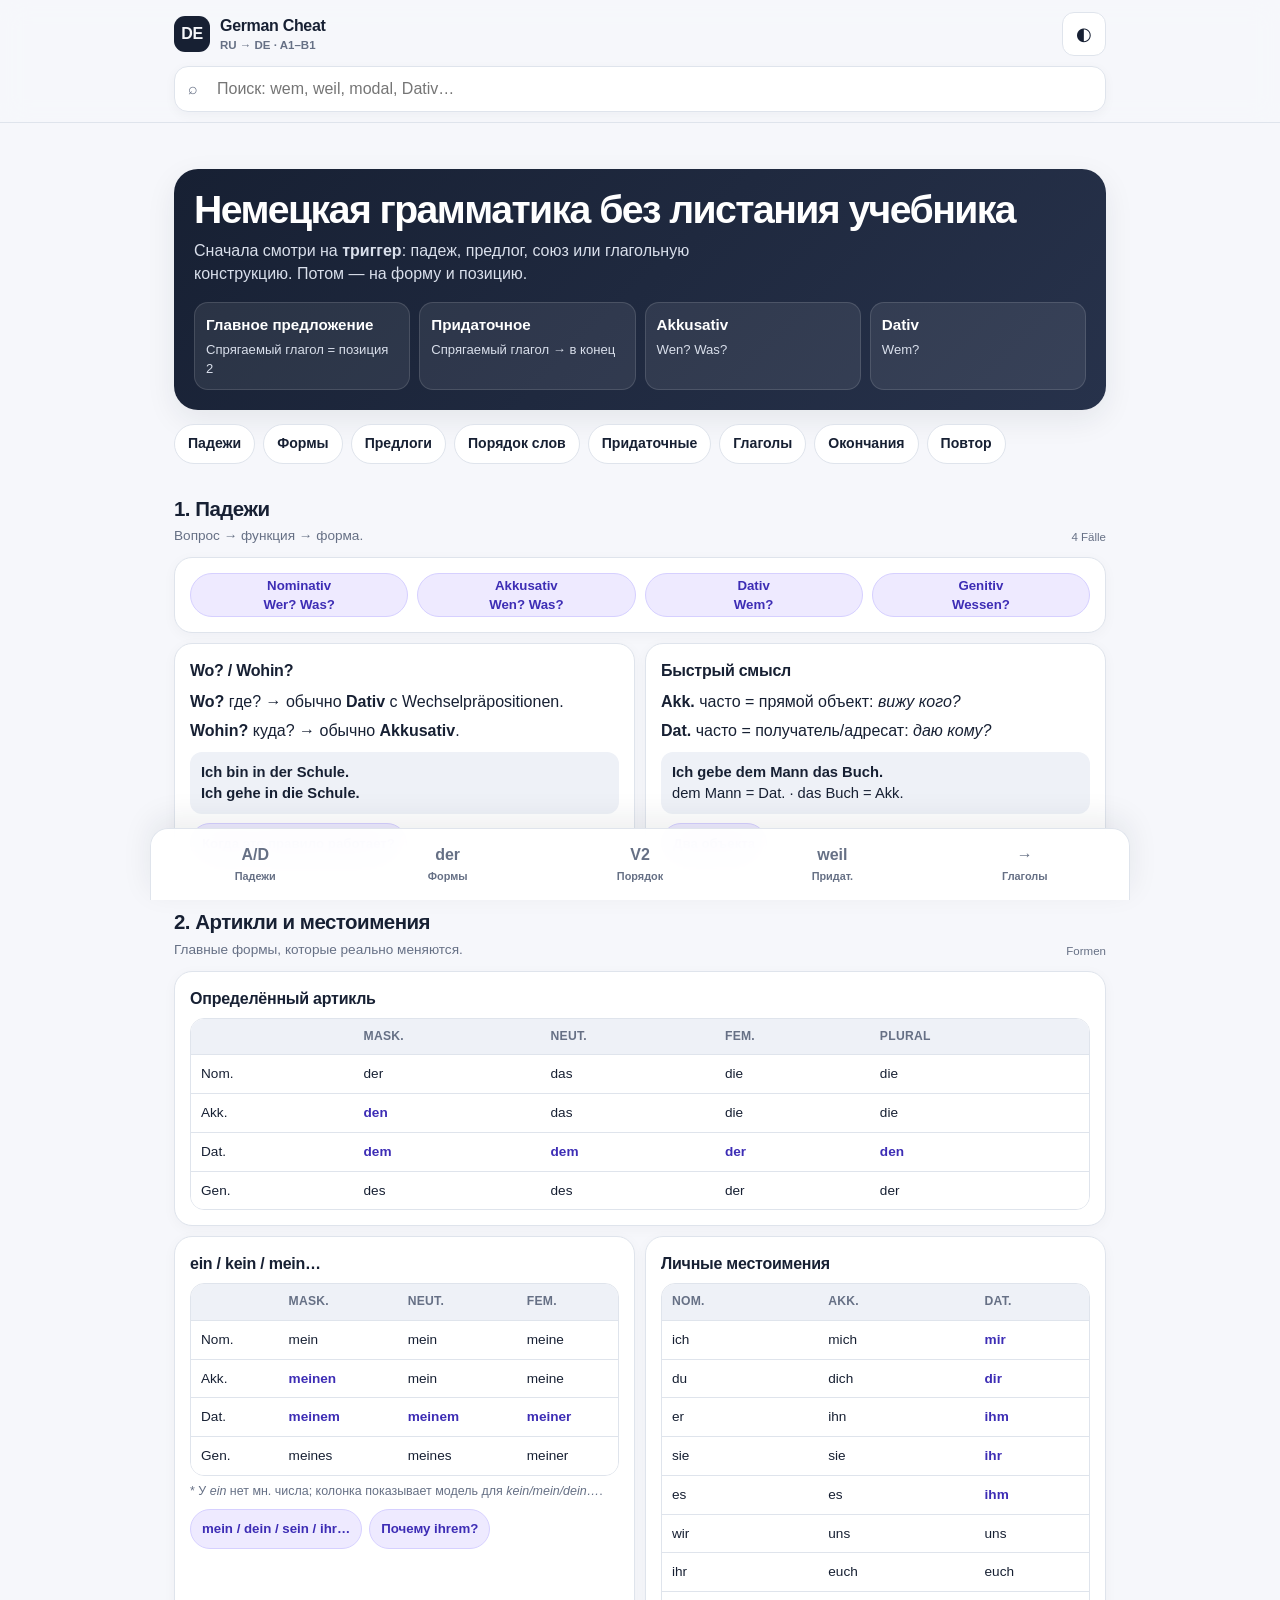
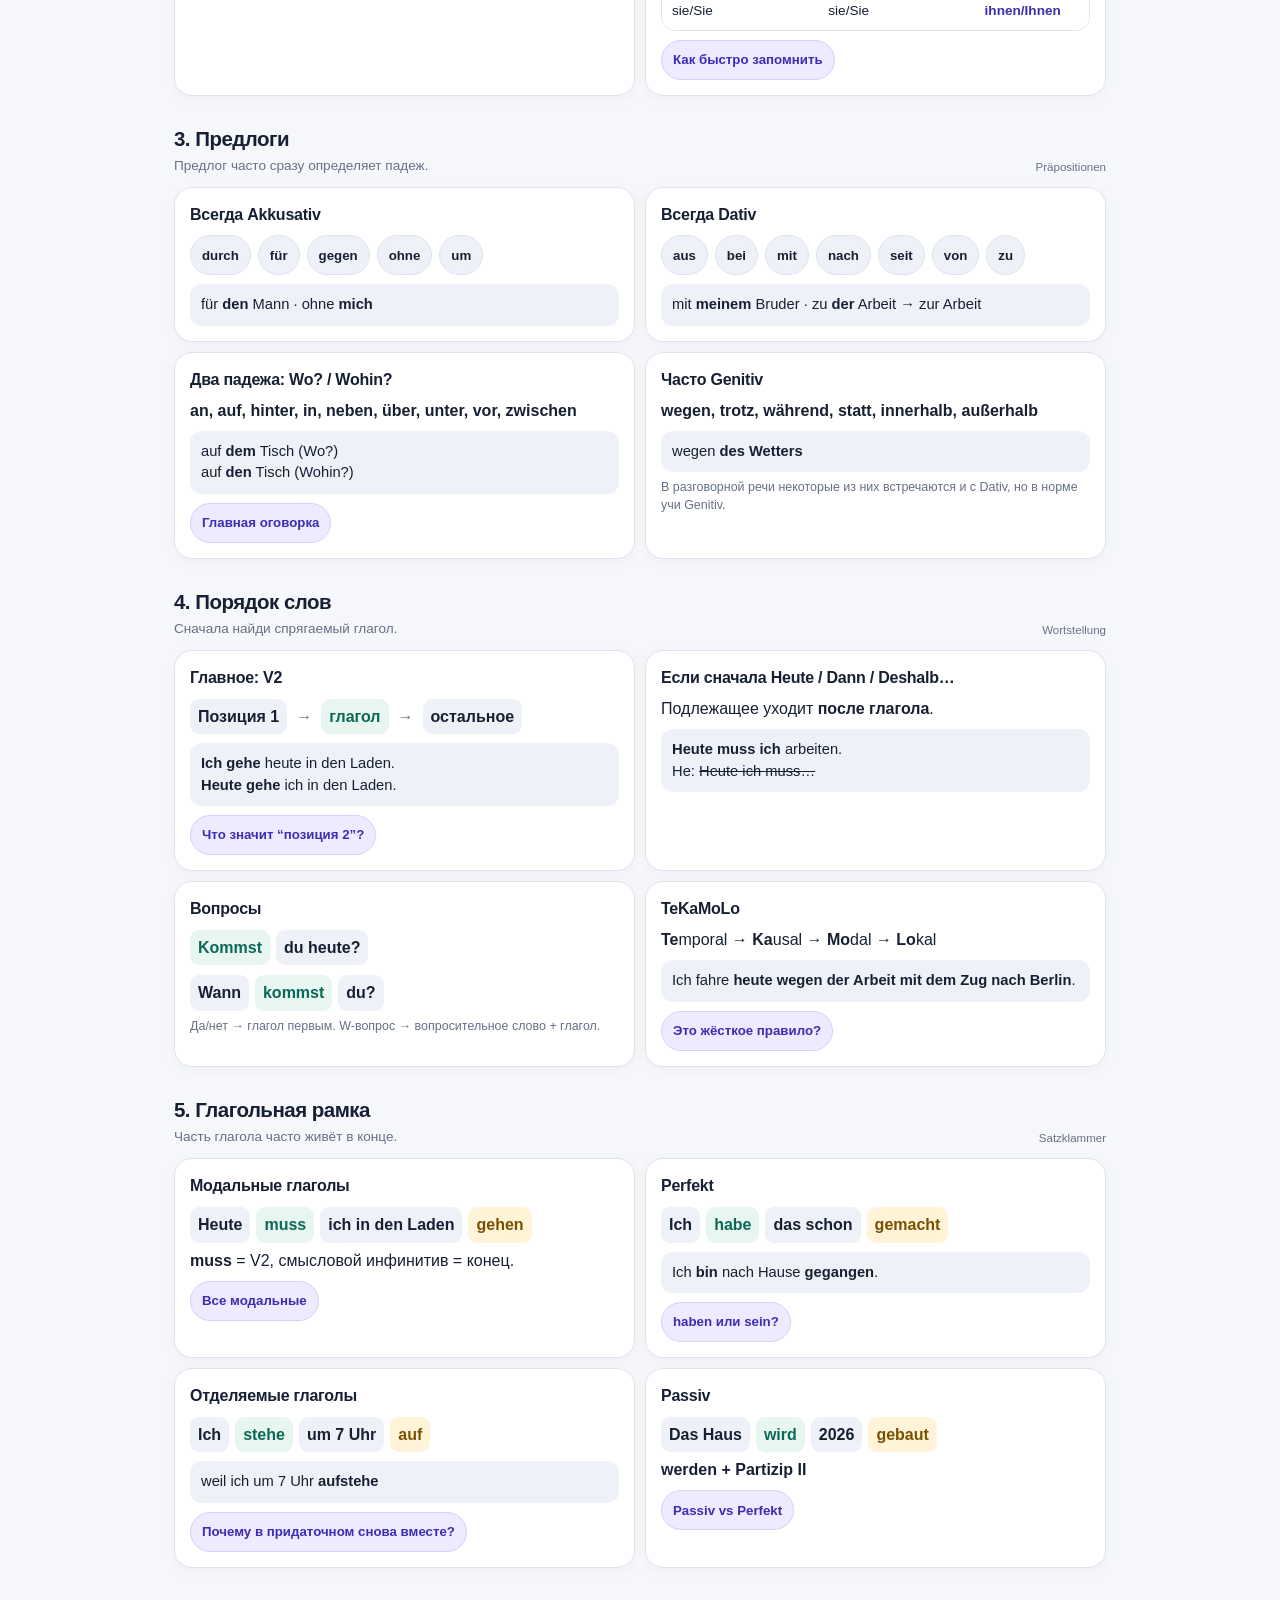
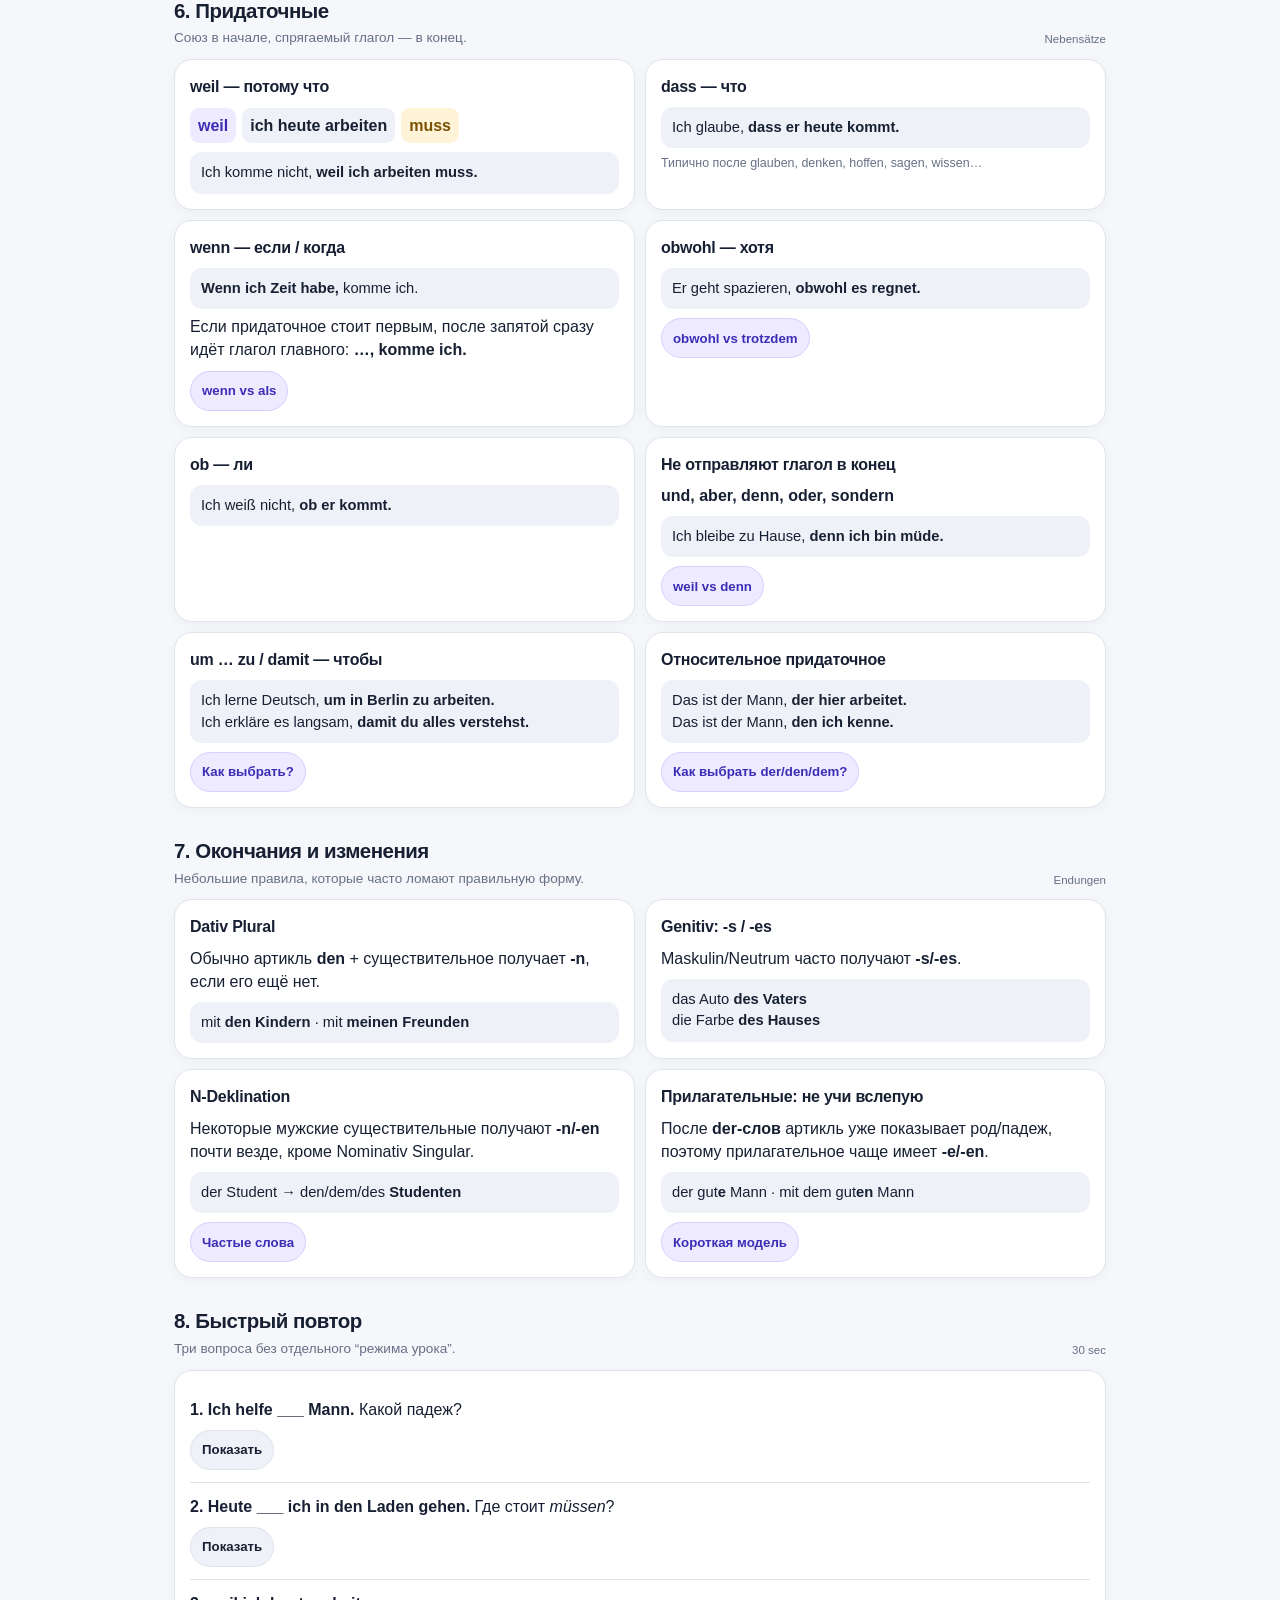
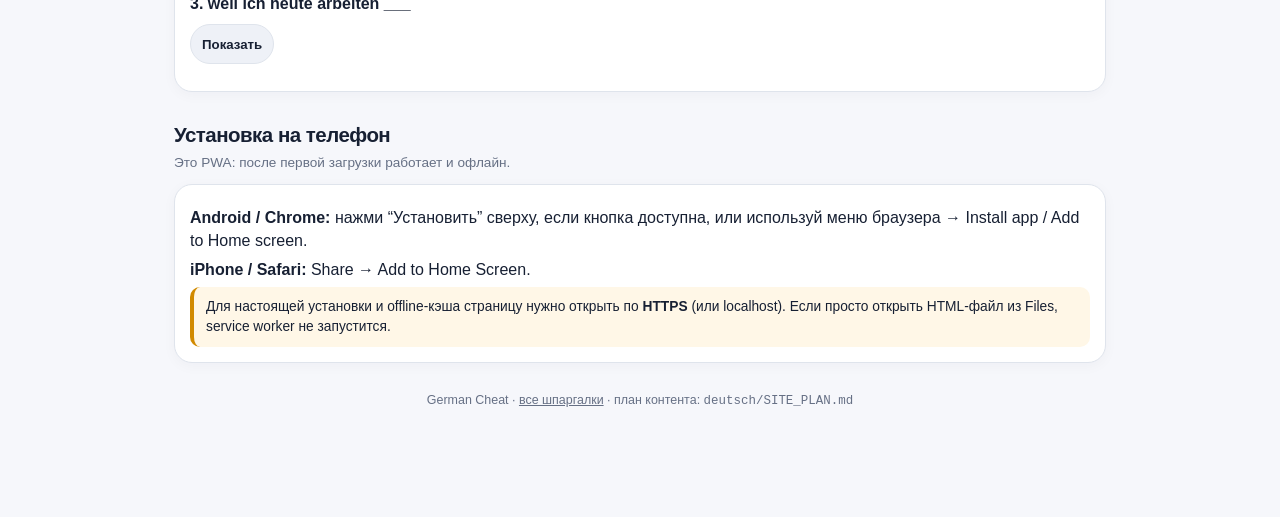
==== deutsch/index.html @ 8ab2b106 "feat(site): multi-language hub with per-language pages and theme toggle - Restructure into per-langu" ====
<!doctype html>
<html lang="ru">
<head>
  <meta charset="utf-8" />
  <meta name="viewport" content="width=device-width, initial-scale=1, viewport-fit=cover" />
  <meta name="theme-color" content="#f6f7fb" media="(prefers-color-scheme: light)" />
  <meta name="theme-color" content="#10131b" media="(prefers-color-scheme: dark)" />
  <meta name="color-scheme" content="light dark" />
  <meta name="apple-mobile-web-app-capable" content="yes" />
  <meta name="apple-mobile-web-app-status-bar-style" content="default" />
  <meta name="apple-mobile-web-app-title" content="DE Cheat" />
  <meta name="description" content="Мобильная шпаргалка по немецкой грамматике: падежи, артикли, порядок слов, придаточные, глагольные конструкции." />
  <link rel="manifest" href="./manifest.webmanifest" />
  <link rel="icon" href="./icons/favicon.svg" type="image/svg+xml" />
  <link rel="icon" href="./icons/icon-32.png" sizes="32x32" type="image/png" />
  <link rel="apple-touch-icon" href="./icons/icon-180.png" />
  <meta property="og:title" content="German Grammar Cheatsheet" />
  <meta property="og:description" content="Немецкая грамматика без листания учебника: падежи, артикли, порядок слов, придаточные. A1–B1, офлайн." />
  <meta property="og:type" content="website" />
  <meta property="og:url" content="https://andkirby.github.io/learn-language-cheat-sheet/deutsch/" />
  <meta property="og:image" content="https://andkirby.github.io/learn-language-cheat-sheet/deutsch/icons/icon-512.png" />
  <meta name="twitter:card" content="summary" />
  <title>German Grammar Cheatsheet</title>
  <style>
    :root {
      color-scheme: light;
      /* Semantic tokens — the only place raw colors are allowed.
         Keep .design/DESIGN_SYSTEM.md in sync when changing these. */
      --bg: #f6f7fb;
      --surface: #ffffff;
      --surface-2: #eef1f7;
      --text: #172033;
      --muted: #667085;
      --line: #dfe4ec;
      --accent: #6b4eff;
      --accent-soft: #eeeaff;
      --on-accent-soft: #3d2db5;
      --tap-line: #d6d0ff;
      --ok: #0c6857;
      --ok-soft: #e7f6f1;
      --warn: #7a5000;
      --warn-soft: #fff3d8;
      --warn-line: #d18a00;
      --notice-warn-bg: #fff7e7;
      --hero-1: #172033;
      --hero-2: #27324b;
      --hero-text: #d9dfeb;
      --hero-line: rgba(255, 255, 255, .13);
      --hero-card: rgba(255, 255, 255, .08);
      --grab: #d4d8e0;
      --backdrop: rgba(15, 19, 30, .5);
      --shadow: 0 10px 30px rgba(23, 32, 51, .08);
      --radius: 18px;
      --nav-h: 72px;
    }

    @media (prefers-color-scheme: dark) {
      :root:not([data-theme="light"]) {
        color-scheme: dark;
        --bg: #10131b;
        --surface: #191e2b;
        --surface-2: #232a3a;
        --text: #e9ecf4;
        --muted: #9ba4b8;
        --line: #2c3448;
        --accent: #a08dff;
        --accent-soft: #282147;
        --on-accent-soft: #c9bcff;
        --tap-line: #41386e;
        --ok: #8adccb;
        --ok-soft: #17352c;
        --warn: #eec36a;
        --warn-soft: #3a2f11;
        --warn-line: #a97e1f;
        --notice-warn-bg: #2e2510;
        --hero-1: #191f30;
        --hero-2: #232b41;
        --hero-text: #c9d1e2;
        --hero-line: rgba(255, 255, 255, .09);
        --hero-card: rgba(255, 255, 255, .05);
        --grab: #4a5468;
        --shadow: 0 10px 30px rgba(0, 0, 0, .35);
      }
    }

    /* Manual dark choice (theme toggle) overrides the OS preference. */
    :root[data-theme="dark"] {
      color-scheme: dark;
      --bg: #10131b;
      --surface: #191e2b;
      --surface-2: #232a3a;
      --text: #e9ecf4;
      --muted: #9ba4b8;
      --line: #2c3448;
      --accent: #a08dff;
      --accent-soft: #282147;
      --on-accent-soft: #c9bcff;
      --tap-line: #41386e;
      --ok: #8adccb;
      --ok-soft: #17352c;
      --warn: #eec36a;
      --warn-soft: #3a2f11;
      --warn-line: #a97e1f;
      --notice-warn-bg: #2e2510;
      --hero-1: #191f30;
      --hero-2: #232b41;
      --hero-text: #c9d1e2;
      --hero-line: rgba(255, 255, 255, .09);
      --hero-card: rgba(255, 255, 255, .05);
      --grab: #4a5468;
      --shadow: 0 10px 30px rgba(0, 0, 0, .35);
    }

    * { box-sizing: border-box; }
    html { scroll-behavior: smooth; scroll-padding-top: 116px; }
    body {
      margin: 0;
      background: var(--bg);
      color: var(--text);
      font-family: ui-sans-serif, -apple-system, BlinkMacSystemFont, "Segoe UI", Roboto, Helvetica, Arial, sans-serif;
      line-height: 1.45;
      -webkit-font-smoothing: antialiased;
      padding-bottom: calc(var(--nav-h) + env(safe-area-inset-bottom) + 18px);
    }
    button, input { font: inherit; }
    button { color: inherit; }
    a { color: inherit; }
    :focus-visible { outline: 3px solid var(--accent); outline-offset: 2px; }

    .topbar {
      position: sticky;
      top: 0;
      z-index: 20;
      -webkit-backdrop-filter: blur(14px);
      backdrop-filter: blur(14px);
      background: color-mix(in srgb, var(--bg) 88%, transparent);
      border-bottom: 1px solid var(--line);
    }
    .topbar-inner, main { width: min(100%, 980px); margin: 0 auto; }
    .topbar-inner { padding: 12px 16px 10px; }
    .brand-row { display: flex; align-items: center; gap: 10px; }
    .brand {
      display: flex; align-items: center; gap: 10px; min-width: 0; flex: 1;
      font-weight: 800; letter-spacing: -.02em;
    }
    .brand-mark {
      width: 36px; height: 36px; border-radius: 11px;
      display: grid; place-items: center; background: var(--text); color: var(--bg); font-weight: 900;
    }
    .brand small { display: block; color: var(--muted); font-weight: 600; font-size: .72rem; letter-spacing: 0; }
    .install-btn {
      min-height: 44px; padding: 0 14px; border: 1px solid var(--line); border-radius: 12px;
      background: var(--surface); font-weight: 750; cursor: pointer; box-shadow: 0 2px 8px rgba(23,32,51,.04);
    }
    .install-btn[hidden] { display: none; }
    .theme-btn {
      width: 44px; height: 44px; border: 1px solid var(--line); border-radius: 12px;
      background: var(--surface); cursor: pointer; font-size: 1.15rem; line-height: 1;
      display: grid; place-items: center; flex: 0 0 auto;
    }
    .search-wrap { position: relative; margin-top: 10px; }
    .search {
      width: 100%; min-height: 46px; border: 1px solid var(--line); border-radius: 14px;
      background: var(--surface); color: var(--text); padding: 0 44px 0 42px; box-shadow: 0 3px 12px rgba(23,32,51,.04);
    }
    .search::-webkit-search-cancel-button, .search::-webkit-search-decoration { -webkit-appearance: none; appearance: none; }
    .search-icon { position: absolute; left: 14px; top: 50%; transform: translateY(-50%); color: var(--muted); pointer-events: none; }
    .clear-search {
      position: absolute; right: 6px; top: 50%; transform: translateY(-50%); width: 40px; height: 40px;
      border: 0; border-radius: 10px; background: transparent; cursor: pointer; color: var(--muted); font-size: 1.2rem;
    }

    main { padding: 18px 16px 8px; }
    .hero {
      background: linear-gradient(135deg, var(--hero-1) 0%, var(--hero-2) 100%); color: var(--hero-text);
      border-radius: 24px; padding: 20px; box-shadow: var(--shadow);
    }
    .hero h1 { font-size: clamp(1.65rem, 6vw, 2.45rem); line-height: 1.05; margin: 0 0 9px; letter-spacing: -.04em; color: #fff; }
    .hero p { margin: 0; color: var(--hero-text); max-width: 65ch; }
    .rule-grid { display: grid; grid-template-columns: repeat(2, minmax(0,1fr)); gap: 9px; margin-top: 16px; }
    .rule {
      border: 1px solid var(--hero-line); background: var(--hero-card); border-radius: 14px;
      padding: 11px; min-height: 80px;
    }
    .rule b { display: block; font-size: .95rem; color: #fff; }
    .rule span { display: block; margin-top: 4px; color: var(--hero-text); font-size: .82rem; }

    .jump-row { display: flex; gap: 8px; overflow-x: auto; scrollbar-width: none; padding: 14px 0 2px; }
    .jump-row::-webkit-scrollbar { display: none; }
    .jump-chip {
      flex: 0 0 auto; min-height: 40px; display: inline-flex; align-items: center; text-decoration: none;
      border: 1px solid var(--line); border-radius: 999px; background: var(--surface); padding: 0 13px; font-weight: 700; font-size: .88rem;
    }

    section { margin-top: 28px; }
    .section-head { display: flex; gap: 10px; align-items: end; justify-content: space-between; margin-bottom: 11px; }
    .section-head h2 { margin: 0; font-size: 1.28rem; letter-spacing: -.025em; }
    .section-head p { margin: 3px 0 0; color: var(--muted); font-size: .85rem; }
    .section-badge { font-size: .72rem; color: var(--muted); white-space: nowrap; }

    .cards { display: grid; grid-template-columns: 1fr; gap: 10px; }
    .cards > * { min-width: 0; } /* grid items must shrink so .table-scroll scrolls, not the page */
    .cheat-card {
      background: var(--surface); border: 1px solid var(--line); border-radius: var(--radius); padding: 15px; box-shadow: 0 3px 14px rgba(23,32,51,.035);
    }
    .cheat-card h3 { margin: 0 0 8px; font-size: 1rem; letter-spacing: -.015em; }
    .cheat-card p { margin: 6px 0; }
    .muted { color: var(--muted); }
    .tiny { font-size: .78rem; color: var(--muted); }
    .example { margin-top: 9px; padding: 10px 11px; background: var(--surface-2); border-radius: 12px; font-size: .92rem; }
    .example b { font-weight: 800; }
    .arrow { color: var(--muted); padding: 0 3px; }

    .chips { display: flex; flex-wrap: wrap; gap: 7px; margin-top: 9px; }
    .tap {
      position: relative; min-height: 40px; border: 1px solid var(--tap-line); background: var(--accent-soft); color: var(--on-accent-soft);
      border-radius: 999px; padding: 0 11px; cursor: pointer; font-weight: 800; font-size: .83rem;
    }
    .tap::after { content: ""; position: absolute; inset: -3px -5px; } /* expand hit area to ~46px without visual bulk */
    .tap.neutral { background: var(--surface-2); border-color: var(--line); color: var(--text); }
    .tap.case { min-height: 44px; padding: 0 14px; }

    .case-grid { display: grid; grid-template-columns: repeat(2, minmax(0,1fr)); gap: 9px; }
    .case-box { padding: 13px; border-radius: 15px; border: 1px solid var(--line); background: var(--surface); }
    .case-box strong { display: block; }
    .case-q { font-size: 1.12rem; margin-top: 3px; font-weight: 900; }
    .case-hint { color: var(--muted); font-size: .8rem; margin-top: 3px; }

    .table-scroll { overflow-x: auto; border: 1px solid var(--line); border-radius: 14px; }
    table { width: 100%; border-collapse: collapse; min-width: 560px; background: var(--surface); font-size: .85rem; }
    th, td { padding: 9px 10px; border-bottom: 1px solid var(--line); text-align: left; white-space: nowrap; }
    th { background: var(--surface-2); font-size: .76rem; color: var(--muted); text-transform: uppercase; letter-spacing: .02em; }
    tr:last-child td { border-bottom: 0; }
    td.hot { font-weight: 850; color: var(--on-accent-soft); }

    .formula {
      display: flex; flex-wrap: wrap; gap: 6px; align-items: center; margin: 10px 0 4px;
      font-weight: 780;
    }
    .slot { padding: 6px 8px; border-radius: 9px; background: var(--surface-2); }
    .slot.verb { background: var(--ok-soft); color: var(--ok); }
    .slot.end { background: var(--warn-soft); color: var(--warn); }
    .slot.sub { background: var(--accent-soft); color: var(--on-accent-soft); }

    .notice { border-left: 4px solid var(--accent); background: var(--accent-soft); padding: 10px 12px; border-radius: 10px; font-size: .86rem; }
    .warning { border-left-color: var(--warn-line); background: var(--notice-warn-bg); }

    .practice-q { padding: 12px 0; border-bottom: 1px solid var(--line); }
    .practice-q:last-child { border-bottom: 0; }
    .answer { margin-top: 8px; padding: 9px 10px; border-radius: 10px; background: var(--ok-soft); color: var(--ok); font-weight: 700; }
    .answer[hidden] { display: none; }

    .no-results { display: none; margin: 24px 0; padding: 18px; border: 1px dashed var(--line); border-radius: var(--radius); text-align: center; color: var(--muted); }

    /* While searching, results come first: hide the hero and jump chips
       (their anchors point at sections that may be filtered out). */
    body.searching .hero, body.searching .jump-row { display: none; }

    .bottom-nav {
      position: fixed; left: 50%; transform: translateX(-50%); bottom: 0; z-index: 30;
      width: min(100%, 980px); height: calc(var(--nav-h) + env(safe-area-inset-bottom));
      display: grid; grid-template-columns: repeat(5,1fr); align-items: start; padding: 8px 8px env(safe-area-inset-bottom);
      -webkit-backdrop-filter: blur(16px);
      backdrop-filter: blur(16px);
      background: color-mix(in srgb, var(--surface) 94%, transparent);
      border: 1px solid var(--line); border-bottom: 0; border-radius: 18px 18px 0 0; box-shadow: 0 -10px 30px rgba(23,32,51,.08);
    }
    .nav-item {
      min-height: 54px; border: 0; background: transparent; border-radius: 12px; text-decoration: none;
      display: flex; flex-direction: column; align-items: center; justify-content: center; gap: 3px; color: var(--muted); font-size: .68rem; font-weight: 750;
    }
    .nav-item .ico { font-size: 1rem; font-weight: 900; }
    .nav-item.active { background: var(--accent-soft); color: var(--on-accent-soft); }

    dialog {
      width: min(100% - 18px, 620px); max-height: min(78vh, 720px); margin: auto auto 8px;
      border: 0; border-radius: 22px 22px 16px 16px; padding: 0; color: var(--text); background: var(--surface); box-shadow: 0 24px 70px rgba(23,32,51,.3);
    }
    dialog::backdrop { background: var(--backdrop); }
    .sheet { padding: 10px 16px 18px; overflow: auto; max-height: min(78vh,720px); }
    .grab { width: 42px; height: 5px; border-radius: 999px; background: var(--grab); margin: 2px auto 12px; }
    .sheet-head { display: flex; align-items: start; gap: 12px; }
    .sheet-head > div { flex: 1; }
    .sheet h2 { margin: 0; font-size: 1.22rem; }
    .sheet .lead { color: var(--muted); margin: 5px 0 12px; }
    .close-sheet { width: 44px; height: 44px; border: 1px solid var(--line); border-radius: 13px; background: var(--surface); cursor: pointer; font-size: 1.2rem; }
    .detail-block { margin-top: 11px; padding: 11px; background: var(--surface-2); border-radius: 12px; }
    .detail-block b { display: block; margin-bottom: 4px; }

    .footer { color: var(--muted); font-size: .78rem; text-align: center; padding: 28px 0 10px; }

    @media (min-width: 720px) {
      .topbar-inner { padding-left: 24px; padding-right: 24px; }
      main { padding-left: 24px; padding-right: 24px; }
      .cards.two { grid-template-columns: repeat(2, minmax(0,1fr)); }
      .cards.three { grid-template-columns: repeat(3, minmax(0,1fr)); }
      .case-grid { grid-template-columns: repeat(4, minmax(0,1fr)); }
      .rule-grid { grid-template-columns: repeat(4, minmax(0,1fr)); }
      dialog { margin-bottom: 24px; }
    }

    @media print {
      .topbar, .bottom-nav, .jump-row, .chips, .no-results, dialog { display: none !important; }
      body { padding: 0; background: #fff; color: #000; }
      .cheat-card { break-inside: avoid; box-shadow: none; }
      .table-scroll { overflow: visible; }
      table { min-width: 0; }
      .answer[hidden] { display: block; }
      .hero { color: #000; background: none; box-shadow: none; }
      .hero h1, .rule b { color: #000; }
    }

    @media (prefers-reduced-motion: reduce) {
      html { scroll-behavior: auto; }
      *, *::before, *::after { transition-duration: 0.001ms !important; animation-duration: 0.001ms !important; }
    }
  </style>
</head>
<body>
  <header class="topbar">
    <div class="topbar-inner">
      <div class="brand-row">
        <div class="brand">
          <div class="brand-mark" aria-hidden="true">DE</div>
          <div>German Cheat<small>RU → DE · A1–B1</small></div>
        </div>
        <button class="theme-btn" id="themeBtn" type="button" aria-label="Тема: системная">◐</button>
        <button class="install-btn" id="installBtn" type="button">Установить</button>
      </div>
      <div class="search-wrap">
        <span class="search-icon" aria-hidden="true">⌕</span>
        <input id="search" class="search" type="search" autocomplete="off" enterkeyhint="search" placeholder="Поиск: wem, weil, modal, Dativ…" aria-label="Поиск по шпаргалке" />
        <button id="clearSearch" class="clear-search" type="button" aria-label="Очистить поиск" hidden>×</button>
      </div>
    </div>
  </header>

  <noscript>
    <style>
      .tap, .install-btn, .clear-search, .theme-btn { display: none !important; }
      .answer[hidden] { display: block; }
    </style>
    <div class="notice" style="margin:12px 16px 0">Поиск, детали и установка приложения требуют JavaScript. Всё содержимое шпаргалки доступно ниже без него.</div>
  </noscript>

  <main>
    <section class="hero" id="start" data-section>
      <h1>Немецкая грамматика без листания учебника</h1>
      <p>Сначала смотри на <b>триггер</b>: падеж, предлог, союз или глагольную конструкцию. Потом — на форму и позицию.</p>
      <div class="rule-grid">
        <div class="rule"><b>Главное предложение</b><span>Спрягаемый глагол = позиция 2</span></div>
        <div class="rule"><b>Придаточное</b><span>Спрягаемый глагол → в конец</span></div>
        <div class="rule"><b>Akkusativ</b><span>Wen? Was?</span></div>
        <div class="rule"><b>Dativ</b><span>Wem?</span></div>
      </div>
    </section>

    <nav class="jump-row" aria-label="Быстрые переходы">
      <a class="jump-chip" href="#cases">Падежи</a>
      <a class="jump-chip" href="#forms">Формы</a>
      <a class="jump-chip" href="#preps">Предлоги</a>
      <a class="jump-chip" href="#order">Порядок слов</a>
      <a class="jump-chip" href="#clauses">Придаточные</a>
      <a class="jump-chip" href="#verbs">Глаголы</a>
      <a class="jump-chip" href="#extras">Окончания</a>
      <a class="jump-chip" href="#practice">Повтор</a>
    </nav>

    <div id="noResults" class="no-results">Ничего не найдено. Попробуй “wem”, “modal”, “weil”, “Dativ”, “Perfekt”.</div>

    <section id="cases" data-section>
      <div class="section-head"><div><h2>1. Падежи</h2><p>Вопрос → функция → форма.</p></div><span class="section-badge">4 Fälle</span></div>
      <div class="case-grid cheat-card" data-search="fälle cases падеж вопросы nominativ akkusativ dativ genitiv wer wen wem wessen wohin wo was">
        <button class="tap case" data-detail="nominativ"><strong>Nominativ</strong><br>Wer? Was?</button>
        <button class="tap case" data-detail="akkusativ"><strong>Akkusativ</strong><br>Wen? Was?</button>
        <button class="tap case" data-detail="dativ"><strong>Dativ</strong><br>Wem?</button>
        <button class="tap case" data-detail="genitiv"><strong>Genitiv</strong><br>Wessen?</button>
      </div>
      <div class="cards two" style="margin-top:10px">
        <article class="cheat-card" data-search="wo wohin wechselpräpositionen movement location направление место akkusativ dativ">
          <h3>Wo? / Wohin?</h3>
          <p><b>Wo?</b> где? → обычно <b>Dativ</b> с Wechselpräpositionen.</p>
          <p><b>Wohin?</b> куда? → обычно <b>Akkusativ</b>.</p>
          <div class="example"><b>Ich bin in der Schule.</b><br><b>Ich gehe in die Schule.</b></div>
          <div class="chips"><button class="tap" data-detail="wo-wohin">Когда это правило работает?</button></div>
        </article>
        <article class="cheat-card" data-search="direct indirect object прямое косвенное дополнение akkusativ dativ geben helfen sehen">
          <h3>Быстрый смысл</h3>
          <p><b>Akk.</b> часто = прямой объект: <i>вижу кого?</i></p>
          <p><b>Dat.</b> часто = получатель/адресат: <i>даю кому?</i></p>
          <div class="example"><b>Ich gebe dem Mann das Buch.</b><br>dem Mann = Dat. · das Buch = Akk.</div>
          <div class="chips"><button class="tap" data-detail="objects">Два объекта</button></div>
        </article>
      </div>
    </section>

    <section id="forms" data-section>
      <div class="section-head"><div><h2>2. Артикли и местоимения</h2><p>Главные формы, которые реально меняются.</p></div><span class="section-badge">Formen</span></div>

      <article class="cheat-card" data-search="artikel der die das den dem des definite артикли определенный">
        <h3>Определённый артикль</h3>
        <div class="table-scroll">
          <table>
            <thead><tr><th></th><th>Mask.</th><th>Neut.</th><th>Fem.</th><th>Plural</th></tr></thead>
            <tbody>
              <tr><td>Nom.</td><td>der</td><td>das</td><td>die</td><td>die</td></tr>
              <tr><td>Akk.</td><td class="hot">den</td><td>das</td><td>die</td><td>die</td></tr>
              <tr><td>Dat.</td><td class="hot">dem</td><td class="hot">dem</td><td class="hot">der</td><td class="hot">den</td></tr>
              <tr><td>Gen.</td><td>des</td><td>des</td><td>der</td><td>der</td></tr>
            </tbody>
          </table>
        </div>
      </article>

      <div class="cards two" style="margin-top:10px">
        <article class="cheat-card" data-search="ein eine einen einem eines indefinite kein mein dein possessiv притяжательные">
          <h3>ein / kein / mein…</h3>
          <div class="table-scroll">
            <table>
              <thead><tr><th></th><th>Mask.</th><th>Neut.</th><th>Fem.</th><th>Plural*</th></tr></thead>
              <tbody>
                <tr><td>Nom.</td><td>mein</td><td>mein</td><td>meine</td><td>meine</td></tr>
                <tr><td>Akk.</td><td class="hot">meinen</td><td>mein</td><td>meine</td><td>meine</td></tr>
                <tr><td>Dat.</td><td class="hot">meinem</td><td class="hot">meinem</td><td class="hot">meiner</td><td class="hot">meinen</td></tr>
                <tr><td>Gen.</td><td>meines</td><td>meines</td><td>meiner</td><td>meiner</td></tr>
              </tbody>
            </table>
          </div>
          <p class="tiny">* У <i>ein</i> нет мн. числа; колонка показывает модель для <i>kein/mein/dein…</i>.</p>
          <div class="chips"><button class="tap" data-detail="possessives">mein / dein / sein / ihr…</button><button class="tap" data-detail="ihrem">Почему ihrem?</button></div>
        </article>

        <article class="cheat-card" data-search="personal pronouns личные местоимения ich mich mir du dich dir ihn ihm uns euch ihnen">
          <h3>Личные местоимения</h3>
          <div class="table-scroll">
            <table>
              <thead><tr><th>Nom.</th><th>Akk.</th><th>Dat.</th></tr></thead>
              <tbody>
                <tr><td>ich</td><td>mich</td><td class="hot">mir</td></tr>
                <tr><td>du</td><td>dich</td><td class="hot">dir</td></tr>
                <tr><td>er</td><td>ihn</td><td class="hot">ihm</td></tr>
                <tr><td>sie</td><td>sie</td><td class="hot">ihr</td></tr>
                <tr><td>es</td><td>es</td><td class="hot">ihm</td></tr>
                <tr><td>wir</td><td>uns</td><td>uns</td></tr>
                <tr><td>ihr</td><td>euch</td><td>euch</td></tr>
                <tr><td>sie/Sie</td><td>sie/Sie</td><td class="hot">ihnen/Ihnen</td></tr>
              </tbody>
            </table>
          </div>
          <div class="chips"><button class="tap" data-detail="pronouns">Как быстро запомнить</button></div>
        </article>
      </div>
    </section>

    <section id="preps" data-section>
      <div class="section-head"><div><h2>3. Предлоги</h2><p>Предлог часто сразу определяет падеж.</p></div><span class="section-badge">Präpositionen</span></div>
      <div class="cards two">
        <article class="cheat-card" data-search="akkusativ prepositions durch für gegen ohne um bis entlang">
          <h3>Всегда Akkusativ</h3>
          <div class="chips"><button class="tap neutral" data-detail="prep-akk">durch</button><button class="tap neutral" data-detail="prep-akk">für</button><button class="tap neutral" data-detail="prep-akk">gegen</button><button class="tap neutral" data-detail="prep-akk">ohne</button><button class="tap neutral" data-detail="prep-akk">um</button></div>
          <div class="example">für <b>den</b> Mann · ohne <b>mich</b></div>
        </article>
        <article class="cheat-card" data-search="dativ prepositions aus bei mit nach seit von zu gegenüber">
          <h3>Всегда Dativ</h3>
          <div class="chips"><button class="tap neutral" data-detail="prep-dat">aus</button><button class="tap neutral" data-detail="prep-dat">bei</button><button class="tap neutral" data-detail="prep-dat">mit</button><button class="tap neutral" data-detail="prep-dat">nach</button><button class="tap neutral" data-detail="prep-dat">seit</button><button class="tap neutral" data-detail="prep-dat">von</button><button class="tap neutral" data-detail="prep-dat">zu</button></div>
          <div class="example">mit <b>meinem</b> Bruder · zu <b>der</b> Arbeit → zur Arbeit</div>
        </article>
        <article class="cheat-card" data-search="wechselpräpositionen an auf hinter in neben über unter vor zwischen wo wohin two-way">
          <h3>Два падежа: Wo? / Wohin?</h3>
          <p><b>an, auf, hinter, in, neben, über, unter, vor, zwischen</b></p>
          <div class="example">auf <b>dem</b> Tisch (Wo?)<br>auf <b>den</b> Tisch (Wohin?)</div>
          <div class="chips"><button class="tap" data-detail="two-way">Главная оговорка</button></div>
        </article>
        <article class="cheat-card" data-search="genitiv prepositions wegen trotz während statt innerhalb außerhalb">
          <h3>Часто Genitiv</h3>
          <p><b>wegen, trotz, während, statt, innerhalb, außerhalb</b></p>
          <div class="example">wegen <b>des Wetters</b></div>
          <p class="tiny">В разговорной речи некоторые из них встречаются и с Dativ, но в норме учи Genitiv.</p>
        </article>
      </div>
    </section>

    <section id="order" data-section>
      <div class="section-head"><div><h2>4. Порядок слов</h2><p>Сначала найди спрягаемый глагол.</p></div><span class="section-badge">Wortstellung</span></div>
      <div class="cards two">
        <article class="cheat-card" data-search="main clause hauptsatz verb second v2 position 2 второе место heute ich gehe">
          <h3>Главное: V2</h3>
          <div class="formula"><span class="slot">Позиция 1</span><span class="arrow">→</span><span class="slot verb">глагол</span><span class="arrow">→</span><span class="slot">остальное</span></div>
          <div class="example"><b>Ich gehe</b> heute in den Laden.<br><b>Heute gehe</b> ich in den Laden.</div>
          <div class="chips"><button class="tap" data-detail="v2">Что значит “позиция 2”?</button></div>
        </article>
        <article class="cheat-card" data-search="inversion heute dann danach deshalb position 1 subject после наречия">
          <h3>Если сначала Heute / Dann / Deshalb…</h3>
          <p>Подлежащее уходит <b>после глагола</b>.</p>
          <div class="example"><b>Heute muss ich</b> arbeiten.<br>Не: <s>Heute ich muss…</s></div>
        </article>
        <article class="cheat-card" data-search="question fragen yes no w frage wer was wann warum wie verb first v1">
          <h3>Вопросы</h3>
          <div class="formula"><span class="slot verb">Kommst</span><span class="slot">du heute?</span></div>
          <div class="formula"><span class="slot">Wann</span><span class="slot verb">kommst</span><span class="slot">du?</span></div>
          <p class="tiny">Да/нет → глагол первым. W-вопрос → вопросительное слово + глагол.</p>
        </article>
        <article class="cheat-card" data-search="tekamolo temporal kausal modal lokal order обстоятельства время причина способ место">
          <h3>TeKaMoLo</h3>
          <p><b>Te</b>mporal → <b>Ka</b>usal → <b>Mo</b>dal → <b>Lo</b>kal</p>
          <div class="example">Ich fahre <b>heute</b> <b>wegen der Arbeit</b> <b>mit dem Zug</b> <b>nach Berlin</b>.</div>
          <div class="chips"><button class="tap" data-detail="tekamolo">Это жёсткое правило?</button></div>
        </article>
      </div>
    </section>

    <section id="verbs" data-section>
      <div class="section-head"><div><h2>5. Глагольная рамка</h2><p>Часть глагола часто живёт в конце.</p></div><span class="section-badge">Satzklammer</span></div>
      <div class="cards two">
        <article class="cheat-card" data-search="modal müssen können wollen sollen dürfen mögen infinitiv end modal verbs">
          <h3>Модальные глаголы</h3>
          <div class="formula"><span class="slot">Heute</span><span class="slot verb">muss</span><span class="slot">ich in den Laden</span><span class="slot end">gehen</span></div>
          <p><b>muss</b> = V2, смысловой инфинитив = конец.</p>
          <div class="chips"><button class="tap" data-detail="modal">Все модальные</button></div>
        </article>
        <article class="cheat-card" data-search="perfekt haben sein partizip ii gegangen gemacht gegessen past perfect">
          <h3>Perfekt</h3>
          <div class="formula"><span class="slot">Ich</span><span class="slot verb">habe</span><span class="slot">das schon</span><span class="slot end">gemacht</span></div>
          <div class="example">Ich <b>bin</b> nach Hause <b>gegangen</b>.</div>
          <div class="chips"><button class="tap" data-detail="perfekt">haben или sein?</button></div>
        </article>
        <article class="cheat-card" data-search="separable trennbare verben aufstehen einkaufen anrufen prefix отделяемые приставки">
          <h3>Отделяемые глаголы</h3>
          <div class="formula"><span class="slot">Ich</span><span class="slot verb">stehe</span><span class="slot">um 7 Uhr</span><span class="slot end">auf</span></div>
          <div class="example">weil ich um 7 Uhr <b>aufstehe</b></div>
          <div class="chips"><button class="tap" data-detail="separable">Почему в придаточном снова вместе?</button></div>
        </article>
        <article class="cheat-card" data-search="passive passiv werden partizip ii wird gemacht wurde gebaut пассив">
          <h3>Passiv</h3>
          <div class="formula"><span class="slot">Das Haus</span><span class="slot verb">wird</span><span class="slot">2026</span><span class="slot end">gebaut</span></div>
          <p><b>werden + Partizip II</b></p>
          <div class="chips"><button class="tap" data-detail="passive">Passiv vs Perfekt</button></div>
        </article>
      </div>
    </section>

    <section id="clauses" data-section>
      <div class="section-head"><div><h2>6. Придаточные</h2><p>Союз в начале, спрягаемый глагол — в конец.</p></div><span class="section-badge">Nebensätze</span></div>
      <div class="cards two">
        <article class="cheat-card" data-search="weil because потому что subordinate verb end придаточное">
          <h3>weil — потому что</h3>
          <div class="formula"><span class="slot sub">weil</span><span class="slot">ich heute arbeiten</span><span class="slot end">muss</span></div>
          <div class="example">Ich komme nicht, <b>weil ich arbeiten muss.</b></div>
        </article>
        <article class="cheat-card" data-search="dass that что ich glaube denke hoffe sage subordinate">
          <h3>dass — что</h3>
          <div class="example">Ich glaube, <b>dass er heute kommt.</b></div>
          <p class="tiny">Типично после glauben, denken, hoffen, sagen, wissen…</p>
        </article>
        <article class="cheat-card" data-search="wenn if when если когда condition repeated als subordinate">
          <h3>wenn — если / когда</h3>
          <div class="example"><b>Wenn ich Zeit habe,</b> komme ich.</div>
          <p>Если придаточное стоит первым, после запятой сразу идёт глагол главного: <b>…, komme ich.</b></p>
          <div class="chips"><button class="tap" data-detail="wenn-als">wenn vs als</button></div>
        </article>
        <article class="cheat-card" data-search="obwohl although хотя subordinate verb end trotzdem">
          <h3>obwohl — хотя</h3>
          <div class="example">Er geht spazieren, <b>obwohl es regnet.</b></div>
          <div class="chips"><button class="tap" data-detail="obwohl">obwohl vs trotzdem</button></div>
        </article>
        <article class="cheat-card" data-search="ob whether ли indirect question indirekte frage">
          <h3>ob — ли</h3>
          <div class="example">Ich weiß nicht, <b>ob er kommt.</b></div>
        </article>
        <article class="cheat-card" data-search="und aber denn oder sondern coordinating conjunctions coordinators verb second не отправляют глагол в конец">
          <h3>Не отправляют глагол в конец</h3>
          <p><b>und, aber, denn, oder, sondern</b></p>
          <div class="example">Ich bleibe zu Hause, <b>denn ich bin müde.</b></div>
          <div class="chips"><button class="tap" data-detail="coordinators">weil vs denn</button></div>
        </article>
      </div>

      <div class="cards two" style="margin-top:10px">
        <article class="cheat-card" data-search="um zu damit purpose цель чтобы infinitive subject same different">
          <h3>um … zu / damit — чтобы</h3>
          <div class="example">Ich lerne Deutsch, <b>um in Berlin zu arbeiten.</b><br>Ich erkläre es langsam, <b>damit du alles verstehst.</b></div>
          <div class="chips"><button class="tap" data-detail="um-damit">Как выбрать?</button></div>
        </article>
        <article class="cheat-card" data-search="relative clause relativsatz der die das den dem dessen deren который относительные">
          <h3>Относительное придаточное</h3>
          <div class="example">Das ist der Mann, <b>der hier arbeitet.</b><br>Das ist der Mann, <b>den ich kenne.</b></div>
          <div class="chips"><button class="tap" data-detail="relative">Как выбрать der/den/dem?</button></div>
        </article>
      </div>
    </section>

    <section id="extras" data-section>
      <div class="section-head"><div><h2>7. Окончания и изменения</h2><p>Небольшие правила, которые часто ломают правильную форму.</p></div><span class="section-badge">Endungen</span></div>
      <div class="cards two">
        <article class="cheat-card" data-search="dativ plural n kindern freunden существительное множественное">
          <h3>Dativ Plural</h3>
          <p>Обычно артикль <b>den</b> + существительное получает <b>-n</b>, если его ещё нет.</p>
          <div class="example">mit <b>den Kindern</b> · mit <b>meinen Freunden</b></div>
        </article>
        <article class="cheat-card" data-search="genitiv s es mannes kindes vaters noun endings">
          <h3>Genitiv: -s / -es</h3>
          <p>Maskulin/Neutrum часто получают <b>-s/-es</b>.</p>
          <div class="example">das Auto <b>des Vaters</b><br>die Farbe <b>des Hauses</b></div>
        </article>
        <article class="cheat-card" data-search="n-deklination student studenten mensch menschen herrn weak nouns">
          <h3>N-Deklination</h3>
          <p>Некоторые мужские существительные получают <b>-n/-en</b> почти везде, кроме Nominativ Singular.</p>
          <div class="example">der Student → den/dem/des <b>Studenten</b></div>
          <div class="chips"><button class="tap" data-detail="n-decl">Частые слова</button></div>
        </article>
        <article class="cheat-card" data-search="adjective endings прилагательные der ein guter guten gutem окончания">
          <h3>Прилагательные: не учи вслепую</h3>
          <p>После <b>der-слов</b> артикль уже показывает род/падеж, поэтому прилагательное чаще имеет <b>-e/-en</b>.</p>
          <div class="example">der gut<b>e</b> Mann · mit dem gut<b>en</b> Mann</div>
          <div class="chips"><button class="tap" data-detail="adjectives">Короткая модель</button></div>
        </article>
      </div>
    </section>

    <section id="practice" data-section>
      <div class="section-head"><div><h2>8. Быстрый повтор</h2><p>Три вопроса без отдельного “режима урока”.</p></div><span class="section-badge">30 sec</span></div>
      <article class="cheat-card" data-search="practice quiz повтор тест">
        <div class="practice-q">
          <b>1. Ich helfe ___ Mann.</b> Какой падеж?
          <div class="chips"><button class="tap neutral reveal" data-target="a1" aria-expanded="false" aria-controls="a1">Показать</button></div>
          <div class="answer" id="a1" hidden>Dativ → Wem? → <b>dem Mann</b>.</div>
        </div>
        <div class="practice-q">
          <b>2. Heute ___ ich in den Laden gehen.</b> Где стоит <i>müssen</i>?
          <div class="chips"><button class="tap neutral reveal" data-target="a2" aria-expanded="false" aria-controls="a2">Показать</button></div>
          <div class="answer" id="a2" hidden><b>Heute muss ich in den Laden gehen.</b> Модальный глагол = V2, инфинитив = конец.</div>
        </div>
        <div class="practice-q">
          <b>3. weil ich heute arbeiten ___</b>
          <div class="chips"><button class="tap neutral reveal" data-target="a3" aria-expanded="false" aria-controls="a3">Показать</button></div>
          <div class="answer" id="a3" hidden><b>weil ich heute arbeiten muss</b> — в придаточном спрягаемый глагол уходит в конец.</div>
        </div>
      </article>
    </section>

    <section id="install-help" data-section>
      <div class="section-head"><div><h2>Установка на телефон</h2><p>Это PWA: после первой загрузки работает и офлайн.</p></div></div>
      <article class="cheat-card" data-search="install pwa add home screen iphone android установка телефон офлайн">
        <p><b>Android / Chrome:</b> нажми “Установить” сверху, если кнопка доступна, или используй меню браузера → Install app / Add to Home screen.</p>
        <p><b>iPhone / Safari:</b> Share → Add to Home Screen.</p>
        <div class="notice warning">Для настоящей установки и offline-кэша страницу нужно открыть по <b>HTTPS</b> (или localhost). Если просто открыть HTML-файл из Files, service worker не запустится.</div>
      </article>
    </section>

    <div class="footer">German Cheat · <a href="../">все шпаргалки</a> · план контента: <code>deutsch/SITE_PLAN.md</code></div>
  </main>

  <nav class="bottom-nav" aria-label="Основная навигация">
    <a class="nav-item active" href="#cases" data-nav="cases" aria-current="true"><span class="ico">A/D</span><span>Падежи</span></a>
    <a class="nav-item" href="#forms" data-nav="forms"><span class="ico">der</span><span>Формы</span></a>
    <a class="nav-item" href="#order" data-nav="order"><span class="ico">V2</span><span>Порядок</span></a>
    <a class="nav-item" href="#clauses" data-nav="clauses"><span class="ico">weil</span><span>Придат.</span></a>
    <a class="nav-item" href="#verbs" data-nav="verbs"><span class="ico">→</span><span>Глаголы</span></a>
  </nav>

  <dialog id="detailDialog" aria-labelledby="detailTitle">
    <div class="sheet">
      <div class="grab" aria-hidden="true"></div>
      <div class="sheet-head">
        <div><h2 id="detailTitle"></h2><p class="lead" id="detailLead"></p></div>
        <button class="close-sheet" id="closeDialog" aria-label="Закрыть">×</button>
      </div>
      <div id="detailBody"></div>
    </div>
  </dialog>

  <script>
    const DETAILS = {
      nominativ: {title:'Nominativ', lead:'Wer? Was? — кто? что?', body:`<div class="detail-block"><b>Обычно</b>Подлежащее: тот, кто выполняет действие.</div><div class="detail-block"><b>Пример</b><i>Der Mann</i> arbeitet. — Кто работает? Der Mann.</div>`},
      akkusativ: {title:'Akkusativ', lead:'Wen? Was? — кого? что?', body:`<div class="detail-block"><b>Часто</b>Прямой объект действия.</div><div class="detail-block"><b>Пример</b>Ich sehe <i>den Mann</i>. — Wen sehe ich?</div><div class="detail-block"><b>Самое заметное изменение</b>Maskulin: der → <b>den</b>, ein → <b>einen</b>.</div>`},
      dativ: {title:'Dativ', lead:'Wem? — кому? чему?', body:`<div class="detail-block"><b>Часто</b>Получатель, адресат, косвенный объект.</div><div class="detail-block"><b>Пример</b>Ich helfe <i>dem Mann</i>. — Wem helfe ich?</div><div class="detail-block"><b>Запомни</b>mit, bei, nach, seit, von, zu, aus → Dativ.</div>`},
      genitiv: {title:'Genitiv', lead:'Wessen? — чей? кого/чего?', body:`<div class="detail-block"><b>Часто</b>Принадлежность или связь.</div><div class="detail-block"><b>Пример</b>Das Auto <i>des Mannes</i>.</div><div class="detail-block"><b>Форма</b>Maskulin/Neutrum: des + существительное часто -s/-es.</div>`},
      'wo-wohin': {title:'Wo? / Wohin?', lead:'Это правило связано с Wechselpräpositionen.', body:`<div class="detail-block"><b>Wo? → Dativ</b>Статичное местоположение: Ich bin <i>in der Schule</i>.</div><div class="detail-block"><b>Wohin? → Akkusativ</b>Направление/смена положения относительно места: Ich gehe <i>in die Schule</i>.</div><div class="detail-block"><b>Важно</b>Не любое движение автоматически означает Akkusativ. Спроси именно: меняется ли положение относительно объекта/границы, которую задаёт предлог?</div>`},
      objects: {title:'Два объекта', lead:'Некоторые глаголы легко дают Dativ + Akkusativ.', body:`<div class="detail-block"><b>geben</b>Ich gebe <i>dem Kind</i> (Wem? Dat.) <i>das Buch</i> (Was? Akk.).</div><div class="detail-block"><b>Типовая логика</b>Кому? = получатель → Dativ. Что? = передаваемая вещь → Akkusativ.</div>`},
      possessives: {title:'Притяжательные', lead:'mein, dein, sein, ihr, unser, euer, ihr, Ihr', body:`<div class="detail-block"><b>Значения</b>мой, твой, его, её, наш, ваш, их, Ваш.</div><div class="detail-block"><b>Модель</b>Склоняются как ein-слова. Поэтому: mein Bruder → meinen Bruder → meinem Bruder → meines Bruders.</div>`},
      ihrem: {title:'Почему “ihrem”?', lead:'ihr + окончание Dativ.', body:`<div class="detail-block"><b>Maskulin / Neutrum, Dativ</b>ihr + -em = <b>ihrem</b>.</div><div class="detail-block"><b>Примеры</b>mit <b>ihrem Bruder</b>; mit <b>ihrem Kind</b>.</div><div class="detail-block"><b>Но</b>Feminin: mit <b>ihrer Mutter</b>. Plural: mit <b>ihren Freunden</b>.</div>`},
      pronouns: {title:'Личные местоимения', lead:'Самые важные пары лучше выучить как тройки.', body:`<div class="detail-block"><b>Тройки</b>ich–mich–mir · du–dich–dir · er–ihn–ihm · sie–sie–ihr · es–es–ihm.</div><div class="detail-block"><b>Plural</b>wir–uns–uns · ihr–euch–euch · sie–sie–ihnen.</div>`},
      'prep-akk': {title:'Akkusativ-предлоги', lead:'durch, für, gegen, ohne, um', body:`<div class="detail-block"><b>Примеры</b>für <i>den Mann</i> · ohne <i>mich</i> · durch <i>die Stadt</i>.</div><div class="detail-block"><b>Практика</b>Если видишь один из этих предлогов, не ищи смысловой вопрос — падеж уже задан предлогом.</div>`},
      'prep-dat': {title:'Dativ-предлоги', lead:'aus, bei, mit, nach, seit, von, zu', body:`<div class="detail-block"><b>Примеры</b>mit <i>meinem Bruder</i> · bei <i>der Arbeit</i> · nach <i>Berlin</i>.</div><div class="detail-block"><b>Сокращения</b>zu dem → <b>zum</b>, zu der → <b>zur</b>, von dem → <b>vom</b>.</div>`},
      'two-way': {title:'Wechselpräpositionen', lead:'an, auf, hinter, in, neben, über, unter, vor, zwischen', body:`<div class="detail-block"><b>Dativ</b>Wo? положение: Das Buch liegt <i>auf dem Tisch</i>.</div><div class="detail-block"><b>Akkusativ</b>Wohin? смена положения: Ich lege das Buch <i>auf den Tisch</i>.</div>`},
      v2: {title:'Что такое V2', lead:'Глагол стоит во второй синтаксической позиции, не обязательно вторым словом.', body:`<div class="detail-block"><b>1 позиция может быть длинной</b><i>Heute Morgen um acht</i> gehe ich zur Arbeit. Вся группа “Heute Morgen um acht” занимает позицию 1.</div><div class="detail-block"><b>Потом</b>сразу идёт спрягаемый глагол.</div>`},
      tekamolo: {title:'TeKaMoLo', lead:'Полезный порядок обстоятельств, но не железный закон.', body:`<div class="detail-block"><b>База</b>Temporal → Kausal → Modal → Lokal.</div><div class="detail-block"><b>Почему не закон</b>Порядок может меняться из-за акцента, местоимений, определённости и контекста. Используй TeKaMoLo как безопасный дефолт.</div>`},
      modal: {title:'Модальные глаголы', lead:'können, müssen, wollen, sollen, dürfen, mögen', body:`<div class="detail-block"><b>Главное предложение</b>Ich <b>muss</b> heute <b>arbeiten</b>. — finite modal в V2, инфинитив в конце.</div><div class="detail-block"><b>Придаточное</b>…, weil ich heute arbeiten <b>muss</b>. Спрягаемый modal уходит в самый конец.</div>`},
      perfekt: {title:'Perfekt', lead:'haben/sein + Partizip II', body:`<div class="detail-block"><b>haben</b>Для большинства глаголов: Ich habe gearbeitet.</div><div class="detail-block"><b>sein</b>Часто для перемещения/смены состояния без прямого объекта: Ich bin gegangen. Er ist eingeschlafen.</div><div class="detail-block"><b>Важно</b>Есть глаголы, форму которых надо просто знать; это не 100% механическое правило.</div>`},
      separable: {title:'Отделяемые глаголы', lead:'aufstehen, einkaufen, anrufen…', body:`<div class="detail-block"><b>Главное</b>Ich <b>rufe</b> dich später <b>an</b>.</div><div class="detail-block"><b>Инфинитив / придаточное</b>anrufen; …, weil ich dich später <b>anrufe</b>.</div><div class="detail-block"><b>Perfekt</b>angerufen — ge часто вставляется между приставкой и основой.</div>`},
      passive: {title:'Passiv', lead:'werden + Partizip II', body:`<div class="detail-block"><b>Passiv Präsens</b>Das Haus <b>wird gebaut</b>. — Дом строят.</div><div class="detail-block"><b>Не путай с Perfekt</b>Das Haus <b>ist gebaut worden</b>. — Дом был построен.</div>`},
      'wenn-als': {title:'wenn vs als', lead:'Оба могут значить “когда”.', body:`<div class="detail-block"><b>als</b>Однократное событие в прошлом: Als ich klein war…</div><div class="detail-block"><b>wenn</b>Повторяющееся “когда”, настоящее/будущее или “если”: Wenn ich Zeit habe…</div>`},
      obwohl: {title:'obwohl vs trotzdem', lead:'Оба дают контраст, но строят предложение по-разному.', body:`<div class="detail-block"><b>obwohl</b>Союз придаточного → глагол в конец: obwohl es regnet.</div><div class="detail-block"><b>trotzdem</b>Наречие в главном → V2: Es regnet. Trotzdem <b>gehe</b> ich raus.</div>`},
      coordinators: {title:'weil vs denn', lead:'Оба = “потому что”, но порядок слов разный.', body:`<div class="detail-block"><b>weil</b>Ich bleibe, weil ich müde <b>bin</b>.</div><div class="detail-block"><b>denn</b>Ich bleibe, denn ich <b>bin</b> müde. После denn остаётся обычный V2.</div>`},
      'um-damit': {title:'um … zu vs damit', lead:'Оба часто переводятся “чтобы”.', body:`<div class="detail-block"><b>um … zu</b>Обычно субъект один и тот же: Ich lerne, um in Deutschland zu arbeiten.</div><div class="detail-block"><b>damit</b>Нужное полноценное придаточное, особенно если субъекты разные: Ich spreche langsam, damit du mich verstehst.</div>`},
      relative: {title:'Относительные предложения', lead:'Род/число берём от существительного, падеж — из роли внутри придаточного.', body:`<div class="detail-block"><b>Nominativ внутри</b>Der Mann, <b>der</b> hier arbeitet… (кто работает? der)</div><div class="detail-block"><b>Akkusativ внутри</b>Der Mann, <b>den</b> ich kenne… (кого я знаю? den)</div><div class="detail-block"><b>Dativ внутри</b>Der Mann, <b>dem</b> ich helfe… (кому я помогаю? dem)</div>`},
      'n-decl': {title:'N-Deklination', lead:'Частые слабые мужские существительные.', body:`<div class="detail-block"><b>Примеры</b>Student, Mensch, Junge, Kunde, Kollege, Herr (особая форма Herrn).</div><div class="detail-block"><b>Модель</b>der Student, aber den/dem/des Studenten.</div>`},
      adjectives: {title:'Окончания прилагательных', lead:'Сначала спроси: артикль уже показывает род/падеж или нет?', body:`<div class="detail-block"><b>После der-слов</b>Чаще -e или -en: der gute Mann, den guten Mann, dem guten Mann.</div><div class="detail-block"><b>После ein-слов</b>Если артикль не показывает окончание, это делает прилагательное: ein guter Mann, ein gutes Kind. Но: einen guten Mann, einem guten Mann.</div><div class="detail-block"><b>Без артикля</b>Прилагательное несёт больше грамматической информации: guter Wein, mit gutem Wein.</div>`}
    };

    // Theme: auto (OS) / light / dark — persisted per visitor.
    const THEME_KEY = 'theme';
    const THEME_UI = {
      auto:  { icon: '◐', label: 'Тема: системная' },
      light: { icon: '☀', label: 'Тема: светлая' },
      dark:  { icon: '☾', label: 'Тема: тёмная' },
    };
    const themeBtn = document.getElementById('themeBtn');
    const themeMetas = [...document.querySelectorAll('meta[name="theme-color"]')];
    const themeMetaDefaults = themeMetas.map(m => m.content);
    function applyTheme(mode) {
      if (mode === 'auto') document.documentElement.removeAttribute('data-theme');
      else document.documentElement.setAttribute('data-theme', mode);
      themeBtn.textContent = THEME_UI[mode].icon;
      themeBtn.setAttribute('aria-label', THEME_UI[mode].label);
      themeBtn.title = THEME_UI[mode].label;
      themeMetas.forEach((m, i) => {
        m.content = mode === 'auto' ? themeMetaDefaults[i] : getComputedStyle(document.body).backgroundColor;
      });
    }
    let themeMode = 'auto';
    try { themeMode = localStorage.getItem(THEME_KEY) || 'auto'; } catch (e) {}
    applyTheme(themeMode);
    themeBtn.addEventListener('click', () => {
      themeMode = themeMode === 'auto' ? 'light' : themeMode === 'light' ? 'dark' : 'auto';
      try { localStorage.setItem(THEME_KEY, themeMode); } catch (e) {}
      applyTheme(themeMode);
    });

    const dialog = document.getElementById('detailDialog');
    const detailTitle = document.getElementById('detailTitle');
    const detailLead = document.getElementById('detailLead');
    const detailBody = document.getElementById('detailBody');

    document.addEventListener('click', (event) => {
      const trigger = event.target.closest('[data-detail]');
      if (trigger) {
        const item = DETAILS[trigger.dataset.detail];
        if (item) {
          detailTitle.textContent = item.title;
          detailLead.textContent = item.lead || '';
          detailBody.innerHTML = item.body || '';
          dialog.showModal();
        }
      }
      const reveal = event.target.closest('.reveal');
      if (reveal) {
        const answer = document.getElementById(reveal.dataset.target);
        if (answer) {
          answer.hidden = !answer.hidden;
          reveal.textContent = answer.hidden ? 'Показать' : 'Скрыть';
          reveal.setAttribute('aria-expanded', String(!answer.hidden));
        }
      }
    });

    document.getElementById('closeDialog').addEventListener('click', () => dialog.close());
    dialog.addEventListener('click', (event) => {
      if (event.target === dialog) dialog.close();
    });

    const search = document.getElementById('search');
    const clearSearch = document.getElementById('clearSearch');
    const cards = [...document.querySelectorAll('.cheat-card')];
    const sections = [...document.querySelectorAll('section[data-section]')];
    const noResults = document.getElementById('noResults');

    function applySearch() {
      const q = search.value.trim().toLowerCase();
      document.body.classList.toggle('searching', !!q);
      clearSearch.hidden = !q;
      let shown = 0;
      cards.forEach(card => {
        const hay = `${card.textContent} ${card.dataset.search || ''}`.toLowerCase();
        const match = !q || hay.includes(q);
        card.style.display = match ? '' : 'none';
        if (match) shown++;
      });
      sections.forEach(section => {
        if (!q || section.id === 'start') { section.style.display = ''; return; }
        const visible = [...section.querySelectorAll('.cheat-card')].some(c => c.style.display !== 'none');
        section.style.display = visible ? '' : 'none';
      });
      noResults.style.display = q && shown === 0 ? 'block' : 'none';
    }
    search.addEventListener('input', applySearch);
    clearSearch.addEventListener('click', () => { search.value = ''; applySearch(); search.focus(); });

    const navItems = [...document.querySelectorAll('.nav-item')];
    // Sections that are not nav destinations map to the closest nav concept.
    const NAV_MAP = {
      cases: 'cases', forms: 'forms', preps: 'cases',
      order: 'order', clauses: 'clauses', verbs: 'verbs',
      extras: 'forms', practice: null, 'install-help': null, start: null,
    };
    const navTargets = Object.keys(NAV_MAP).map(id => document.getElementById(id)).filter(Boolean);
    const setActiveNav = (navId) => {
      navItems.forEach(item => {
        const on = item.dataset.nav === navId;
        item.classList.toggle('active', on);
        if (on) item.setAttribute('aria-current', 'true');
        else item.removeAttribute('aria-current');
      });
    };
    const observer = new IntersectionObserver((entries) => {
      const visible = entries.filter(e => e.isIntersecting).sort((a,b) => b.intersectionRatio - a.intersectionRatio)[0];
      if (!visible) return;
      setActiveNav(NAV_MAP[visible.target.id]);
    }, {rootMargin:'-25% 0px -60% 0px', threshold:[0,.1,.25,.5]});
    navTargets.forEach(el => observer.observe(el));

    let deferredPrompt = null;
    const installBtn = document.getElementById('installBtn');
    const isIOS = /iphone|ipad|ipod/i.test(navigator.userAgent);
    const isStandalone = window.matchMedia('(display-mode: standalone)').matches || window.navigator.standalone;
    if (isIOS && !isStandalone) installBtn.hidden = false;
    else installBtn.hidden = true;

    window.addEventListener('beforeinstallprompt', (event) => {
      event.preventDefault();
      deferredPrompt = event;
      installBtn.hidden = false;
    });

    window.addEventListener('appinstalled', () => {
      deferredPrompt = null;
      installBtn.hidden = true;
    });

    installBtn.addEventListener('click', async () => {
      if (deferredPrompt) {
        deferredPrompt.prompt();
        await deferredPrompt.userChoice;
        deferredPrompt = null;
        installBtn.hidden = true;
      } else if (isIOS) {
        detailTitle.textContent = 'Установка на iPhone';
        detailLead.textContent = 'Safari не показывает стандартный install prompt.';
        detailBody.innerHTML = '<div class="detail-block"><b>1.</b>Открой меню Share.</div><div class="detail-block"><b>2.</b>Выбери Add to Home Screen.</div><div class="detail-block"><b>3.</b>Подтверди Add.</div>';
        dialog.showModal();
      } else {
        document.getElementById('install-help').scrollIntoView({behavior:'smooth'});
      }
    });

    if ('serviceWorker' in navigator) {
      window.addEventListener('load', () => navigator.serviceWorker.register('../sw.js').catch(() => {}));
    }
  </script>
</body>
</html>
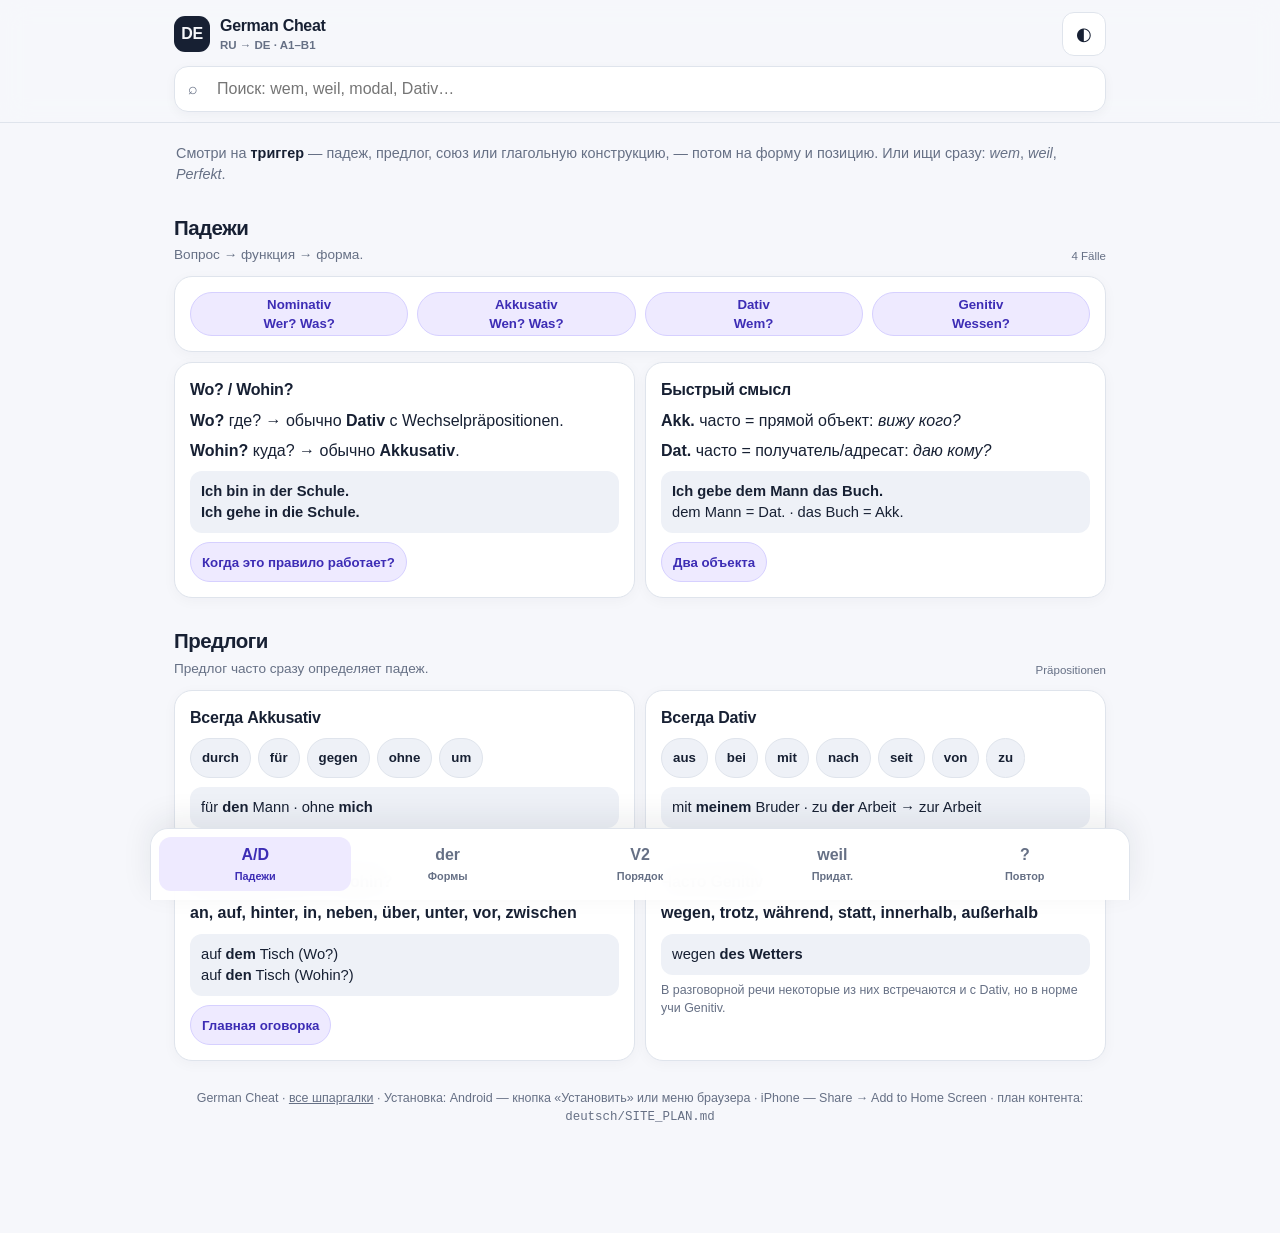
==== commit 9f2c01be: "feat(nav): lookup-deck navigation — bottom nav switches category views - Bottom nav becomes a true v" ====
--- a/deutsch/index.html
+++ b/deutsch/index.html
@@ -171,26 +171,8 @@
     }
 
     main { padding: 18px 16px 8px; }
-    .hero {
-      background: linear-gradient(135deg, var(--hero-1) 0%, var(--hero-2) 100%); color: var(--hero-text);
-      border-radius: 24px; padding: 20px; box-shadow: var(--shadow);
-    }
-    .hero h1 { font-size: clamp(1.65rem, 6vw, 2.45rem); line-height: 1.05; margin: 0 0 9px; letter-spacing: -.04em; color: #fff; }
-    .hero p { margin: 0; color: var(--hero-text); max-width: 65ch; }
-    .rule-grid { display: grid; grid-template-columns: repeat(2, minmax(0,1fr)); gap: 9px; margin-top: 16px; }
-    .rule {
-      border: 1px solid var(--hero-line); background: var(--hero-card); border-radius: 14px;
-      padding: 11px; min-height: 80px;
-    }
-    .rule b { display: block; font-size: .95rem; color: #fff; }
-    .rule span { display: block; margin-top: 4px; color: var(--hero-text); font-size: .82rem; }
-
-    .jump-row { display: flex; gap: 8px; overflow-x: auto; scrollbar-width: none; padding: 14px 0 2px; }
-    .jump-row::-webkit-scrollbar { display: none; }
-    .jump-chip {
-      flex: 0 0 auto; min-height: 40px; display: inline-flex; align-items: center; text-decoration: none;
-      border: 1px solid var(--line); border-radius: 999px; background: var(--surface); padding: 0 13px; font-weight: 700; font-size: .88rem;
-    }
+    .intro { margin: 2px 2px 0; color: var(--muted); font-size: .9rem; }
+    .intro b { color: var(--text); }
 
     section { margin-top: 28px; }
     .section-head { display: flex; gap: 10px; align-items: end; justify-content: space-between; margin-bottom: 11px; }
@@ -252,9 +234,8 @@
 
     .no-results { display: none; margin: 24px 0; padding: 18px; border: 1px dashed var(--line); border-radius: var(--radius); text-align: center; color: var(--muted); }
 
-    /* While searching, results come first: hide the hero and jump chips
-       (their anchors point at sections that may be filtered out). */
-    body.searching .hero, body.searching .jump-row { display: none; }
+    /* While searching, results come first: hide the intro line. */
+    body.searching .intro { display: none; }
 
     .bottom-nav {
       position: fixed; left: 50%; transform: translateX(-50%); bottom: 0; z-index: 30;
@@ -295,19 +276,17 @@
       .cards.two { grid-template-columns: repeat(2, minmax(0,1fr)); }
       .cards.three { grid-template-columns: repeat(3, minmax(0,1fr)); }
       .case-grid { grid-template-columns: repeat(4, minmax(0,1fr)); }
-      .rule-grid { grid-template-columns: repeat(4, minmax(0,1fr)); }
       dialog { margin-bottom: 24px; }
     }
 
     @media print {
-      .topbar, .bottom-nav, .jump-row, .chips, .no-results, dialog { display: none !important; }
+      .topbar, .bottom-nav, .chips, .no-results, dialog { display: none !important; }
       body { padding: 0; background: #fff; color: #000; }
       .cheat-card { break-inside: avoid; box-shadow: none; }
       .table-scroll { overflow: visible; }
       table { min-width: 0; }
       .answer[hidden] { display: block; }
-      .hero { color: #000; background: none; box-shadow: none; }
-      .hero h1, .rule b { color: #000; }
+      section[data-view] { display: block !important; } /* print the whole deck */
     }
 
     @media (prefers-reduced-motion: reduce) {
@@ -344,32 +323,12 @@
   </noscript>
 
   <main>
-    <section class="hero" id="start" data-section>
-      <h1>Немецкая грамматика без листания учебника</h1>
-      <p>Сначала смотри на <b>триггер</b>: падеж, предлог, союз или глагольную конструкцию. Потом — на форму и позицию.</p>
-      <div class="rule-grid">
-        <div class="rule"><b>Главное предложение</b><span>Спрягаемый глагол = позиция 2</span></div>
-        <div class="rule"><b>Придаточное</b><span>Спрягаемый глагол → в конец</span></div>
-        <div class="rule"><b>Akkusativ</b><span>Wen? Was?</span></div>
-        <div class="rule"><b>Dativ</b><span>Wem?</span></div>
-      </div>
-    </section>
-
-    <nav class="jump-row" aria-label="Быстрые переходы">
-      <a class="jump-chip" href="#cases">Падежи</a>
-      <a class="jump-chip" href="#forms">Формы</a>
-      <a class="jump-chip" href="#preps">Предлоги</a>
-      <a class="jump-chip" href="#order">Порядок слов</a>
-      <a class="jump-chip" href="#clauses">Придаточные</a>
-      <a class="jump-chip" href="#verbs">Глаголы</a>
-      <a class="jump-chip" href="#extras">Окончания</a>
-      <a class="jump-chip" href="#practice">Повтор</a>
-    </nav>
+    <p class="intro" id="start">Смотри на <b>триггер</b> — падеж, предлог, союз или глагольную конструкцию, — потом на форму и позицию. Или ищи сразу: <i>wem</i>, <i>weil</i>, <i>Perfekt</i>.</p>
 
     <div id="noResults" class="no-results">Ничего не найдено. Попробуй “wem”, “modal”, “weil”, “Dativ”, “Perfekt”.</div>
 
-    <section id="cases" data-section>
-      <div class="section-head"><div><h2>1. Падежи</h2><p>Вопрос → функция → форма.</p></div><span class="section-badge">4 Fälle</span></div>
+    <section id="cases" data-section data-view="cases">
+      <div class="section-head"><div><h2>Падежи</h2><p>Вопрос → функция → форма.</p></div><span class="section-badge">4 Fälle</span></div>
       <div class="case-grid cheat-card" data-search="fälle cases падеж вопросы nominativ akkusativ dativ genitiv wer wen wem wessen wohin wo was">
         <button class="tap case" data-detail="nominativ"><strong>Nominativ</strong><br>Wer? Was?</button>
         <button class="tap case" data-detail="akkusativ"><strong>Akkusativ</strong><br>Wen? Was?</button>
@@ -394,8 +353,8 @@
       </div>
     </section>
 
-    <section id="forms" data-section>
-      <div class="section-head"><div><h2>2. Артикли и местоимения</h2><p>Главные формы, которые реально меняются.</p></div><span class="section-badge">Formen</span></div>
+    <section id="forms" data-section data-view="forms">
+      <div class="section-head"><div><h2>Артикли и местоимения</h2><p>Главные формы, которые реально меняются.</p></div><span class="section-badge">Formen</span></div>
 
       <article class="cheat-card" data-search="artikel der die das den dem des definite артикли определенный">
         <h3>Определённый артикль</h3>
@@ -452,8 +411,8 @@
       </div>
     </section>
 
-    <section id="preps" data-section>
-      <div class="section-head"><div><h2>3. Предлоги</h2><p>Предлог часто сразу определяет падеж.</p></div><span class="section-badge">Präpositionen</span></div>
+    <section id="preps" data-section data-view="cases">
+      <div class="section-head"><div><h2>Предлоги</h2><p>Предлог часто сразу определяет падеж.</p></div><span class="section-badge">Präpositionen</span></div>
       <div class="cards two">
         <article class="cheat-card" data-search="akkusativ prepositions durch für gegen ohne um bis entlang">
           <h3>Всегда Akkusativ</h3>
@@ -480,8 +439,8 @@
       </div>
     </section>
 
-    <section id="order" data-section>
-      <div class="section-head"><div><h2>4. Порядок слов</h2><p>Сначала найди спрягаемый глагол.</p></div><span class="section-badge">Wortstellung</span></div>
+    <section id="order" data-section data-view="order">
+      <div class="section-head"><div><h2>Порядок слов</h2><p>Сначала найди спрягаемый глагол.</p></div><span class="section-badge">Wortstellung</span></div>
       <div class="cards two">
         <article class="cheat-card" data-search="main clause hauptsatz verb second v2 position 2 второе место heute ich gehe">
           <h3>Главное: V2</h3>
@@ -509,8 +468,8 @@
       </div>
     </section>
 
-    <section id="verbs" data-section>
-      <div class="section-head"><div><h2>5. Глагольная рамка</h2><p>Часть глагола часто живёт в конце.</p></div><span class="section-badge">Satzklammer</span></div>
+    <section id="verbs" data-section data-view="order">
+      <div class="section-head"><div><h2>Глагольная рамка</h2><p>Часть глагола часто живёт в конце.</p></div><span class="section-badge">Satzklammer</span></div>
       <div class="cards two">
         <article class="cheat-card" data-search="modal müssen können wollen sollen dürfen mögen infinitiv end modal verbs">
           <h3>Модальные глаголы</h3>
@@ -539,8 +498,8 @@
       </div>
     </section>
 
-    <section id="clauses" data-section>
-      <div class="section-head"><div><h2>6. Придаточные</h2><p>Союз в начале, спрягаемый глагол — в конец.</p></div><span class="section-badge">Nebensätze</span></div>
+    <section id="clauses" data-section data-view="clauses">
+      <div class="section-head"><div><h2>Придаточные</h2><p>Союз в начале, спрягаемый глагол — в конец.</p></div><span class="section-badge">Nebensätze</span></div>
       <div class="cards two">
         <article class="cheat-card" data-search="weil because потому что subordinate verb end придаточное">
           <h3>weil — потому что</h3>
@@ -589,8 +548,8 @@
       </div>
     </section>
 
-    <section id="extras" data-section>
-      <div class="section-head"><div><h2>7. Окончания и изменения</h2><p>Небольшие правила, которые часто ломают правильную форму.</p></div><span class="section-badge">Endungen</span></div>
+    <section id="extras" data-section data-view="forms">
+      <div class="section-head"><div><h2>Окончания и изменения</h2><p>Небольшие правила, которые часто ломают правильную форму.</p></div><span class="section-badge">Endungen</span></div>
       <div class="cards two">
         <article class="cheat-card" data-search="dativ plural n kindern freunden существительное множественное">
           <h3>Dativ Plural</h3>
@@ -617,8 +576,8 @@
       </div>
     </section>
 
-    <section id="practice" data-section>
-      <div class="section-head"><div><h2>8. Быстрый повтор</h2><p>Три вопроса без отдельного “режима урока”.</p></div><span class="section-badge">30 sec</span></div>
+    <section id="practice" data-section data-view="practice">
+      <div class="section-head"><div><h2>Быстрый повтор</h2><p>Три вопроса без отдельного “режима урока”.</p></div><span class="section-badge">30 sec</span></div>
       <article class="cheat-card" data-search="practice quiz повтор тест">
         <div class="practice-q">
           <b>1. Ich helfe ___ Mann.</b> Какой падеж?
@@ -638,16 +597,7 @@
       </article>
     </section>
 
-    <section id="install-help" data-section>
-      <div class="section-head"><div><h2>Установка на телефон</h2><p>Это PWA: после первой загрузки работает и офлайн.</p></div></div>
-      <article class="cheat-card" data-search="install pwa add home screen iphone android установка телефон офлайн">
-        <p><b>Android / Chrome:</b> нажми “Установить” сверху, если кнопка доступна, или используй меню браузера → Install app / Add to Home screen.</p>
-        <p><b>iPhone / Safari:</b> Share → Add to Home Screen.</p>
-        <div class="notice warning">Для настоящей установки и offline-кэша страницу нужно открыть по <b>HTTPS</b> (или localhost). Если просто открыть HTML-файл из Files, service worker не запустится.</div>
-      </article>
-    </section>
-
-    <div class="footer">German Cheat · <a href="../">все шпаргалки</a> · план контента: <code>deutsch/SITE_PLAN.md</code></div>
+    <div class="footer">German Cheat · <a href="../">все шпаргалки</a> · <span id="install-help">Установка: Android — кнопка «Установить» или меню браузера · iPhone — Share → Add to Home Screen</span> · план контента: <code>deutsch/SITE_PLAN.md</code></div>
   </main>
 
   <nav class="bottom-nav" aria-label="Основная навигация">
@@ -655,7 +605,7 @@
     <a class="nav-item" href="#forms" data-nav="forms"><span class="ico">der</span><span>Формы</span></a>
     <a class="nav-item" href="#order" data-nav="order"><span class="ico">V2</span><span>Порядок</span></a>
     <a class="nav-item" href="#clauses" data-nav="clauses"><span class="ico">weil</span><span>Придат.</span></a>
-    <a class="nav-item" href="#verbs" data-nav="verbs"><span class="ico">→</span><span>Глаголы</span></a>
+    <a class="nav-item" href="#practice" data-nav="practice"><span class="ico">?</span><span>Повтор</span></a>
   </nav>
 
   <dialog id="detailDialog" aria-labelledby="detailTitle">
@@ -732,6 +682,16 @@
     const detailLead = document.getElementById('detailLead');
     const detailBody = document.getElementById('detailBody');
 
+    // Bold in .example/.answer, italics in .detail-block and German-only
+    // formula slots carry the target-language text (screen-reader pronunciation).
+    const TARGET_LANG = 'de';
+    function markTargetLang(root) {
+      root.querySelectorAll('.example b, .answer b, .detail-block i, .formula .slot').forEach(el => {
+        if (!/[а-яё]/i.test(el.textContent)) el.lang = TARGET_LANG;
+      });
+    }
+    markTargetLang(document);
+
     document.addEventListener('click', (event) => {
       const trigger = event.target.closest('[data-detail]');
       if (trigger) {
@@ -740,6 +700,7 @@
           detailTitle.textContent = item.title;
           detailLead.textContent = item.lead || '';
           detailBody.innerHTML = item.body || '';
+          markTargetLang(detailBody);
           dialog.showModal();
         }
       }
@@ -777,37 +738,56 @@
         if (match) shown++;
       });
       sections.forEach(section => {
-        if (!q || section.id === 'start') { section.style.display = ''; return; }
+        if (!q) { section.style.display = ''; return; }
+        section.hidden = false; // search spans every view
         const visible = [...section.querySelectorAll('.cheat-card')].some(c => c.style.display !== 'none');
         section.style.display = visible ? '' : 'none';
       });
+      if (!q) setView(currentView); // re-apply the active view
       noResults.style.display = q && shown === 0 ? 'block' : 'none';
     }
     search.addEventListener('input', applySearch);
     clearSearch.addEventListener('click', () => { search.value = ''; applySearch(); search.focus(); });
 
+    // Views: the bottom nav switches discrete views; the selection is the truth
+    // (no scrollspy). Sections carry data-view; legacy anchors open the right
+    // view first, then scroll to the section.
     const navItems = [...document.querySelectorAll('.nav-item')];
-    // Sections that are not nav destinations map to the closest nav concept.
-    const NAV_MAP = {
-      cases: 'cases', forms: 'forms', preps: 'cases',
-      order: 'order', clauses: 'clauses', verbs: 'verbs',
-      extras: 'forms', practice: null, 'install-help': null, start: null,
-    };
-    const navTargets = Object.keys(NAV_MAP).map(id => document.getElementById(id)).filter(Boolean);
-    const setActiveNav = (navId) => {
+    const viewSections = [...document.querySelectorAll('section[data-view]')];
+    let currentView = navItems[0].dataset.nav;
+    function setView(viewId) {
+      currentView = viewId;
+      viewSections.forEach(s => {
+        s.hidden = s.dataset.view !== viewId;
+        s.style.display = '';
+      });
       navItems.forEach(item => {
-        const on = item.dataset.nav === navId;
+        const on = item.dataset.nav === viewId;
         item.classList.toggle('active', on);
         if (on) item.setAttribute('aria-current', 'true');
         else item.removeAttribute('aria-current');
       });
-    };
-    const observer = new IntersectionObserver((entries) => {
-      const visible = entries.filter(e => e.isIntersecting).sort((a,b) => b.intersectionRatio - a.intersectionRatio)[0];
-      if (!visible) return;
-      setActiveNav(NAV_MAP[visible.target.id]);
-    }, {rootMargin:'-25% 0px -60% 0px', threshold:[0,.1,.25,.5]});
-    navTargets.forEach(el => observer.observe(el));
+    }
+    navItems.forEach(item => item.addEventListener('click', (event) => {
+      event.preventDefault();
+      const viewId = item.dataset.nav;
+      if (search.value) { search.value = ''; applySearch(); } // predictable destination
+      if (location.hash !== '#' + viewId) history.pushState(null, '', '#' + viewId);
+      setView(viewId);
+      window.scrollTo({ top: 0, behavior: 'smooth' });
+    }));
+    function onHash() {
+      const id = location.hash.slice(1);
+      const target = id ? document.getElementById(id) : null;
+      const hostSection = target && target.closest('section[data-view]');
+      const viewId = hostSection ? hostSection.dataset.view
+        : (navItems.some(n => n.dataset.nav === id) ? id : null);
+      if (!viewId) return; // unknown hash: keep the current view
+      setView(viewId);
+      if (target && hostSection && target !== hostSection) target.scrollIntoView();
+    }
+    window.addEventListener('hashchange', onHash);
+    if (location.hash) onHash(); else setView(currentView);
 
     let deferredPrompt = null;
     const installBtn = document.getElementById('installBtn');
@@ -839,7 +819,10 @@
         detailBody.innerHTML = '<div class="detail-block"><b>1.</b>Открой меню Share.</div><div class="detail-block"><b>2.</b>Выбери Add to Home Screen.</div><div class="detail-block"><b>3.</b>Подтверди Add.</div>';
         dialog.showModal();
       } else {
-        document.getElementById('install-help').scrollIntoView({behavior:'smooth'});
+        detailTitle.textContent = 'Установка на телефон';
+        detailLead.textContent = 'Это PWA: после первой загрузки работает и офлайн.';
+        detailBody.innerHTML = '<div class="detail-block"><b>Android / Chrome</b>Меню браузера → Install app / Add to Home screen.</div><div class="detail-block"><b>iPhone / Safari</b>Share → Add to Home Screen.</div><div class="detail-block"><b>Важно</b>Для установки и offline-кэша страницу нужно открыть по HTTPS (или localhost), не как локальный файл из Files.</div>';
+        dialog.showModal();
       }
     });
 
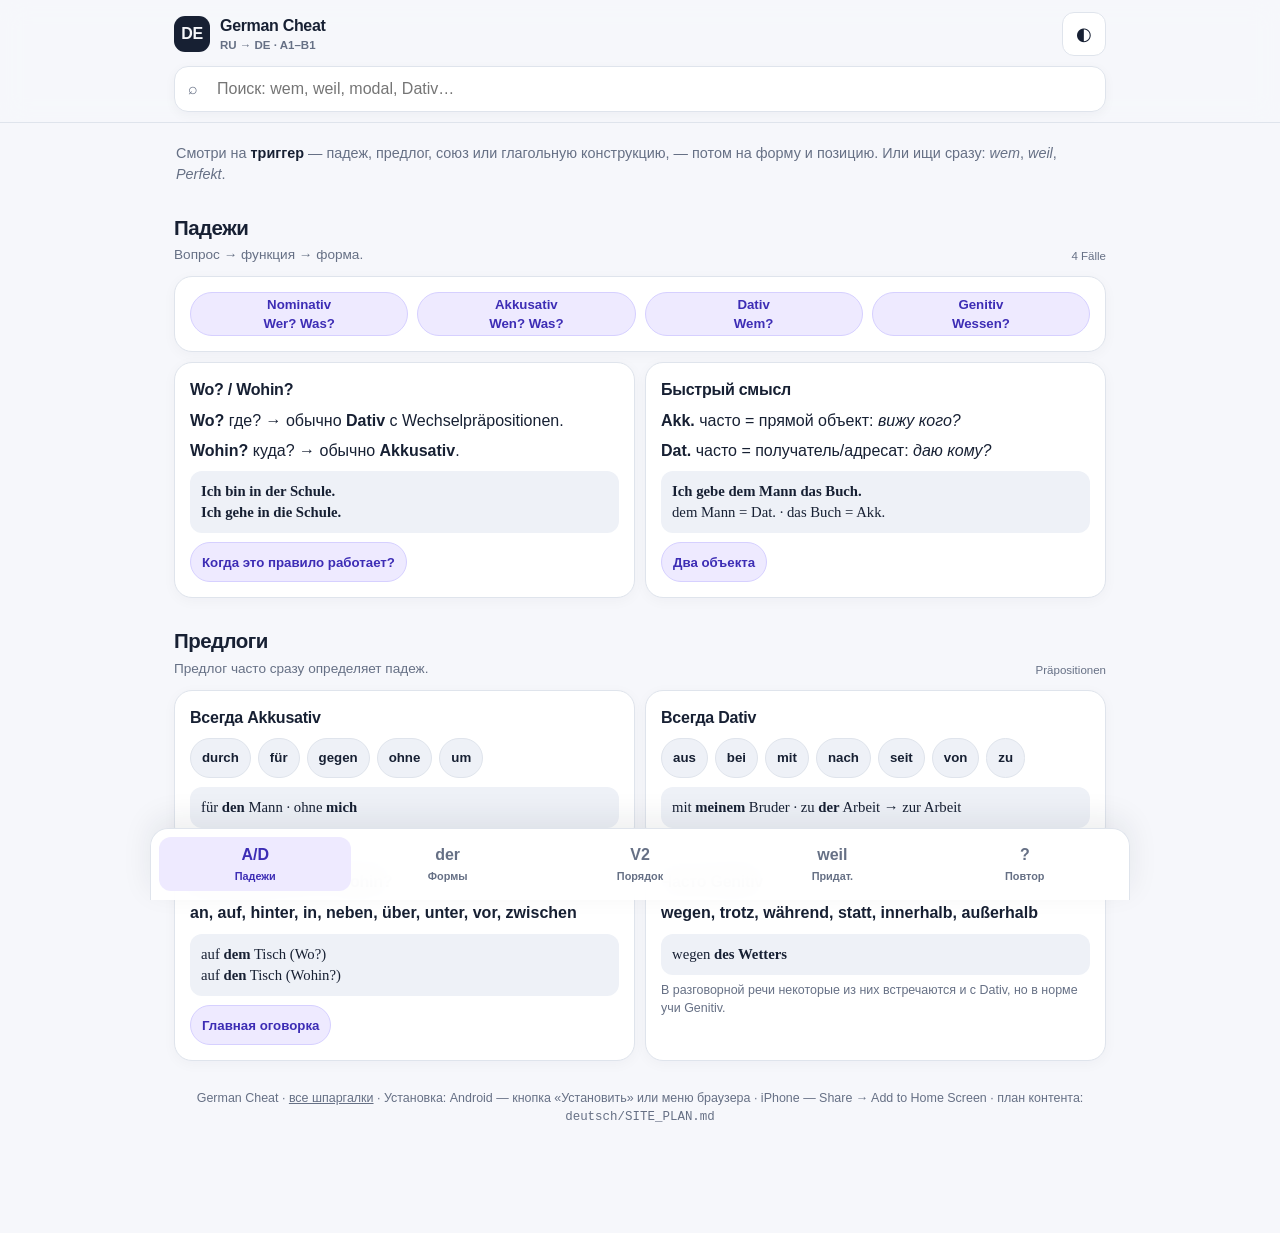
==== commit 7b9058fe: "feat(content): clarity pass (C-07) + shared stylesheet extraction Teaching-quality fixes after learn" ====
--- a/deutsch/index.html
+++ b/deutsch/index.html
@@ -3,6 +3,15 @@
 <head>
   <meta charset="utf-8" />
   <meta name="viewport" content="width=device-width, initial-scale=1, viewport-fit=cover" />
+  <!-- iOS standalone (Add to Home Screen) restores a stale zoom level on
+       relaunch and pinch-out is unavailable there; lock the scale on iOS only.
+       Safari itself ignores maximum-scale (pinch-zoom stays), Android and
+       desktop keep pinch-zoom entirely. -->
+  <script>
+    if (/iphone|ipod/i.test(navigator.userAgent) || (/macintosh/i.test(navigator.userAgent) && navigator.maxTouchPoints > 1)) {
+      document.querySelector('meta[name="viewport"]').setAttribute('content', 'width=device-width, initial-scale=1, maximum-scale=1, viewport-fit=cover');
+    }
+  </script>
   <meta name="theme-color" content="#f6f7fb" media="(prefers-color-scheme: light)" />
   <meta name="theme-color" content="#10131b" media="(prefers-color-scheme: dark)" />
   <meta name="color-scheme" content="light dark" />
@@ -21,279 +30,7 @@
   <meta property="og:image" content="https://andkirby.github.io/learn-language-cheat-sheet/deutsch/icons/icon-512.png" />
   <meta name="twitter:card" content="summary" />
   <title>German Grammar Cheatsheet</title>
-  <style>
-    :root {
-      color-scheme: light;
-      /* Semantic tokens — the only place raw colors are allowed.
-         Keep .design/DESIGN_SYSTEM.md in sync when changing these. */
-      --bg: #f6f7fb;
-      --surface: #ffffff;
-      --surface-2: #eef1f7;
-      --text: #172033;
-      --muted: #667085;
-      --line: #dfe4ec;
-      --accent: #6b4eff;
-      --accent-soft: #eeeaff;
-      --on-accent-soft: #3d2db5;
-      --tap-line: #d6d0ff;
-      --ok: #0c6857;
-      --ok-soft: #e7f6f1;
-      --warn: #7a5000;
-      --warn-soft: #fff3d8;
-      --warn-line: #d18a00;
-      --notice-warn-bg: #fff7e7;
-      --hero-1: #172033;
-      --hero-2: #27324b;
-      --hero-text: #d9dfeb;
-      --hero-line: rgba(255, 255, 255, .13);
-      --hero-card: rgba(255, 255, 255, .08);
-      --grab: #d4d8e0;
-      --backdrop: rgba(15, 19, 30, .5);
-      --shadow: 0 10px 30px rgba(23, 32, 51, .08);
-      --radius: 18px;
-      --nav-h: 72px;
-    }
-
-    @media (prefers-color-scheme: dark) {
-      :root:not([data-theme="light"]) {
-        color-scheme: dark;
-        --bg: #10131b;
-        --surface: #191e2b;
-        --surface-2: #232a3a;
-        --text: #e9ecf4;
-        --muted: #9ba4b8;
-        --line: #2c3448;
-        --accent: #a08dff;
-        --accent-soft: #282147;
-        --on-accent-soft: #c9bcff;
-        --tap-line: #41386e;
-        --ok: #8adccb;
-        --ok-soft: #17352c;
-        --warn: #eec36a;
-        --warn-soft: #3a2f11;
-        --warn-line: #a97e1f;
-        --notice-warn-bg: #2e2510;
-        --hero-1: #191f30;
-        --hero-2: #232b41;
-        --hero-text: #c9d1e2;
-        --hero-line: rgba(255, 255, 255, .09);
-        --hero-card: rgba(255, 255, 255, .05);
-        --grab: #4a5468;
-        --shadow: 0 10px 30px rgba(0, 0, 0, .35);
-      }
-    }
-
-    /* Manual dark choice (theme toggle) overrides the OS preference. */
-    :root[data-theme="dark"] {
-      color-scheme: dark;
-      --bg: #10131b;
-      --surface: #191e2b;
-      --surface-2: #232a3a;
-      --text: #e9ecf4;
-      --muted: #9ba4b8;
-      --line: #2c3448;
-      --accent: #a08dff;
-      --accent-soft: #282147;
-      --on-accent-soft: #c9bcff;
-      --tap-line: #41386e;
-      --ok: #8adccb;
-      --ok-soft: #17352c;
-      --warn: #eec36a;
-      --warn-soft: #3a2f11;
-      --warn-line: #a97e1f;
-      --notice-warn-bg: #2e2510;
-      --hero-1: #191f30;
-      --hero-2: #232b41;
-      --hero-text: #c9d1e2;
-      --hero-line: rgba(255, 255, 255, .09);
-      --hero-card: rgba(255, 255, 255, .05);
-      --grab: #4a5468;
-      --shadow: 0 10px 30px rgba(0, 0, 0, .35);
-    }
-
-    * { box-sizing: border-box; }
-    html { scroll-behavior: smooth; scroll-padding-top: 116px; }
-    body {
-      margin: 0;
-      background: var(--bg);
-      color: var(--text);
-      font-family: ui-sans-serif, -apple-system, BlinkMacSystemFont, "Segoe UI", Roboto, Helvetica, Arial, sans-serif;
-      line-height: 1.45;
-      -webkit-font-smoothing: antialiased;
-      padding-bottom: calc(var(--nav-h) + env(safe-area-inset-bottom) + 18px);
-    }
-    button, input { font: inherit; }
-    button { color: inherit; }
-    a { color: inherit; }
-    :focus-visible { outline: 3px solid var(--accent); outline-offset: 2px; }
-
-    .topbar {
-      position: sticky;
-      top: 0;
-      z-index: 20;
-      -webkit-backdrop-filter: blur(14px);
-      backdrop-filter: blur(14px);
-      background: color-mix(in srgb, var(--bg) 88%, transparent);
-      border-bottom: 1px solid var(--line);
-    }
-    .topbar-inner, main { width: min(100%, 980px); margin: 0 auto; }
-    .topbar-inner { padding: 12px 16px 10px; }
-    .brand-row { display: flex; align-items: center; gap: 10px; }
-    .brand {
-      display: flex; align-items: center; gap: 10px; min-width: 0; flex: 1;
-      font-weight: 800; letter-spacing: -.02em;
-    }
-    .brand-mark {
-      width: 36px; height: 36px; border-radius: 11px;
-      display: grid; place-items: center; background: var(--text); color: var(--bg); font-weight: 900;
-    }
-    .brand small { display: block; color: var(--muted); font-weight: 600; font-size: .72rem; letter-spacing: 0; }
-    .install-btn {
-      min-height: 44px; padding: 0 14px; border: 1px solid var(--line); border-radius: 12px;
-      background: var(--surface); font-weight: 750; cursor: pointer; box-shadow: 0 2px 8px rgba(23,32,51,.04);
-    }
-    .install-btn[hidden] { display: none; }
-    .theme-btn {
-      width: 44px; height: 44px; border: 1px solid var(--line); border-radius: 12px;
-      background: var(--surface); cursor: pointer; font-size: 1.15rem; line-height: 1;
-      display: grid; place-items: center; flex: 0 0 auto;
-    }
-    .search-wrap { position: relative; margin-top: 10px; }
-    .search {
-      width: 100%; min-height: 46px; border: 1px solid var(--line); border-radius: 14px;
-      background: var(--surface); color: var(--text); padding: 0 44px 0 42px; box-shadow: 0 3px 12px rgba(23,32,51,.04);
-    }
-    .search::-webkit-search-cancel-button, .search::-webkit-search-decoration { -webkit-appearance: none; appearance: none; }
-    .search-icon { position: absolute; left: 14px; top: 50%; transform: translateY(-50%); color: var(--muted); pointer-events: none; }
-    .clear-search {
-      position: absolute; right: 6px; top: 50%; transform: translateY(-50%); width: 40px; height: 40px;
-      border: 0; border-radius: 10px; background: transparent; cursor: pointer; color: var(--muted); font-size: 1.2rem;
-    }
-
-    main { padding: 18px 16px 8px; }
-    .intro { margin: 2px 2px 0; color: var(--muted); font-size: .9rem; }
-    .intro b { color: var(--text); }
-
-    section { margin-top: 28px; }
-    .section-head { display: flex; gap: 10px; align-items: end; justify-content: space-between; margin-bottom: 11px; }
-    .section-head h2 { margin: 0; font-size: 1.28rem; letter-spacing: -.025em; }
-    .section-head p { margin: 3px 0 0; color: var(--muted); font-size: .85rem; }
-    .section-badge { font-size: .72rem; color: var(--muted); white-space: nowrap; }
-
-    .cards { display: grid; grid-template-columns: 1fr; gap: 10px; }
-    .cards > * { min-width: 0; } /* grid items must shrink so .table-scroll scrolls, not the page */
-    .cheat-card {
-      background: var(--surface); border: 1px solid var(--line); border-radius: var(--radius); padding: 15px; box-shadow: 0 3px 14px rgba(23,32,51,.035);
-    }
-    .cheat-card h3 { margin: 0 0 8px; font-size: 1rem; letter-spacing: -.015em; }
-    .cheat-card p { margin: 6px 0; }
-    .muted { color: var(--muted); }
-    .tiny { font-size: .78rem; color: var(--muted); }
-    .example { margin-top: 9px; padding: 10px 11px; background: var(--surface-2); border-radius: 12px; font-size: .92rem; }
-    .example b { font-weight: 800; }
-    .arrow { color: var(--muted); padding: 0 3px; }
-
-    .chips { display: flex; flex-wrap: wrap; gap: 7px; margin-top: 9px; }
-    .tap {
-      position: relative; min-height: 40px; border: 1px solid var(--tap-line); background: var(--accent-soft); color: var(--on-accent-soft);
-      border-radius: 999px; padding: 0 11px; cursor: pointer; font-weight: 800; font-size: .83rem;
-    }
-    .tap::after { content: ""; position: absolute; inset: -3px -5px; } /* expand hit area to ~46px without visual bulk */
-    .tap.neutral { background: var(--surface-2); border-color: var(--line); color: var(--text); }
-    .tap.case { min-height: 44px; padding: 0 14px; }
-
-    .case-grid { display: grid; grid-template-columns: repeat(2, minmax(0,1fr)); gap: 9px; }
-    .case-box { padding: 13px; border-radius: 15px; border: 1px solid var(--line); background: var(--surface); }
-    .case-box strong { display: block; }
-    .case-q { font-size: 1.12rem; margin-top: 3px; font-weight: 900; }
-    .case-hint { color: var(--muted); font-size: .8rem; margin-top: 3px; }
-
-    .table-scroll { overflow-x: auto; border: 1px solid var(--line); border-radius: 14px; }
-    table { width: 100%; border-collapse: collapse; min-width: 560px; background: var(--surface); font-size: .85rem; }
-    th, td { padding: 9px 10px; border-bottom: 1px solid var(--line); text-align: left; white-space: nowrap; }
-    th { background: var(--surface-2); font-size: .76rem; color: var(--muted); text-transform: uppercase; letter-spacing: .02em; }
-    tr:last-child td { border-bottom: 0; }
-    td.hot { font-weight: 850; color: var(--on-accent-soft); }
-
-    .formula {
-      display: flex; flex-wrap: wrap; gap: 6px; align-items: center; margin: 10px 0 4px;
-      font-weight: 780;
-    }
-    .slot { padding: 6px 8px; border-radius: 9px; background: var(--surface-2); }
-    .slot.verb { background: var(--ok-soft); color: var(--ok); }
-    .slot.end { background: var(--warn-soft); color: var(--warn); }
-    .slot.sub { background: var(--accent-soft); color: var(--on-accent-soft); }
-
-    .notice { border-left: 4px solid var(--accent); background: var(--accent-soft); padding: 10px 12px; border-radius: 10px; font-size: .86rem; }
-    .warning { border-left-color: var(--warn-line); background: var(--notice-warn-bg); }
-
-    .practice-q { padding: 12px 0; border-bottom: 1px solid var(--line); }
-    .practice-q:last-child { border-bottom: 0; }
-    .answer { margin-top: 8px; padding: 9px 10px; border-radius: 10px; background: var(--ok-soft); color: var(--ok); font-weight: 700; }
-    .answer[hidden] { display: none; }
-
-    .no-results { display: none; margin: 24px 0; padding: 18px; border: 1px dashed var(--line); border-radius: var(--radius); text-align: center; color: var(--muted); }
-
-    /* While searching, results come first: hide the intro line. */
-    body.searching .intro { display: none; }
-
-    .bottom-nav {
-      position: fixed; left: 50%; transform: translateX(-50%); bottom: 0; z-index: 30;
-      width: min(100%, 980px); height: calc(var(--nav-h) + env(safe-area-inset-bottom));
-      display: grid; grid-template-columns: repeat(5,1fr); align-items: start; padding: 8px 8px env(safe-area-inset-bottom);
-      -webkit-backdrop-filter: blur(16px);
-      backdrop-filter: blur(16px);
-      background: color-mix(in srgb, var(--surface) 94%, transparent);
-      border: 1px solid var(--line); border-bottom: 0; border-radius: 18px 18px 0 0; box-shadow: 0 -10px 30px rgba(23,32,51,.08);
-    }
-    .nav-item {
-      min-height: 54px; border: 0; background: transparent; border-radius: 12px; text-decoration: none;
-      display: flex; flex-direction: column; align-items: center; justify-content: center; gap: 3px; color: var(--muted); font-size: .68rem; font-weight: 750;
-    }
-    .nav-item .ico { font-size: 1rem; font-weight: 900; }
-    .nav-item.active { background: var(--accent-soft); color: var(--on-accent-soft); }
-
-    dialog {
-      width: min(100% - 18px, 620px); max-height: min(78vh, 720px); margin: auto auto 8px;
-      border: 0; border-radius: 22px 22px 16px 16px; padding: 0; color: var(--text); background: var(--surface); box-shadow: 0 24px 70px rgba(23,32,51,.3);
-    }
-    dialog::backdrop { background: var(--backdrop); }
-    .sheet { padding: 10px 16px 18px; overflow: auto; max-height: min(78vh,720px); }
-    .grab { width: 42px; height: 5px; border-radius: 999px; background: var(--grab); margin: 2px auto 12px; }
-    .sheet-head { display: flex; align-items: start; gap: 12px; }
-    .sheet-head > div { flex: 1; }
-    .sheet h2 { margin: 0; font-size: 1.22rem; }
-    .sheet .lead { color: var(--muted); margin: 5px 0 12px; }
-    .close-sheet { width: 44px; height: 44px; border: 1px solid var(--line); border-radius: 13px; background: var(--surface); cursor: pointer; font-size: 1.2rem; }
-    .detail-block { margin-top: 11px; padding: 11px; background: var(--surface-2); border-radius: 12px; }
-    .detail-block b { display: block; margin-bottom: 4px; }
-
-    .footer { color: var(--muted); font-size: .78rem; text-align: center; padding: 28px 0 10px; }
-
-    @media (min-width: 720px) {
-      .topbar-inner { padding-left: 24px; padding-right: 24px; }
-      main { padding-left: 24px; padding-right: 24px; }
-      .cards.two { grid-template-columns: repeat(2, minmax(0,1fr)); }
-      .cards.three { grid-template-columns: repeat(3, minmax(0,1fr)); }
-      .case-grid { grid-template-columns: repeat(4, minmax(0,1fr)); }
-      dialog { margin-bottom: 24px; }
-    }
-
-    @media print {
-      .topbar, .bottom-nav, .chips, .no-results, dialog { display: none !important; }
-      body { padding: 0; background: #fff; color: #000; }
-      .cheat-card { break-inside: avoid; box-shadow: none; }
-      .table-scroll { overflow: visible; }
-      table { min-width: 0; }
-      .answer[hidden] { display: block; }
-      section[data-view] { display: block !important; } /* print the whole deck */
-    }
-
-    @media (prefers-reduced-motion: reduce) {
-      html { scroll-behavior: auto; }
-      *, *::before, *::after { transition-duration: 0.001ms !important; animation-duration: 0.001ms !important; }
-    }
-  </style>
+  <link rel="stylesheet" href="../assets/base.css" />
 </head>
 <body>
   <header class="topbar">
@@ -495,6 +232,19 @@
           <p><b>werden + Partizip II</b></p>
           <div class="chips"><button class="tap" data-detail="passive">Passiv vs Perfekt</button></div>
         </article>
+        <article class="cheat-card" data-search="konjunktiv ii würde wurde wäre hätte könnte müsste sollte сослагательное нереальное вежливость совет unreal wish polite">
+          <h3>Konjunktiv II</h3>
+          <p><b>würde + инфинитив</b> — универсальная форма; частые прямые: <b>wäre, hätte, könnte, müsste, sollte</b>.</p>
+          <div class="example">Wenn ich Zeit <b>hätte</b>, <b>würde</b> ich reisen.<br><b>Könnten Sie</b> mir helfen?</div>
+          <div class="chips"><button class="tap" data-detail="konjunktiv2">Когда и зачем</button></div>
+        </article>
+        <article class="cheat-card" data-search="doppelinfinitiv ersatzinfinitiv haben arbeiten müssen два инфинитива modal perfekt double infinitive">
+          <h3>Perfekt с модальным: два инфинитива</h3>
+          <p>Вместо Partizip II — <b>Infinitiv + Infinitiv</b>.</p>
+          <div class="example">Ich <b>habe arbeiten müssen</b>. — не “gemusst”.</div>
+          <p class="tiny">Достаточно узнавать; активно — уровень выше.</p>
+          <div class="chips"><button class="tap" data-detail="double-infinitive">Разбор</button></div>
+        </article>
       </div>
     </section>
 
@@ -582,7 +332,7 @@
         <div class="practice-q">
           <b>1. Ich helfe ___ Mann.</b> Какой падеж?
           <div class="chips"><button class="tap neutral reveal" data-target="a1" aria-expanded="false" aria-controls="a1">Показать</button></div>
-          <div class="answer" id="a1" hidden>Dativ → Wem? → <b>dem Mann</b>.</div>
+          <div class="answer" id="a1" hidden>Dativ (helfen + Dat., Wem?): <b>dem Mann</b> — der → dem; с неопределённым артиклем — <b>einem Mann</b>.</div>
         </div>
         <div class="practice-q">
           <b>2. Heute ___ ich in den Laden gehen.</b> Где стоит <i>müssen</i>?
@@ -625,8 +375,8 @@
       akkusativ: {title:'Akkusativ', lead:'Wen? Was? — кого? что?', body:`<div class="detail-block"><b>Часто</b>Прямой объект действия.</div><div class="detail-block"><b>Пример</b>Ich sehe <i>den Mann</i>. — Wen sehe ich?</div><div class="detail-block"><b>Самое заметное изменение</b>Maskulin: der → <b>den</b>, ein → <b>einen</b>.</div>`},
       dativ: {title:'Dativ', lead:'Wem? — кому? чему?', body:`<div class="detail-block"><b>Часто</b>Получатель, адресат, косвенный объект.</div><div class="detail-block"><b>Пример</b>Ich helfe <i>dem Mann</i>. — Wem helfe ich?</div><div class="detail-block"><b>Запомни</b>mit, bei, nach, seit, von, zu, aus → Dativ.</div>`},
       genitiv: {title:'Genitiv', lead:'Wessen? — чей? кого/чего?', body:`<div class="detail-block"><b>Часто</b>Принадлежность или связь.</div><div class="detail-block"><b>Пример</b>Das Auto <i>des Mannes</i>.</div><div class="detail-block"><b>Форма</b>Maskulin/Neutrum: des + существительное часто -s/-es.</div>`},
-      'wo-wohin': {title:'Wo? / Wohin?', lead:'Это правило связано с Wechselpräpositionen.', body:`<div class="detail-block"><b>Wo? → Dativ</b>Статичное местоположение: Ich bin <i>in der Schule</i>.</div><div class="detail-block"><b>Wohin? → Akkusativ</b>Направление/смена положения относительно места: Ich gehe <i>in die Schule</i>.</div><div class="detail-block"><b>Важно</b>Не любое движение автоматически означает Akkusativ. Спроси именно: меняется ли положение относительно объекта/границы, которую задаёт предлог?</div>`},
-      objects: {title:'Два объекта', lead:'Некоторые глаголы легко дают Dativ + Akkusativ.', body:`<div class="detail-block"><b>geben</b>Ich gebe <i>dem Kind</i> (Wem? Dat.) <i>das Buch</i> (Was? Akk.).</div><div class="detail-block"><b>Типовая логика</b>Кому? = получатель → Dativ. Что? = передаваемая вещь → Akkusativ.</div>`},
+      'wo-wohin': {title:'Wo? / Wohin?', lead:'Это правило связано с Wechselpräpositionen.', body:`<div class="detail-block"><b>Wo? → Dativ</b>Статичное местоположение: Ich bin <i>in der Schule</i>.</div><div class="detail-block"><b>Wohin? → Akkusativ</b>Направление/смена положения относительно места: Ich gehe <i>in die Schule</i>.</div><div class="detail-block"><b>Важно</b>Не любое движение автоматически означает Akkusativ. Спроси: меняется ли положение относительно границы, которую задаёт предлог? <i>Ich jogge im Park</i> (движение внутри — Dat.) · <i>Ich jogge in den Park</i> (вхожу в парк — Akk.).</div>`},
+      objects: {title:'Два объекта', lead:'Некоторые глаголы требуют сразу два объекта: кому (Dat.) + что (Akk.).', body:`<div class="detail-block"><b>Такие глаголы</b>geben, schenken, zeigen, bringen, sagen, erklären…</div><div class="detail-block"><b>geben</b>Ich gebe <i>dem Kind</i> (Wem? Dat.) <i>das Buch</i> (Was? Akk.).</div><div class="detail-block"><b>Типовая логика</b>Кому? = получатель → Dativ. Что? = передаваемая вещь → Akkusativ.</div>`},
       possessives: {title:'Притяжательные', lead:'mein, dein, sein, ihr, unser, euer, ihr, Ihr', body:`<div class="detail-block"><b>Значения</b>мой, твой, его, её, наш, ваш, их, Ваш.</div><div class="detail-block"><b>Модель</b>Склоняются как ein-слова. Поэтому: mein Bruder → meinen Bruder → meinem Bruder → meines Bruders.</div>`},
       ihrem: {title:'Почему “ihrem”?', lead:'ihr + окончание Dativ.', body:`<div class="detail-block"><b>Maskulin / Neutrum, Dativ</b>ihr + -em = <b>ihrem</b>.</div><div class="detail-block"><b>Примеры</b>mit <b>ihrem Bruder</b>; mit <b>ihrem Kind</b>.</div><div class="detail-block"><b>Но</b>Feminin: mit <b>ihrer Mutter</b>. Plural: mit <b>ihren Freunden</b>.</div>`},
       pronouns: {title:'Личные местоимения', lead:'Самые важные пары лучше выучить как тройки.', body:`<div class="detail-block"><b>Тройки</b>ich–mich–mir · du–dich–dir · er–ihn–ihm · sie–sie–ihr · es–es–ihm.</div><div class="detail-block"><b>Plural</b>wir–uns–uns · ihr–euch–euch · sie–sie–ihnen.</div>`},
@@ -634,11 +384,13 @@
       'prep-dat': {title:'Dativ-предлоги', lead:'aus, bei, mit, nach, seit, von, zu', body:`<div class="detail-block"><b>Примеры</b>mit <i>meinem Bruder</i> · bei <i>der Arbeit</i> · nach <i>Berlin</i>.</div><div class="detail-block"><b>Сокращения</b>zu dem → <b>zum</b>, zu der → <b>zur</b>, von dem → <b>vom</b>.</div>`},
       'two-way': {title:'Wechselpräpositionen', lead:'an, auf, hinter, in, neben, über, unter, vor, zwischen', body:`<div class="detail-block"><b>Dativ</b>Wo? положение: Das Buch liegt <i>auf dem Tisch</i>.</div><div class="detail-block"><b>Akkusativ</b>Wohin? смена положения: Ich lege das Buch <i>auf den Tisch</i>.</div>`},
       v2: {title:'Что такое V2', lead:'Глагол стоит во второй синтаксической позиции, не обязательно вторым словом.', body:`<div class="detail-block"><b>1 позиция может быть длинной</b><i>Heute Morgen um acht</i> gehe ich zur Arbeit. Вся группа “Heute Morgen um acht” занимает позицию 1.</div><div class="detail-block"><b>Потом</b>сразу идёт спрягаемый глагол.</div>`},
-      tekamolo: {title:'TeKaMoLo', lead:'Полезный порядок обстоятельств, но не железный закон.', body:`<div class="detail-block"><b>База</b>Temporal → Kausal → Modal → Lokal.</div><div class="detail-block"><b>Почему не закон</b>Порядок может меняться из-за акцента, местоимений, определённости и контекста. Используй TeKaMoLo как безопасный дефолт.</div>`},
+      tekamolo: {title:'TeKaMoLo', lead:'Полезный порядок обстоятельств, но не железный закон.', body:`<div class="detail-block"><b>База</b>Temporal (когда?) → Kausal (почему?) → Modal (как?) → Lokal (где?): <i>Ich fahre heute wegen des Wetters mit dem Bus zur Arbeit</i>.</div><div class="detail-block"><b>Почему не закон</b>Порядок может меняться из-за акцента, местоимений, определённости и контекста. Используй TeKaMoLo как безопасный дефолт.</div>`},
       modal: {title:'Модальные глаголы', lead:'können, müssen, wollen, sollen, dürfen, mögen', body:`<div class="detail-block"><b>Главное предложение</b>Ich <b>muss</b> heute <b>arbeiten</b>. — finite modal в V2, инфинитив в конце.</div><div class="detail-block"><b>Придаточное</b>…, weil ich heute arbeiten <b>muss</b>. Спрягаемый modal уходит в самый конец.</div>`},
-      perfekt: {title:'Perfekt', lead:'haben/sein + Partizip II', body:`<div class="detail-block"><b>haben</b>Для большинства глаголов: Ich habe gearbeitet.</div><div class="detail-block"><b>sein</b>Часто для перемещения/смены состояния без прямого объекта: Ich bin gegangen. Er ist eingeschlafen.</div><div class="detail-block"><b>Важно</b>Есть глаголы, форму которых надо просто знать; это не 100% механическое правило.</div>`},
+      perfekt: {title:'Perfekt', lead:'haben/sein + Partizip II', body:`<div class="detail-block"><b>haben</b>Для большинства глаголов: Ich habe gearbeitet.</div><div class="detail-block"><b>sein</b>Часто для перемещения/смены состояния без прямого объекта: Ich bin gegangen. Er ist eingeschlafen.</div><div class="detail-block"><b>Важно</b>Есть глаголы, форму которых надо просто знать: <i>ist geblieben</i> (bleiben), <i>ist passiert</i> (passieren) — sein; но <i>hat getanzt</i> (tanzen) — haben, несмотря на «движение».</div>`},
       separable: {title:'Отделяемые глаголы', lead:'aufstehen, einkaufen, anrufen…', body:`<div class="detail-block"><b>Главное</b>Ich <b>rufe</b> dich später <b>an</b>.</div><div class="detail-block"><b>Инфинитив / придаточное</b>anrufen; …, weil ich dich später <b>anrufe</b>.</div><div class="detail-block"><b>Perfekt</b>angerufen — ge часто вставляется между приставкой и основой.</div>`},
-      passive: {title:'Passiv', lead:'werden + Partizip II', body:`<div class="detail-block"><b>Passiv Präsens</b>Das Haus <b>wird gebaut</b>. — Дом строят.</div><div class="detail-block"><b>Не путай с Perfekt</b>Das Haus <b>ist gebaut worden</b>. — Дом был построен.</div>`},
+      passive: {title:'Passiv', lead:'werden + Partizip II', body:`<div class="detail-block"><b>Passiv Präsens</b>Das Haus <b>wird gebaut</b>. — Дом строят.</div><div class="detail-block"><b>А вот Perfekt Passiv</b>Das Haus <i>ist gebaut worden</i>. — Дом был построен.</div>`},
+      konjunktiv2: {title:'Konjunktiv II', lead:'Нереальное, вежливость, совет.', body:`<div class="detail-block"><b>würde + Infinitiv</b>Подходит для большинства глаголов: Wenn ich Zeit hätte, <i>würde ich mehr lesen</i>.</div><div class="detail-block"><b>Прямые формы</b>wäre, hätte, könnte, müsste, sollte — учи как готовые слова: Ich <i>wäre</i> froh. Du <i>solltest</i> schlafen.</div><div class="detail-block"><b>Когда</b>Нереальное условие, вежливая просьба (Könnten Sie…?), пожелание (Ich hätte gern…), совет (Du solltest…).</div>`},
+      'double-infinitive': {title:'Два инфинитива', lead:'Perfekt с модальным глаголом.', body:`<div class="detail-block"><b>Форма</b>haben + Infinitiv + Infinitiv: Ich habe lange <i>arbeiten müssen</i>. Partizip II (gemusst) здесь не используется.</div><div class="detail-block"><b>В придаточном</b>…, weil ich lange <i>habe arbeiten müssen</i> — haben поднимается перед парой инфинитивов.</div><div class="detail-block"><b>Уровень</b>Достаточно узнавать конструкцию; активно она понадобится позже.</div>`},
       'wenn-als': {title:'wenn vs als', lead:'Оба могут значить “когда”.', body:`<div class="detail-block"><b>als</b>Однократное событие в прошлом: Als ich klein war…</div><div class="detail-block"><b>wenn</b>Повторяющееся “когда”, настоящее/будущее или “если”: Wenn ich Zeit habe…</div>`},
       obwohl: {title:'obwohl vs trotzdem', lead:'Оба дают контраст, но строят предложение по-разному.', body:`<div class="detail-block"><b>obwohl</b>Союз придаточного → глагол в конец: obwohl es regnet.</div><div class="detail-block"><b>trotzdem</b>Наречие в главном → V2: Es regnet. Trotzdem <b>gehe</b> ich raus.</div>`},
       coordinators: {title:'weil vs denn', lead:'Оба = “потому что”, но порядок слов разный.', body:`<div class="detail-block"><b>weil</b>Ich bleibe, weil ich müde <b>bin</b>.</div><div class="detail-block"><b>denn</b>Ich bleibe, denn ich <b>bin</b> müde. После denn остаётся обычный V2.</div>`},
@@ -682,10 +434,16 @@
     const detailLead = document.getElementById('detailLead');
     const detailBody = document.getElementById('detailBody');
 
-    // Bold in .example/.answer, italics in .detail-block and German-only
-    // formula slots carry the target-language text (screen-reader pronunciation).
+    // Target-language text gets lang="de" (screen-reader pronunciation + the
+    // serif study voice from base.css). Whole containers that carry only
+    // German (examples, answers, declension tables) are marked directly;
+    // otherwise the fragments are: bold in .example/.answer, italics in
+    // .detail-block, formula slots without Cyrillic.
     const TARGET_LANG = 'de';
     function markTargetLang(root) {
+      root.querySelectorAll('.example, .answer, .table-scroll').forEach(el => {
+        if (!/[а-яё]/i.test(el.textContent)) el.lang = TARGET_LANG;
+      });
       root.querySelectorAll('.example b, .answer b, .detail-block i, .formula .slot').forEach(el => {
         if (!/[а-яё]/i.test(el.textContent)) el.lang = TARGET_LANG;
       });
--- a/assets/base.css
+++ b/assets/base.css
@@ -0,0 +1,289 @@
+/*
+ * Language Cheat Sheets — shared base stylesheet.
+ * Single source of truth for tokens and components; every page links it:
+ * ../assets/base.css (landing, style guide: ./assets/base.css).
+ * The contract lives in .design/DESIGN_SYSTEM.md — keep both in sync.
+ * Raw colors are allowed ONLY in the :root token blocks below (plus black-key
+ * shadows). No page may override components locally; page-specific styles
+ * stay in that page's own small <style> block.
+ */
+
+:root {
+  color-scheme: light;
+  --bg: #f6f7fb;
+  --surface: #ffffff;
+  --surface-2: #eef1f7;
+  --text: #172033;
+  --muted: #667085;
+  --line: #dfe4ec;
+  --accent: #6b4eff;
+  --accent-soft: #eeeaff;
+  --on-accent-soft: #3d2db5;
+  --tap-line: #d6d0ff;
+  --ok: #0c6857;
+  --ok-soft: #e7f6f1;
+  --warn: #7a5000;
+  --warn-soft: #fff3d8;
+  --warn-line: #d18a00;
+  --notice-warn-bg: #fff7e7;
+  /* landing hero only (always dark; language pages have no hero) */
+  --hero-1: #172033;
+  --hero-2: #27324b;
+  --hero-text: #d9dfeb;
+  --hero-line: rgba(255, 255, 255, .13);
+  --hero-card: rgba(255, 255, 255, .08);
+  --grab: #d4d8e0;
+  --backdrop: rgba(15, 19, 30, .5);
+  --shadow: 0 10px 30px rgba(23, 32, 51, .08);
+  --radius: 18px;
+  --nav-h: 72px;
+  /* type voices: --font-ui is the default stack; --font-study marks the
+     target-language text (set via the lang attribute, see markTargetLang) */
+  --font-ui: ui-sans-serif, -apple-system, BlinkMacSystemFont, "Segoe UI", Roboto, Helvetica, Arial, sans-serif;
+  --font-study: ui-serif, Georgia, "Times New Roman", Times, serif;
+}
+
+@media (prefers-color-scheme: dark) {
+  :root:not([data-theme="light"]) {
+    color-scheme: dark;
+    --bg: #10131b;
+    --surface: #191e2b;
+    --surface-2: #232a3a;
+    --text: #e9ecf4;
+    --muted: #9ba4b8;
+    --line: #2c3448;
+    --accent: #a08dff;
+    --accent-soft: #282147;
+    --on-accent-soft: #c9bcff;
+    --tap-line: #41386e;
+    --ok: #8adccb;
+    --ok-soft: #17352c;
+    --warn: #eec36a;
+    --warn-soft: #3a2f11;
+    --warn-line: #a97e1f;
+    --notice-warn-bg: #2e2510;
+    --hero-1: #191f30;
+    --hero-2: #232b41;
+    --hero-text: #c9d1e2;
+    --hero-line: rgba(255, 255, 255, .09);
+    --hero-card: rgba(255, 255, 255, .05);
+    --grab: #4a5468;
+    --shadow: 0 10px 30px rgba(0, 0, 0, .35);
+  }
+}
+
+/* Manual dark choice (theme toggle) overrides the OS preference. */
+:root[data-theme="dark"] {
+  color-scheme: dark;
+  --bg: #10131b;
+  --surface: #191e2b;
+  --surface-2: #232a3a;
+  --text: #e9ecf4;
+  --muted: #9ba4b8;
+  --line: #2c3448;
+  --accent: #a08dff;
+  --accent-soft: #282147;
+  --on-accent-soft: #c9bcff;
+  --tap-line: #41386e;
+  --ok: #8adccb;
+  --ok-soft: #17352c;
+  --warn: #eec36a;
+  --warn-soft: #3a2f11;
+  --warn-line: #a97e1f;
+  --notice-warn-bg: #2e2510;
+  --hero-1: #191f30;
+  --hero-2: #232b41;
+  --hero-text: #c9d1e2;
+  --hero-line: rgba(255, 255, 255, .09);
+  --hero-card: rgba(255, 255, 255, .05);
+  --grab: #4a5468;
+  --shadow: 0 10px 30px rgba(0, 0, 0, .35);
+}
+
+* { box-sizing: border-box; }
+html { scroll-behavior: smooth; scroll-padding-top: 116px; }
+body {
+  margin: 0;
+  background: var(--bg);
+  color: var(--text);
+  font-family: var(--font-ui);
+  line-height: 1.45;
+  -webkit-font-smoothing: antialiased;
+  padding-bottom: calc(var(--nav-h) + env(safe-area-inset-bottom) + 18px);
+}
+button, input { font: inherit; }
+button { color: inherit; }
+a { color: inherit; }
+:focus-visible { outline: 3px solid var(--accent); outline-offset: 2px; }
+
+/* Study voice: any element explicitly marked with a lang attribute carries
+   target-language text (markTargetLang sets it); serif separates the studied
+   language from Russian explanations at a glance. */
+[lang] { font-family: var(--font-study); }
+
+.topbar {
+  position: sticky;
+  top: 0;
+  z-index: 20;
+  -webkit-backdrop-filter: blur(14px);
+  backdrop-filter: blur(14px);
+  background: color-mix(in srgb, var(--bg) 88%, transparent);
+  border-bottom: 1px solid var(--line);
+}
+.topbar-inner, main { width: min(100%, 980px); margin: 0 auto; }
+.topbar-inner { padding: 12px 16px 10px; }
+.brand-row { display: flex; align-items: center; gap: 10px; }
+.brand {
+  display: flex; align-items: center; gap: 10px; min-width: 0; flex: 1;
+  font-weight: 800; letter-spacing: -.02em;
+}
+.brand-mark {
+  width: 36px; height: 36px; border-radius: 11px;
+  display: grid; place-items: center; background: var(--text); color: var(--bg); font-weight: 900;
+}
+.brand small { display: block; color: var(--muted); font-weight: 600; font-size: .72rem; letter-spacing: 0; }
+.install-btn {
+  min-height: 44px; padding: 0 14px; border: 1px solid var(--line); border-radius: 12px;
+  background: var(--surface); font-weight: 750; cursor: pointer; box-shadow: 0 2px 8px rgba(23,32,51,.04);
+}
+.install-btn[hidden] { display: none; }
+.theme-btn {
+  width: 44px; height: 44px; border: 1px solid var(--line); border-radius: 12px;
+  background: var(--surface); cursor: pointer; font-size: 1.15rem; line-height: 1;
+  display: grid; place-items: center; flex: 0 0 auto;
+}
+.search-wrap { position: relative; margin-top: 10px; }
+.search {
+  width: 100%; min-height: 46px; border: 1px solid var(--line); border-radius: 14px;
+  background: var(--surface); color: var(--text); padding: 0 44px 0 42px; box-shadow: 0 3px 12px rgba(23,32,51,.04);
+}
+.search::-webkit-search-cancel-button, .search::-webkit-search-decoration { -webkit-appearance: none; appearance: none; }
+.search-icon { position: absolute; left: 14px; top: 50%; transform: translateY(-50%); color: var(--muted); pointer-events: none; }
+.clear-search {
+  position: absolute; right: 6px; top: 50%; transform: translateY(-50%); width: 40px; height: 40px;
+  border: 0; border-radius: 10px; background: transparent; cursor: pointer; color: var(--muted); font-size: 1.2rem;
+}
+
+main { padding: 18px 16px 8px; }
+.intro { margin: 2px 2px 0; color: var(--muted); font-size: .9rem; }
+.intro b { color: var(--text); }
+
+section { margin-top: 28px; }
+.section-head { display: flex; gap: 10px; align-items: end; justify-content: space-between; margin-bottom: 11px; }
+.section-head h2 { margin: 0; font-size: 1.28rem; letter-spacing: -.025em; }
+.section-head p { margin: 3px 0 0; color: var(--muted); font-size: .85rem; }
+.section-badge { font-size: .72rem; color: var(--muted); white-space: nowrap; }
+
+.cards { display: grid; grid-template-columns: 1fr; gap: 10px; }
+.cards > * { min-width: 0; } /* grid items must shrink so .table-scroll scrolls, not the page */
+.cheat-card {
+  background: var(--surface); border: 1px solid var(--line); border-radius: var(--radius); padding: 15px; box-shadow: 0 3px 14px rgba(23,32,51,.035);
+}
+.cheat-card h3 { margin: 0 0 8px; font-size: 1rem; letter-spacing: -.015em; }
+.cheat-card p { margin: 6px 0; }
+.muted { color: var(--muted); }
+.tiny { font-size: .78rem; color: var(--muted); }
+.example { margin-top: 9px; padding: 10px 11px; background: var(--surface-2); border-radius: 12px; font-size: .92rem; }
+.example b { font-weight: 800; }
+.arrow { color: var(--muted); padding: 0 3px; }
+
+.chips { display: flex; flex-wrap: wrap; gap: 7px; margin-top: 9px; }
+.tap {
+  position: relative; min-height: 40px; border: 1px solid var(--tap-line); background: var(--accent-soft); color: var(--on-accent-soft);
+  border-radius: 999px; padding: 0 11px; cursor: pointer; font-weight: 800; font-size: .83rem;
+}
+.tap::after { content: ""; position: absolute; inset: -3px -5px; } /* expand hit area to ~46px without visual bulk */
+.tap.neutral { background: var(--surface-2); border-color: var(--line); color: var(--text); }
+.tap.case { min-height: 44px; padding: 0 14px; }
+
+.case-grid { display: grid; grid-template-columns: repeat(2, minmax(0,1fr)); gap: 9px; }
+.case-box { padding: 13px; border-radius: 15px; border: 1px solid var(--line); background: var(--surface); }
+.case-box strong { display: block; }
+.case-q { font-size: 1.12rem; margin-top: 3px; font-weight: 900; }
+.case-hint { color: var(--muted); font-size: .8rem; margin-top: 3px; }
+
+.table-scroll { overflow-x: auto; border: 1px solid var(--line); border-radius: 14px; }
+table { width: 100%; border-collapse: collapse; min-width: 560px; background: var(--surface); font-size: .85rem; }
+th, td { padding: 9px 10px; border-bottom: 1px solid var(--line); text-align: left; white-space: nowrap; }
+th { background: var(--surface-2); font-size: .76rem; color: var(--muted); text-transform: uppercase; letter-spacing: .02em; }
+tr:last-child td { border-bottom: 0; }
+td.hot { font-weight: 850; color: var(--on-accent-soft); }
+
+.formula {
+  display: flex; flex-wrap: wrap; gap: 6px; align-items: center; margin: 10px 0 4px;
+  font-weight: 780;
+}
+.slot { padding: 6px 8px; border-radius: 9px; background: var(--surface-2); }
+.slot.verb { background: var(--ok-soft); color: var(--ok); }
+.slot.end { background: var(--warn-soft); color: var(--warn); }
+.slot.sub { background: var(--accent-soft); color: var(--on-accent-soft); }
+
+.notice { border-left: 4px solid var(--accent); background: var(--accent-soft); padding: 10px 12px; border-radius: 10px; font-size: .86rem; }
+.warning { border-left-color: var(--warn-line); background: var(--notice-warn-bg); }
+
+.practice-q { padding: 12px 0; border-bottom: 1px solid var(--line); }
+.practice-q:last-child { border-bottom: 0; }
+.answer { margin-top: 8px; padding: 9px 10px; border-radius: 10px; background: var(--ok-soft); color: var(--ok); font-weight: 700; }
+.answer[hidden] { display: none; }
+
+.no-results { display: none; margin: 24px 0; padding: 18px; border: 1px dashed var(--line); border-radius: var(--radius); text-align: center; color: var(--muted); }
+
+/* While searching, results come first: hide the intro line. */
+body.searching .intro { display: none; }
+
+.bottom-nav {
+  position: fixed; left: 50%; transform: translateX(-50%); bottom: 0; z-index: 30;
+  width: min(100%, 980px); height: calc(var(--nav-h) + env(safe-area-inset-bottom));
+  display: grid; grid-template-columns: repeat(5,1fr); align-items: start; padding: 8px 8px env(safe-area-inset-bottom);
+  -webkit-backdrop-filter: blur(16px);
+  backdrop-filter: blur(16px);
+  background: color-mix(in srgb, var(--surface) 94%, transparent);
+  border: 1px solid var(--line); border-bottom: 0; border-radius: 18px 18px 0 0; box-shadow: 0 -10px 30px rgba(23,32,51,.08);
+}
+.nav-item {
+  min-height: 54px; border: 0; background: transparent; border-radius: 12px; text-decoration: none;
+  display: flex; flex-direction: column; align-items: center; justify-content: center; gap: 3px; color: var(--muted); font-size: .68rem; font-weight: 750;
+}
+.nav-item .ico { font-size: 1rem; font-weight: 900; }
+.nav-item.active { background: var(--accent-soft); color: var(--on-accent-soft); }
+
+dialog {
+  width: min(100% - 18px, 620px); max-height: min(78vh, 720px); margin: auto auto 8px;
+  border: 0; border-radius: 22px 22px 16px 16px; padding: 0; color: var(--text); background: var(--surface); box-shadow: 0 24px 70px rgba(23,32,51,.3);
+}
+dialog::backdrop { background: var(--backdrop); }
+.sheet { padding: 10px 16px 18px; overflow: auto; max-height: min(78vh,720px); }
+.grab { width: 42px; height: 5px; border-radius: 999px; background: var(--grab); margin: 2px auto 12px; }
+.sheet-head { display: flex; align-items: start; gap: 12px; }
+.sheet-head > div { flex: 1; }
+.sheet h2 { margin: 0; font-size: 1.22rem; }
+.sheet .lead { color: var(--muted); margin: 5px 0 12px; }
+.close-sheet { width: 44px; height: 44px; border: 1px solid var(--line); border-radius: 13px; background: var(--surface); cursor: pointer; font-size: 1.2rem; }
+.detail-block { margin-top: 11px; padding: 11px; background: var(--surface-2); border-radius: 12px; }
+.detail-block b { display: block; margin-bottom: 4px; }
+
+.footer { color: var(--muted); font-size: .78rem; text-align: center; padding: 28px 0 10px; }
+
+@media (min-width: 720px) {
+  .topbar-inner { padding-left: 24px; padding-right: 24px; }
+  main { padding-left: 24px; padding-right: 24px; }
+  .cards.two { grid-template-columns: repeat(2, minmax(0,1fr)); }
+  .cards.three { grid-template-columns: repeat(3, minmax(0,1fr)); }
+  .case-grid { grid-template-columns: repeat(4, minmax(0,1fr)); }
+  dialog { margin-bottom: 24px; }
+}
+
+@media print {
+  .topbar, .bottom-nav, .chips, .no-results, dialog { display: none !important; }
+  body { padding: 0; background: #fff; color: #000; }
+  .cheat-card { break-inside: avoid; box-shadow: none; }
+  .table-scroll { overflow: visible; }
+  table { min-width: 0; }
+  .answer[hidden] { display: block; }
+  section[data-view] { display: block !important; } /* print the whole deck */
+}
+
+@media (prefers-reduced-motion: reduce) {
+  html { scroll-behavior: auto; }
+  *, *::before, *::after { transition-duration: 0.001ms !important; animation-duration: 0.001ms !important; }
+}
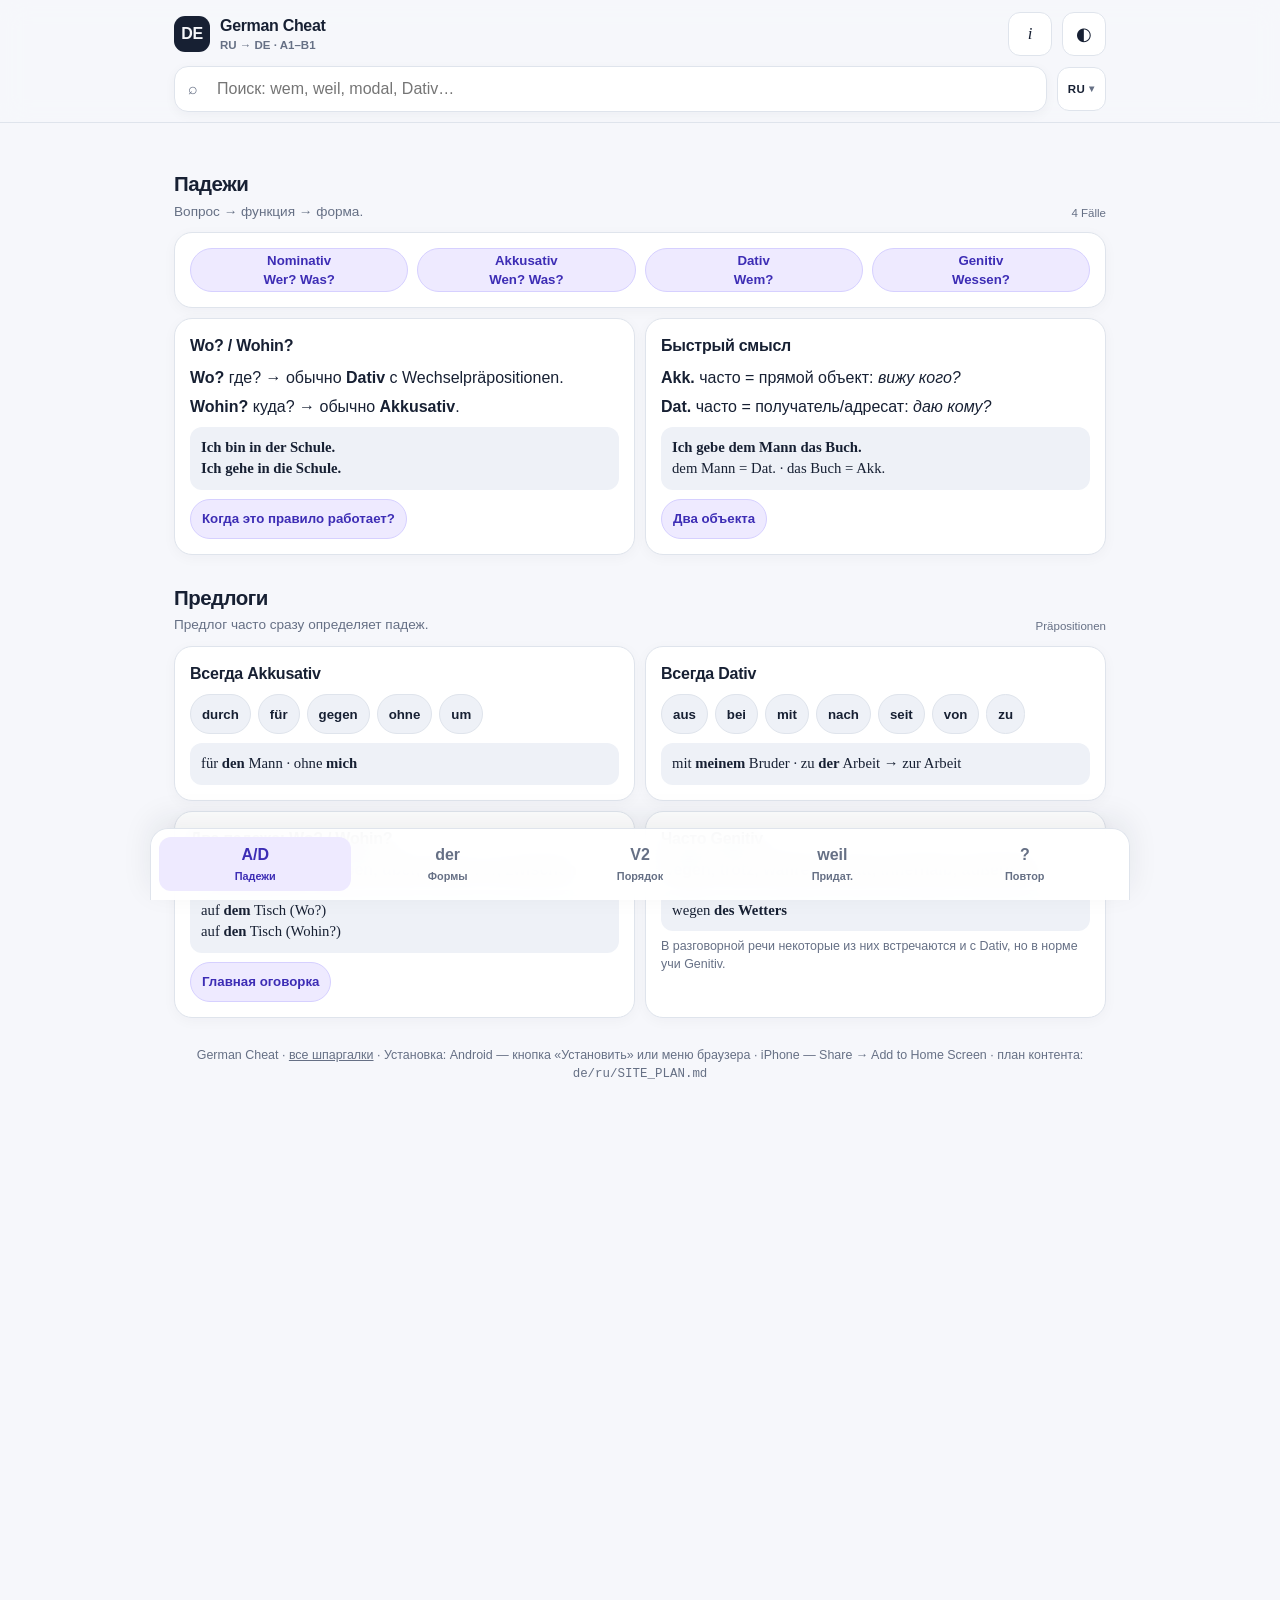
==== commit e1528f39: "feat(structure): decks at <target>/<audience>/ + header help & locale controls Content-as-data migra" ====
--- a/deutsch/index.html
+++ b/deutsch/index.html
@@ -2,591 +2,12 @@
 <html lang="ru">
 <head>
   <meta charset="utf-8" />
-  <meta name="viewport" content="width=device-width, initial-scale=1, viewport-fit=cover" />
-  <!-- iOS standalone (Add to Home Screen) restores a stale zoom level on
-       relaunch and pinch-out is unavailable there; lock the scale on iOS only.
-       Safari itself ignores maximum-scale (pinch-zoom stays), Android and
-       desktop keep pinch-zoom entirely. -->
-  <script>
-    if (/iphone|ipod/i.test(navigator.userAgent) || (/macintosh/i.test(navigator.userAgent) && navigator.maxTouchPoints > 1)) {
-      document.querySelector('meta[name="viewport"]').setAttribute('content', 'width=device-width, initial-scale=1, maximum-scale=1, viewport-fit=cover');
-    }
-  </script>
-  <meta name="theme-color" content="#f6f7fb" media="(prefers-color-scheme: light)" />
-  <meta name="theme-color" content="#10131b" media="(prefers-color-scheme: dark)" />
-  <meta name="color-scheme" content="light dark" />
-  <meta name="apple-mobile-web-app-capable" content="yes" />
-  <meta name="apple-mobile-web-app-status-bar-style" content="default" />
-  <meta name="apple-mobile-web-app-title" content="DE Cheat" />
-  <meta name="description" content="Мобильная шпаргалка по немецкой грамматике: падежи, артикли, порядок слов, придаточные, глагольные конструкции." />
-  <link rel="manifest" href="./manifest.webmanifest" />
-  <link rel="icon" href="./icons/favicon.svg" type="image/svg+xml" />
-  <link rel="icon" href="./icons/icon-32.png" sizes="32x32" type="image/png" />
-  <link rel="apple-touch-icon" href="./icons/icon-180.png" />
-  <meta property="og:title" content="German Grammar Cheatsheet" />
-  <meta property="og:description" content="Немецкая грамматика без листания учебника: падежи, артикли, порядок слов, придаточные. A1–B1, офлайн." />
-  <meta property="og:type" content="website" />
-  <meta property="og:url" content="https://andkirby.github.io/learn-language-cheat-sheet/deutsch/" />
-  <meta property="og:image" content="https://andkirby.github.io/learn-language-cheat-sheet/deutsch/icons/icon-512.png" />
-  <meta name="twitter:card" content="summary" />
-  <title>German Grammar Cheatsheet</title>
-  <link rel="stylesheet" href="../assets/base.css" />
+  <title>Немецкая грамматика — страница переехала</title>
+  <meta name="robots" content="noindex" />
+  <meta http-equiv="refresh" content="0; url=../de/ru/" />
+  <link rel="canonical" href="../de/ru/" />
 </head>
 <body>
-  <header class="topbar">
-    <div class="topbar-inner">
-      <div class="brand-row">
-        <div class="brand">
-          <div class="brand-mark" aria-hidden="true">DE</div>
-          <div>German Cheat<small>RU → DE · A1–B1</small></div>
-        </div>
-        <button class="theme-btn" id="themeBtn" type="button" aria-label="Тема: системная">◐</button>
-        <button class="install-btn" id="installBtn" type="button">Установить</button>
-      </div>
-      <div class="search-wrap">
-        <span class="search-icon" aria-hidden="true">⌕</span>
-        <input id="search" class="search" type="search" autocomplete="off" enterkeyhint="search" placeholder="Поиск: wem, weil, modal, Dativ…" aria-label="Поиск по шпаргалке" />
-        <button id="clearSearch" class="clear-search" type="button" aria-label="Очистить поиск" hidden>×</button>
-      </div>
-    </div>
-  </header>
-
-  <noscript>
-    <style>
-      .tap, .install-btn, .clear-search, .theme-btn { display: none !important; }
-      .answer[hidden] { display: block; }
-    </style>
-    <div class="notice" style="margin:12px 16px 0">Поиск, детали и установка приложения требуют JavaScript. Всё содержимое шпаргалки доступно ниже без него.</div>
-  </noscript>
-
-  <main>
-    <p class="intro" id="start">Смотри на <b>триггер</b> — падеж, предлог, союз или глагольную конструкцию, — потом на форму и позицию. Или ищи сразу: <i>wem</i>, <i>weil</i>, <i>Perfekt</i>.</p>
-
-    <div id="noResults" class="no-results">Ничего не найдено. Попробуй “wem”, “modal”, “weil”, “Dativ”, “Perfekt”.</div>
-
-    <section id="cases" data-section data-view="cases">
-      <div class="section-head"><div><h2>Падежи</h2><p>Вопрос → функция → форма.</p></div><span class="section-badge">4 Fälle</span></div>
-      <div class="case-grid cheat-card" data-search="fälle cases падеж вопросы nominativ akkusativ dativ genitiv wer wen wem wessen wohin wo was">
-        <button class="tap case" data-detail="nominativ"><strong>Nominativ</strong><br>Wer? Was?</button>
-        <button class="tap case" data-detail="akkusativ"><strong>Akkusativ</strong><br>Wen? Was?</button>
-        <button class="tap case" data-detail="dativ"><strong>Dativ</strong><br>Wem?</button>
-        <button class="tap case" data-detail="genitiv"><strong>Genitiv</strong><br>Wessen?</button>
-      </div>
-      <div class="cards two" style="margin-top:10px">
-        <article class="cheat-card" data-search="wo wohin wechselpräpositionen movement location направление место akkusativ dativ">
-          <h3>Wo? / Wohin?</h3>
-          <p><b>Wo?</b> где? → обычно <b>Dativ</b> с Wechselpräpositionen.</p>
-          <p><b>Wohin?</b> куда? → обычно <b>Akkusativ</b>.</p>
-          <div class="example"><b>Ich bin in der Schule.</b><br><b>Ich gehe in die Schule.</b></div>
-          <div class="chips"><button class="tap" data-detail="wo-wohin">Когда это правило работает?</button></div>
-        </article>
-        <article class="cheat-card" data-search="direct indirect object прямое косвенное дополнение akkusativ dativ geben helfen sehen">
-          <h3>Быстрый смысл</h3>
-          <p><b>Akk.</b> часто = прямой объект: <i>вижу кого?</i></p>
-          <p><b>Dat.</b> часто = получатель/адресат: <i>даю кому?</i></p>
-          <div class="example"><b>Ich gebe dem Mann das Buch.</b><br>dem Mann = Dat. · das Buch = Akk.</div>
-          <div class="chips"><button class="tap" data-detail="objects">Два объекта</button></div>
-        </article>
-      </div>
-    </section>
-
-    <section id="forms" data-section data-view="forms">
-      <div class="section-head"><div><h2>Артикли и местоимения</h2><p>Главные формы, которые реально меняются.</p></div><span class="section-badge">Formen</span></div>
-
-      <article class="cheat-card" data-search="artikel der die das den dem des definite артикли определенный">
-        <h3>Определённый артикль</h3>
-        <div class="table-scroll">
-          <table>
-            <thead><tr><th></th><th>Mask.</th><th>Neut.</th><th>Fem.</th><th>Plural</th></tr></thead>
-            <tbody>
-              <tr><td>Nom.</td><td>der</td><td>das</td><td>die</td><td>die</td></tr>
-              <tr><td>Akk.</td><td class="hot">den</td><td>das</td><td>die</td><td>die</td></tr>
-              <tr><td>Dat.</td><td class="hot">dem</td><td class="hot">dem</td><td class="hot">der</td><td class="hot">den</td></tr>
-              <tr><td>Gen.</td><td>des</td><td>des</td><td>der</td><td>der</td></tr>
-            </tbody>
-          </table>
-        </div>
-      </article>
-
-      <div class="cards two" style="margin-top:10px">
-        <article class="cheat-card" data-search="ein eine einen einem eines indefinite kein mein dein possessiv притяжательные">
-          <h3>ein / kein / mein…</h3>
-          <div class="table-scroll">
-            <table>
-              <thead><tr><th></th><th>Mask.</th><th>Neut.</th><th>Fem.</th><th>Plural*</th></tr></thead>
-              <tbody>
-                <tr><td>Nom.</td><td>mein</td><td>mein</td><td>meine</td><td>meine</td></tr>
-                <tr><td>Akk.</td><td class="hot">meinen</td><td>mein</td><td>meine</td><td>meine</td></tr>
-                <tr><td>Dat.</td><td class="hot">meinem</td><td class="hot">meinem</td><td class="hot">meiner</td><td class="hot">meinen</td></tr>
-                <tr><td>Gen.</td><td>meines</td><td>meines</td><td>meiner</td><td>meiner</td></tr>
-              </tbody>
-            </table>
-          </div>
-          <p class="tiny">* У <i>ein</i> нет мн. числа; колонка показывает модель для <i>kein/mein/dein…</i>.</p>
-          <div class="chips"><button class="tap" data-detail="possessives">mein / dein / sein / ihr…</button><button class="tap" data-detail="ihrem">Почему ihrem?</button></div>
-        </article>
-
-        <article class="cheat-card" data-search="personal pronouns личные местоимения ich mich mir du dich dir ihn ihm uns euch ihnen">
-          <h3>Личные местоимения</h3>
-          <div class="table-scroll">
-            <table>
-              <thead><tr><th>Nom.</th><th>Akk.</th><th>Dat.</th></tr></thead>
-              <tbody>
-                <tr><td>ich</td><td>mich</td><td class="hot">mir</td></tr>
-                <tr><td>du</td><td>dich</td><td class="hot">dir</td></tr>
-                <tr><td>er</td><td>ihn</td><td class="hot">ihm</td></tr>
-                <tr><td>sie</td><td>sie</td><td class="hot">ihr</td></tr>
-                <tr><td>es</td><td>es</td><td class="hot">ihm</td></tr>
-                <tr><td>wir</td><td>uns</td><td>uns</td></tr>
-                <tr><td>ihr</td><td>euch</td><td>euch</td></tr>
-                <tr><td>sie/Sie</td><td>sie/Sie</td><td class="hot">ihnen/Ihnen</td></tr>
-              </tbody>
-            </table>
-          </div>
-          <div class="chips"><button class="tap" data-detail="pronouns">Как быстро запомнить</button></div>
-        </article>
-      </div>
-    </section>
-
-    <section id="preps" data-section data-view="cases">
-      <div class="section-head"><div><h2>Предлоги</h2><p>Предлог часто сразу определяет падеж.</p></div><span class="section-badge">Präpositionen</span></div>
-      <div class="cards two">
-        <article class="cheat-card" data-search="akkusativ prepositions durch für gegen ohne um bis entlang">
-          <h3>Всегда Akkusativ</h3>
-          <div class="chips"><button class="tap neutral" data-detail="prep-akk">durch</button><button class="tap neutral" data-detail="prep-akk">für</button><button class="tap neutral" data-detail="prep-akk">gegen</button><button class="tap neutral" data-detail="prep-akk">ohne</button><button class="tap neutral" data-detail="prep-akk">um</button></div>
-          <div class="example">für <b>den</b> Mann · ohne <b>mich</b></div>
-        </article>
-        <article class="cheat-card" data-search="dativ prepositions aus bei mit nach seit von zu gegenüber">
-          <h3>Всегда Dativ</h3>
-          <div class="chips"><button class="tap neutral" data-detail="prep-dat">aus</button><button class="tap neutral" data-detail="prep-dat">bei</button><button class="tap neutral" data-detail="prep-dat">mit</button><button class="tap neutral" data-detail="prep-dat">nach</button><button class="tap neutral" data-detail="prep-dat">seit</button><button class="tap neutral" data-detail="prep-dat">von</button><button class="tap neutral" data-detail="prep-dat">zu</button></div>
-          <div class="example">mit <b>meinem</b> Bruder · zu <b>der</b> Arbeit → zur Arbeit</div>
-        </article>
-        <article class="cheat-card" data-search="wechselpräpositionen an auf hinter in neben über unter vor zwischen wo wohin two-way">
-          <h3>Два падежа: Wo? / Wohin?</h3>
-          <p><b>an, auf, hinter, in, neben, über, unter, vor, zwischen</b></p>
-          <div class="example">auf <b>dem</b> Tisch (Wo?)<br>auf <b>den</b> Tisch (Wohin?)</div>
-          <div class="chips"><button class="tap" data-detail="two-way">Главная оговорка</button></div>
-        </article>
-        <article class="cheat-card" data-search="genitiv prepositions wegen trotz während statt innerhalb außerhalb">
-          <h3>Часто Genitiv</h3>
-          <p><b>wegen, trotz, während, statt, innerhalb, außerhalb</b></p>
-          <div class="example">wegen <b>des Wetters</b></div>
-          <p class="tiny">В разговорной речи некоторые из них встречаются и с Dativ, но в норме учи Genitiv.</p>
-        </article>
-      </div>
-    </section>
-
-    <section id="order" data-section data-view="order">
-      <div class="section-head"><div><h2>Порядок слов</h2><p>Сначала найди спрягаемый глагол.</p></div><span class="section-badge">Wortstellung</span></div>
-      <div class="cards two">
-        <article class="cheat-card" data-search="main clause hauptsatz verb second v2 position 2 второе место heute ich gehe">
-          <h3>Главное: V2</h3>
-          <div class="formula"><span class="slot">Позиция 1</span><span class="arrow">→</span><span class="slot verb">глагол</span><span class="arrow">→</span><span class="slot">остальное</span></div>
-          <div class="example"><b>Ich gehe</b> heute in den Laden.<br><b>Heute gehe</b> ich in den Laden.</div>
-          <div class="chips"><button class="tap" data-detail="v2">Что значит “позиция 2”?</button></div>
-        </article>
-        <article class="cheat-card" data-search="inversion heute dann danach deshalb position 1 subject после наречия">
-          <h3>Если сначала Heute / Dann / Deshalb…</h3>
-          <p>Подлежащее уходит <b>после глагола</b>.</p>
-          <div class="example"><b>Heute muss ich</b> arbeiten.<br>Не: <s>Heute ich muss…</s></div>
-        </article>
-        <article class="cheat-card" data-search="question fragen yes no w frage wer was wann warum wie verb first v1">
-          <h3>Вопросы</h3>
-          <div class="formula"><span class="slot verb">Kommst</span><span class="slot">du heute?</span></div>
-          <div class="formula"><span class="slot">Wann</span><span class="slot verb">kommst</span><span class="slot">du?</span></div>
-          <p class="tiny">Да/нет → глагол первым. W-вопрос → вопросительное слово + глагол.</p>
-        </article>
-        <article class="cheat-card" data-search="tekamolo temporal kausal modal lokal order обстоятельства время причина способ место">
-          <h3>TeKaMoLo</h3>
-          <p><b>Te</b>mporal → <b>Ka</b>usal → <b>Mo</b>dal → <b>Lo</b>kal</p>
-          <div class="example">Ich fahre <b>heute</b> <b>wegen der Arbeit</b> <b>mit dem Zug</b> <b>nach Berlin</b>.</div>
-          <div class="chips"><button class="tap" data-detail="tekamolo">Это жёсткое правило?</button></div>
-        </article>
-      </div>
-    </section>
-
-    <section id="verbs" data-section data-view="order">
-      <div class="section-head"><div><h2>Глагольная рамка</h2><p>Часть глагола часто живёт в конце.</p></div><span class="section-badge">Satzklammer</span></div>
-      <div class="cards two">
-        <article class="cheat-card" data-search="modal müssen können wollen sollen dürfen mögen infinitiv end modal verbs">
-          <h3>Модальные глаголы</h3>
-          <div class="formula"><span class="slot">Heute</span><span class="slot verb">muss</span><span class="slot">ich in den Laden</span><span class="slot end">gehen</span></div>
-          <p><b>muss</b> = V2, смысловой инфинитив = конец.</p>
-          <div class="chips"><button class="tap" data-detail="modal">Все модальные</button></div>
-        </article>
-        <article class="cheat-card" data-search="perfekt haben sein partizip ii gegangen gemacht gegessen past perfect">
-          <h3>Perfekt</h3>
-          <div class="formula"><span class="slot">Ich</span><span class="slot verb">habe</span><span class="slot">das schon</span><span class="slot end">gemacht</span></div>
-          <div class="example">Ich <b>bin</b> nach Hause <b>gegangen</b>.</div>
-          <div class="chips"><button class="tap" data-detail="perfekt">haben или sein?</button></div>
-        </article>
-        <article class="cheat-card" data-search="separable trennbare verben aufstehen einkaufen anrufen prefix отделяемые приставки">
-          <h3>Отделяемые глаголы</h3>
-          <div class="formula"><span class="slot">Ich</span><span class="slot verb">stehe</span><span class="slot">um 7 Uhr</span><span class="slot end">auf</span></div>
-          <div class="example">weil ich um 7 Uhr <b>aufstehe</b></div>
-          <div class="chips"><button class="tap" data-detail="separable">Почему в придаточном снова вместе?</button></div>
-        </article>
-        <article class="cheat-card" data-search="passive passiv werden partizip ii wird gemacht wurde gebaut пассив">
-          <h3>Passiv</h3>
-          <div class="formula"><span class="slot">Das Haus</span><span class="slot verb">wird</span><span class="slot">2026</span><span class="slot end">gebaut</span></div>
-          <p><b>werden + Partizip II</b></p>
-          <div class="chips"><button class="tap" data-detail="passive">Passiv vs Perfekt</button></div>
-        </article>
-        <article class="cheat-card" data-search="konjunktiv ii würde wurde wäre hätte könnte müsste sollte сослагательное нереальное вежливость совет unreal wish polite">
-          <h3>Konjunktiv II</h3>
-          <p><b>würde + инфинитив</b> — универсальная форма; частые прямые: <b>wäre, hätte, könnte, müsste, sollte</b>.</p>
-          <div class="example">Wenn ich Zeit <b>hätte</b>, <b>würde</b> ich reisen.<br><b>Könnten Sie</b> mir helfen?</div>
-          <div class="chips"><button class="tap" data-detail="konjunktiv2">Когда и зачем</button></div>
-        </article>
-        <article class="cheat-card" data-search="doppelinfinitiv ersatzinfinitiv haben arbeiten müssen два инфинитива modal perfekt double infinitive">
-          <h3>Perfekt с модальным: два инфинитива</h3>
-          <p>Вместо Partizip II — <b>Infinitiv + Infinitiv</b>.</p>
-          <div class="example">Ich <b>habe arbeiten müssen</b>. — не “gemusst”.</div>
-          <p class="tiny">Достаточно узнавать; активно — уровень выше.</p>
-          <div class="chips"><button class="tap" data-detail="double-infinitive">Разбор</button></div>
-        </article>
-      </div>
-    </section>
-
-    <section id="clauses" data-section data-view="clauses">
-      <div class="section-head"><div><h2>Придаточные</h2><p>Союз в начале, спрягаемый глагол — в конец.</p></div><span class="section-badge">Nebensätze</span></div>
-      <div class="cards two">
-        <article class="cheat-card" data-search="weil because потому что subordinate verb end придаточное">
-          <h3>weil — потому что</h3>
-          <div class="formula"><span class="slot sub">weil</span><span class="slot">ich heute arbeiten</span><span class="slot end">muss</span></div>
-          <div class="example">Ich komme nicht, <b>weil ich arbeiten muss.</b></div>
-        </article>
-        <article class="cheat-card" data-search="dass that что ich glaube denke hoffe sage subordinate">
-          <h3>dass — что</h3>
-          <div class="example">Ich glaube, <b>dass er heute kommt.</b></div>
-          <p class="tiny">Типично после glauben, denken, hoffen, sagen, wissen…</p>
-        </article>
-        <article class="cheat-card" data-search="wenn if when если когда condition repeated als subordinate">
-          <h3>wenn — если / когда</h3>
-          <div class="example"><b>Wenn ich Zeit habe,</b> komme ich.</div>
-          <p>Если придаточное стоит первым, после запятой сразу идёт глагол главного: <b>…, komme ich.</b></p>
-          <div class="chips"><button class="tap" data-detail="wenn-als">wenn vs als</button></div>
-        </article>
-        <article class="cheat-card" data-search="obwohl although хотя subordinate verb end trotzdem">
-          <h3>obwohl — хотя</h3>
-          <div class="example">Er geht spazieren, <b>obwohl es regnet.</b></div>
-          <div class="chips"><button class="tap" data-detail="obwohl">obwohl vs trotzdem</button></div>
-        </article>
-        <article class="cheat-card" data-search="ob whether ли indirect question indirekte frage">
-          <h3>ob — ли</h3>
-          <div class="example">Ich weiß nicht, <b>ob er kommt.</b></div>
-        </article>
-        <article class="cheat-card" data-search="und aber denn oder sondern coordinating conjunctions coordinators verb second не отправляют глагол в конец">
-          <h3>Не отправляют глагол в конец</h3>
-          <p><b>und, aber, denn, oder, sondern</b></p>
-          <div class="example">Ich bleibe zu Hause, <b>denn ich bin müde.</b></div>
-          <div class="chips"><button class="tap" data-detail="coordinators">weil vs denn</button></div>
-        </article>
-      </div>
-
-      <div class="cards two" style="margin-top:10px">
-        <article class="cheat-card" data-search="um zu damit purpose цель чтобы infinitive subject same different">
-          <h3>um … zu / damit — чтобы</h3>
-          <div class="example">Ich lerne Deutsch, <b>um in Berlin zu arbeiten.</b><br>Ich erkläre es langsam, <b>damit du alles verstehst.</b></div>
-          <div class="chips"><button class="tap" data-detail="um-damit">Как выбрать?</button></div>
-        </article>
-        <article class="cheat-card" data-search="relative clause relativsatz der die das den dem dessen deren который относительные">
-          <h3>Относительное придаточное</h3>
-          <div class="example">Das ist der Mann, <b>der hier arbeitet.</b><br>Das ist der Mann, <b>den ich kenne.</b></div>
-          <div class="chips"><button class="tap" data-detail="relative">Как выбрать der/den/dem?</button></div>
-        </article>
-      </div>
-    </section>
-
-    <section id="extras" data-section data-view="forms">
-      <div class="section-head"><div><h2>Окончания и изменения</h2><p>Небольшие правила, которые часто ломают правильную форму.</p></div><span class="section-badge">Endungen</span></div>
-      <div class="cards two">
-        <article class="cheat-card" data-search="dativ plural n kindern freunden существительное множественное">
-          <h3>Dativ Plural</h3>
-          <p>Обычно артикль <b>den</b> + существительное получает <b>-n</b>, если его ещё нет.</p>
-          <div class="example">mit <b>den Kindern</b> · mit <b>meinen Freunden</b></div>
-        </article>
-        <article class="cheat-card" data-search="genitiv s es mannes kindes vaters noun endings">
-          <h3>Genitiv: -s / -es</h3>
-          <p>Maskulin/Neutrum часто получают <b>-s/-es</b>.</p>
-          <div class="example">das Auto <b>des Vaters</b><br>die Farbe <b>des Hauses</b></div>
-        </article>
-        <article class="cheat-card" data-search="n-deklination student studenten mensch menschen herrn weak nouns">
-          <h3>N-Deklination</h3>
-          <p>Некоторые мужские существительные получают <b>-n/-en</b> почти везде, кроме Nominativ Singular.</p>
-          <div class="example">der Student → den/dem/des <b>Studenten</b></div>
-          <div class="chips"><button class="tap" data-detail="n-decl">Частые слова</button></div>
-        </article>
-        <article class="cheat-card" data-search="adjective endings прилагательные der ein guter guten gutem окончания">
-          <h3>Прилагательные: не учи вслепую</h3>
-          <p>После <b>der-слов</b> артикль уже показывает род/падеж, поэтому прилагательное чаще имеет <b>-e/-en</b>.</p>
-          <div class="example">der gut<b>e</b> Mann · mit dem gut<b>en</b> Mann</div>
-          <div class="chips"><button class="tap" data-detail="adjectives">Короткая модель</button></div>
-        </article>
-      </div>
-    </section>
-
-    <section id="practice" data-section data-view="practice">
-      <div class="section-head"><div><h2>Быстрый повтор</h2><p>Три вопроса без отдельного “режима урока”.</p></div><span class="section-badge">30 sec</span></div>
-      <article class="cheat-card" data-search="practice quiz повтор тест">
-        <div class="practice-q">
-          <b>1. Ich helfe ___ Mann.</b> Какой падеж?
-          <div class="chips"><button class="tap neutral reveal" data-target="a1" aria-expanded="false" aria-controls="a1">Показать</button></div>
-          <div class="answer" id="a1" hidden>Dativ (helfen + Dat., Wem?): <b>dem Mann</b> — der → dem; с неопределённым артиклем — <b>einem Mann</b>.</div>
-        </div>
-        <div class="practice-q">
-          <b>2. Heute ___ ich in den Laden gehen.</b> Где стоит <i>müssen</i>?
-          <div class="chips"><button class="tap neutral reveal" data-target="a2" aria-expanded="false" aria-controls="a2">Показать</button></div>
-          <div class="answer" id="a2" hidden><b>Heute muss ich in den Laden gehen.</b> Модальный глагол = V2, инфинитив = конец.</div>
-        </div>
-        <div class="practice-q">
-          <b>3. weil ich heute arbeiten ___</b>
-          <div class="chips"><button class="tap neutral reveal" data-target="a3" aria-expanded="false" aria-controls="a3">Показать</button></div>
-          <div class="answer" id="a3" hidden><b>weil ich heute arbeiten muss</b> — в придаточном спрягаемый глагол уходит в конец.</div>
-        </div>
-      </article>
-    </section>
-
-    <div class="footer">German Cheat · <a href="../">все шпаргалки</a> · <span id="install-help">Установка: Android — кнопка «Установить» или меню браузера · iPhone — Share → Add to Home Screen</span> · план контента: <code>deutsch/SITE_PLAN.md</code></div>
-  </main>
-
-  <nav class="bottom-nav" aria-label="Основная навигация">
-    <a class="nav-item active" href="#cases" data-nav="cases" aria-current="true"><span class="ico">A/D</span><span>Падежи</span></a>
-    <a class="nav-item" href="#forms" data-nav="forms"><span class="ico">der</span><span>Формы</span></a>
-    <a class="nav-item" href="#order" data-nav="order"><span class="ico">V2</span><span>Порядок</span></a>
-    <a class="nav-item" href="#clauses" data-nav="clauses"><span class="ico">weil</span><span>Придат.</span></a>
-    <a class="nav-item" href="#practice" data-nav="practice"><span class="ico">?</span><span>Повтор</span></a>
-  </nav>
-
-  <dialog id="detailDialog" aria-labelledby="detailTitle">
-    <div class="sheet">
-      <div class="grab" aria-hidden="true"></div>
-      <div class="sheet-head">
-        <div><h2 id="detailTitle"></h2><p class="lead" id="detailLead"></p></div>
-        <button class="close-sheet" id="closeDialog" aria-label="Закрыть">×</button>
-      </div>
-      <div id="detailBody"></div>
-    </div>
-  </dialog>
-
-  <script>
-    const DETAILS = {
-      nominativ: {title:'Nominativ', lead:'Wer? Was? — кто? что?', body:`<div class="detail-block"><b>Обычно</b>Подлежащее: тот, кто выполняет действие.</div><div class="detail-block"><b>Пример</b><i>Der Mann</i> arbeitet. — Кто работает? Der Mann.</div>`},
-      akkusativ: {title:'Akkusativ', lead:'Wen? Was? — кого? что?', body:`<div class="detail-block"><b>Часто</b>Прямой объект действия.</div><div class="detail-block"><b>Пример</b>Ich sehe <i>den Mann</i>. — Wen sehe ich?</div><div class="detail-block"><b>Самое заметное изменение</b>Maskulin: der → <b>den</b>, ein → <b>einen</b>.</div>`},
-      dativ: {title:'Dativ', lead:'Wem? — кому? чему?', body:`<div class="detail-block"><b>Часто</b>Получатель, адресат, косвенный объект.</div><div class="detail-block"><b>Пример</b>Ich helfe <i>dem Mann</i>. — Wem helfe ich?</div><div class="detail-block"><b>Запомни</b>mit, bei, nach, seit, von, zu, aus → Dativ.</div>`},
-      genitiv: {title:'Genitiv', lead:'Wessen? — чей? кого/чего?', body:`<div class="detail-block"><b>Часто</b>Принадлежность или связь.</div><div class="detail-block"><b>Пример</b>Das Auto <i>des Mannes</i>.</div><div class="detail-block"><b>Форма</b>Maskulin/Neutrum: des + существительное часто -s/-es.</div>`},
-      'wo-wohin': {title:'Wo? / Wohin?', lead:'Это правило связано с Wechselpräpositionen.', body:`<div class="detail-block"><b>Wo? → Dativ</b>Статичное местоположение: Ich bin <i>in der Schule</i>.</div><div class="detail-block"><b>Wohin? → Akkusativ</b>Направление/смена положения относительно места: Ich gehe <i>in die Schule</i>.</div><div class="detail-block"><b>Важно</b>Не любое движение автоматически означает Akkusativ. Спроси: меняется ли положение относительно границы, которую задаёт предлог? <i>Ich jogge im Park</i> (движение внутри — Dat.) · <i>Ich jogge in den Park</i> (вхожу в парк — Akk.).</div>`},
-      objects: {title:'Два объекта', lead:'Некоторые глаголы требуют сразу два объекта: кому (Dat.) + что (Akk.).', body:`<div class="detail-block"><b>Такие глаголы</b>geben, schenken, zeigen, bringen, sagen, erklären…</div><div class="detail-block"><b>geben</b>Ich gebe <i>dem Kind</i> (Wem? Dat.) <i>das Buch</i> (Was? Akk.).</div><div class="detail-block"><b>Типовая логика</b>Кому? = получатель → Dativ. Что? = передаваемая вещь → Akkusativ.</div>`},
-      possessives: {title:'Притяжательные', lead:'mein, dein, sein, ihr, unser, euer, ihr, Ihr', body:`<div class="detail-block"><b>Значения</b>мой, твой, его, её, наш, ваш, их, Ваш.</div><div class="detail-block"><b>Модель</b>Склоняются как ein-слова. Поэтому: mein Bruder → meinen Bruder → meinem Bruder → meines Bruders.</div>`},
-      ihrem: {title:'Почему “ihrem”?', lead:'ihr + окончание Dativ.', body:`<div class="detail-block"><b>Maskulin / Neutrum, Dativ</b>ihr + -em = <b>ihrem</b>.</div><div class="detail-block"><b>Примеры</b>mit <b>ihrem Bruder</b>; mit <b>ihrem Kind</b>.</div><div class="detail-block"><b>Но</b>Feminin: mit <b>ihrer Mutter</b>. Plural: mit <b>ihren Freunden</b>.</div>`},
-      pronouns: {title:'Личные местоимения', lead:'Самые важные пары лучше выучить как тройки.', body:`<div class="detail-block"><b>Тройки</b>ich–mich–mir · du–dich–dir · er–ihn–ihm · sie–sie–ihr · es–es–ihm.</div><div class="detail-block"><b>Plural</b>wir–uns–uns · ihr–euch–euch · sie–sie–ihnen.</div>`},
-      'prep-akk': {title:'Akkusativ-предлоги', lead:'durch, für, gegen, ohne, um', body:`<div class="detail-block"><b>Примеры</b>für <i>den Mann</i> · ohne <i>mich</i> · durch <i>die Stadt</i>.</div><div class="detail-block"><b>Практика</b>Если видишь один из этих предлогов, не ищи смысловой вопрос — падеж уже задан предлогом.</div>`},
-      'prep-dat': {title:'Dativ-предлоги', lead:'aus, bei, mit, nach, seit, von, zu', body:`<div class="detail-block"><b>Примеры</b>mit <i>meinem Bruder</i> · bei <i>der Arbeit</i> · nach <i>Berlin</i>.</div><div class="detail-block"><b>Сокращения</b>zu dem → <b>zum</b>, zu der → <b>zur</b>, von dem → <b>vom</b>.</div>`},
-      'two-way': {title:'Wechselpräpositionen', lead:'an, auf, hinter, in, neben, über, unter, vor, zwischen', body:`<div class="detail-block"><b>Dativ</b>Wo? положение: Das Buch liegt <i>auf dem Tisch</i>.</div><div class="detail-block"><b>Akkusativ</b>Wohin? смена положения: Ich lege das Buch <i>auf den Tisch</i>.</div>`},
-      v2: {title:'Что такое V2', lead:'Глагол стоит во второй синтаксической позиции, не обязательно вторым словом.', body:`<div class="detail-block"><b>1 позиция может быть длинной</b><i>Heute Morgen um acht</i> gehe ich zur Arbeit. Вся группа “Heute Morgen um acht” занимает позицию 1.</div><div class="detail-block"><b>Потом</b>сразу идёт спрягаемый глагол.</div>`},
-      tekamolo: {title:'TeKaMoLo', lead:'Полезный порядок обстоятельств, но не железный закон.', body:`<div class="detail-block"><b>База</b>Temporal (когда?) → Kausal (почему?) → Modal (как?) → Lokal (где?): <i>Ich fahre heute wegen des Wetters mit dem Bus zur Arbeit</i>.</div><div class="detail-block"><b>Почему не закон</b>Порядок может меняться из-за акцента, местоимений, определённости и контекста. Используй TeKaMoLo как безопасный дефолт.</div>`},
-      modal: {title:'Модальные глаголы', lead:'können, müssen, wollen, sollen, dürfen, mögen', body:`<div class="detail-block"><b>Главное предложение</b>Ich <b>muss</b> heute <b>arbeiten</b>. — finite modal в V2, инфинитив в конце.</div><div class="detail-block"><b>Придаточное</b>…, weil ich heute arbeiten <b>muss</b>. Спрягаемый modal уходит в самый конец.</div>`},
-      perfekt: {title:'Perfekt', lead:'haben/sein + Partizip II', body:`<div class="detail-block"><b>haben</b>Для большинства глаголов: Ich habe gearbeitet.</div><div class="detail-block"><b>sein</b>Часто для перемещения/смены состояния без прямого объекта: Ich bin gegangen. Er ist eingeschlafen.</div><div class="detail-block"><b>Важно</b>Есть глаголы, форму которых надо просто знать: <i>ist geblieben</i> (bleiben), <i>ist passiert</i> (passieren) — sein; но <i>hat getanzt</i> (tanzen) — haben, несмотря на «движение».</div>`},
-      separable: {title:'Отделяемые глаголы', lead:'aufstehen, einkaufen, anrufen…', body:`<div class="detail-block"><b>Главное</b>Ich <b>rufe</b> dich später <b>an</b>.</div><div class="detail-block"><b>Инфинитив / придаточное</b>anrufen; …, weil ich dich später <b>anrufe</b>.</div><div class="detail-block"><b>Perfekt</b>angerufen — ge часто вставляется между приставкой и основой.</div>`},
-      passive: {title:'Passiv', lead:'werden + Partizip II', body:`<div class="detail-block"><b>Passiv Präsens</b>Das Haus <b>wird gebaut</b>. — Дом строят.</div><div class="detail-block"><b>А вот Perfekt Passiv</b>Das Haus <i>ist gebaut worden</i>. — Дом был построен.</div>`},
-      konjunktiv2: {title:'Konjunktiv II', lead:'Нереальное, вежливость, совет.', body:`<div class="detail-block"><b>würde + Infinitiv</b>Подходит для большинства глаголов: Wenn ich Zeit hätte, <i>würde ich mehr lesen</i>.</div><div class="detail-block"><b>Прямые формы</b>wäre, hätte, könnte, müsste, sollte — учи как готовые слова: Ich <i>wäre</i> froh. Du <i>solltest</i> schlafen.</div><div class="detail-block"><b>Когда</b>Нереальное условие, вежливая просьба (Könnten Sie…?), пожелание (Ich hätte gern…), совет (Du solltest…).</div>`},
-      'double-infinitive': {title:'Два инфинитива', lead:'Perfekt с модальным глаголом.', body:`<div class="detail-block"><b>Форма</b>haben + Infinitiv + Infinitiv: Ich habe lange <i>arbeiten müssen</i>. Partizip II (gemusst) здесь не используется.</div><div class="detail-block"><b>В придаточном</b>…, weil ich lange <i>habe arbeiten müssen</i> — haben поднимается перед парой инфинитивов.</div><div class="detail-block"><b>Уровень</b>Достаточно узнавать конструкцию; активно она понадобится позже.</div>`},
-      'wenn-als': {title:'wenn vs als', lead:'Оба могут значить “когда”.', body:`<div class="detail-block"><b>als</b>Однократное событие в прошлом: Als ich klein war…</div><div class="detail-block"><b>wenn</b>Повторяющееся “когда”, настоящее/будущее или “если”: Wenn ich Zeit habe…</div>`},
-      obwohl: {title:'obwohl vs trotzdem', lead:'Оба дают контраст, но строят предложение по-разному.', body:`<div class="detail-block"><b>obwohl</b>Союз придаточного → глагол в конец: obwohl es regnet.</div><div class="detail-block"><b>trotzdem</b>Наречие в главном → V2: Es regnet. Trotzdem <b>gehe</b> ich raus.</div>`},
-      coordinators: {title:'weil vs denn', lead:'Оба = “потому что”, но порядок слов разный.', body:`<div class="detail-block"><b>weil</b>Ich bleibe, weil ich müde <b>bin</b>.</div><div class="detail-block"><b>denn</b>Ich bleibe, denn ich <b>bin</b> müde. После denn остаётся обычный V2.</div>`},
-      'um-damit': {title:'um … zu vs damit', lead:'Оба часто переводятся “чтобы”.', body:`<div class="detail-block"><b>um … zu</b>Обычно субъект один и тот же: Ich lerne, um in Deutschland zu arbeiten.</div><div class="detail-block"><b>damit</b>Нужное полноценное придаточное, особенно если субъекты разные: Ich spreche langsam, damit du mich verstehst.</div>`},
-      relative: {title:'Относительные предложения', lead:'Род/число берём от существительного, падеж — из роли внутри придаточного.', body:`<div class="detail-block"><b>Nominativ внутри</b>Der Mann, <b>der</b> hier arbeitet… (кто работает? der)</div><div class="detail-block"><b>Akkusativ внутри</b>Der Mann, <b>den</b> ich kenne… (кого я знаю? den)</div><div class="detail-block"><b>Dativ внутри</b>Der Mann, <b>dem</b> ich helfe… (кому я помогаю? dem)</div>`},
-      'n-decl': {title:'N-Deklination', lead:'Частые слабые мужские существительные.', body:`<div class="detail-block"><b>Примеры</b>Student, Mensch, Junge, Kunde, Kollege, Herr (особая форма Herrn).</div><div class="detail-block"><b>Модель</b>der Student, aber den/dem/des Studenten.</div>`},
-      adjectives: {title:'Окончания прилагательных', lead:'Сначала спроси: артикль уже показывает род/падеж или нет?', body:`<div class="detail-block"><b>После der-слов</b>Чаще -e или -en: der gute Mann, den guten Mann, dem guten Mann.</div><div class="detail-block"><b>После ein-слов</b>Если артикль не показывает окончание, это делает прилагательное: ein guter Mann, ein gutes Kind. Но: einen guten Mann, einem guten Mann.</div><div class="detail-block"><b>Без артикля</b>Прилагательное несёт больше грамматической информации: guter Wein, mit gutem Wein.</div>`}
-    };
-
-    // Theme: auto (OS) / light / dark — persisted per visitor.
-    const THEME_KEY = 'theme';
-    const THEME_UI = {
-      auto:  { icon: '◐', label: 'Тема: системная' },
-      light: { icon: '☀', label: 'Тема: светлая' },
-      dark:  { icon: '☾', label: 'Тема: тёмная' },
-    };
-    const themeBtn = document.getElementById('themeBtn');
-    const themeMetas = [...document.querySelectorAll('meta[name="theme-color"]')];
-    const themeMetaDefaults = themeMetas.map(m => m.content);
-    function applyTheme(mode) {
-      if (mode === 'auto') document.documentElement.removeAttribute('data-theme');
-      else document.documentElement.setAttribute('data-theme', mode);
-      themeBtn.textContent = THEME_UI[mode].icon;
-      themeBtn.setAttribute('aria-label', THEME_UI[mode].label);
-      themeBtn.title = THEME_UI[mode].label;
-      themeMetas.forEach((m, i) => {
-        m.content = mode === 'auto' ? themeMetaDefaults[i] : getComputedStyle(document.body).backgroundColor;
-      });
-    }
-    let themeMode = 'auto';
-    try { themeMode = localStorage.getItem(THEME_KEY) || 'auto'; } catch (e) {}
-    applyTheme(themeMode);
-    themeBtn.addEventListener('click', () => {
-      themeMode = themeMode === 'auto' ? 'light' : themeMode === 'light' ? 'dark' : 'auto';
-      try { localStorage.setItem(THEME_KEY, themeMode); } catch (e) {}
-      applyTheme(themeMode);
-    });
-
-    const dialog = document.getElementById('detailDialog');
-    const detailTitle = document.getElementById('detailTitle');
-    const detailLead = document.getElementById('detailLead');
-    const detailBody = document.getElementById('detailBody');
-
-    // Target-language text gets lang="de" (screen-reader pronunciation + the
-    // serif study voice from base.css). Whole containers that carry only
-    // German (examples, answers, declension tables) are marked directly;
-    // otherwise the fragments are: bold in .example/.answer, italics in
-    // .detail-block, formula slots without Cyrillic.
-    const TARGET_LANG = 'de';
-    function markTargetLang(root) {
-      root.querySelectorAll('.example, .answer, .table-scroll').forEach(el => {
-        if (!/[а-яё]/i.test(el.textContent)) el.lang = TARGET_LANG;
-      });
-      root.querySelectorAll('.example b, .answer b, .detail-block i, .formula .slot').forEach(el => {
-        if (!/[а-яё]/i.test(el.textContent)) el.lang = TARGET_LANG;
-      });
-    }
-    markTargetLang(document);
-
-    document.addEventListener('click', (event) => {
-      const trigger = event.target.closest('[data-detail]');
-      if (trigger) {
-        const item = DETAILS[trigger.dataset.detail];
-        if (item) {
-          detailTitle.textContent = item.title;
-          detailLead.textContent = item.lead || '';
-          detailBody.innerHTML = item.body || '';
-          markTargetLang(detailBody);
-          dialog.showModal();
-        }
-      }
-      const reveal = event.target.closest('.reveal');
-      if (reveal) {
-        const answer = document.getElementById(reveal.dataset.target);
-        if (answer) {
-          answer.hidden = !answer.hidden;
-          reveal.textContent = answer.hidden ? 'Показать' : 'Скрыть';
-          reveal.setAttribute('aria-expanded', String(!answer.hidden));
-        }
-      }
-    });
-
-    document.getElementById('closeDialog').addEventListener('click', () => dialog.close());
-    dialog.addEventListener('click', (event) => {
-      if (event.target === dialog) dialog.close();
-    });
-
-    const search = document.getElementById('search');
-    const clearSearch = document.getElementById('clearSearch');
-    const cards = [...document.querySelectorAll('.cheat-card')];
-    const sections = [...document.querySelectorAll('section[data-section]')];
-    const noResults = document.getElementById('noResults');
-
-    function applySearch() {
-      const q = search.value.trim().toLowerCase();
-      document.body.classList.toggle('searching', !!q);
-      clearSearch.hidden = !q;
-      let shown = 0;
-      cards.forEach(card => {
-        const hay = `${card.textContent} ${card.dataset.search || ''}`.toLowerCase();
-        const match = !q || hay.includes(q);
-        card.style.display = match ? '' : 'none';
-        if (match) shown++;
-      });
-      sections.forEach(section => {
-        if (!q) { section.style.display = ''; return; }
-        section.hidden = false; // search spans every view
-        const visible = [...section.querySelectorAll('.cheat-card')].some(c => c.style.display !== 'none');
-        section.style.display = visible ? '' : 'none';
-      });
-      if (!q) setView(currentView); // re-apply the active view
-      noResults.style.display = q && shown === 0 ? 'block' : 'none';
-    }
-    search.addEventListener('input', applySearch);
-    clearSearch.addEventListener('click', () => { search.value = ''; applySearch(); search.focus(); });
-
-    // Views: the bottom nav switches discrete views; the selection is the truth
-    // (no scrollspy). Sections carry data-view; legacy anchors open the right
-    // view first, then scroll to the section.
-    const navItems = [...document.querySelectorAll('.nav-item')];
-    const viewSections = [...document.querySelectorAll('section[data-view]')];
-    let currentView = navItems[0].dataset.nav;
-    function setView(viewId) {
-      currentView = viewId;
-      viewSections.forEach(s => {
-        s.hidden = s.dataset.view !== viewId;
-        s.style.display = '';
-      });
-      navItems.forEach(item => {
-        const on = item.dataset.nav === viewId;
-        item.classList.toggle('active', on);
-        if (on) item.setAttribute('aria-current', 'true');
-        else item.removeAttribute('aria-current');
-      });
-    }
-    navItems.forEach(item => item.addEventListener('click', (event) => {
-      event.preventDefault();
-      const viewId = item.dataset.nav;
-      if (search.value) { search.value = ''; applySearch(); } // predictable destination
-      if (location.hash !== '#' + viewId) history.pushState(null, '', '#' + viewId);
-      setView(viewId);
-      window.scrollTo({ top: 0, behavior: 'smooth' });
-    }));
-    function onHash() {
-      const id = location.hash.slice(1);
-      const target = id ? document.getElementById(id) : null;
-      const hostSection = target && target.closest('section[data-view]');
-      const viewId = hostSection ? hostSection.dataset.view
-        : (navItems.some(n => n.dataset.nav === id) ? id : null);
-      if (!viewId) return; // unknown hash: keep the current view
-      setView(viewId);
-      if (target && hostSection && target !== hostSection) target.scrollIntoView();
-    }
-    window.addEventListener('hashchange', onHash);
-    if (location.hash) onHash(); else setView(currentView);
-
-    let deferredPrompt = null;
-    const installBtn = document.getElementById('installBtn');
-    const isIOS = /iphone|ipad|ipod/i.test(navigator.userAgent);
-    const isStandalone = window.matchMedia('(display-mode: standalone)').matches || window.navigator.standalone;
-    if (isIOS && !isStandalone) installBtn.hidden = false;
-    else installBtn.hidden = true;
-
-    window.addEventListener('beforeinstallprompt', (event) => {
-      event.preventDefault();
-      deferredPrompt = event;
-      installBtn.hidden = false;
-    });
-
-    window.addEventListener('appinstalled', () => {
-      deferredPrompt = null;
-      installBtn.hidden = true;
-    });
-
-    installBtn.addEventListener('click', async () => {
-      if (deferredPrompt) {
-        deferredPrompt.prompt();
-        await deferredPrompt.userChoice;
-        deferredPrompt = null;
-        installBtn.hidden = true;
-      } else if (isIOS) {
-        detailTitle.textContent = 'Установка на iPhone';
-        detailLead.textContent = 'Safari не показывает стандартный install prompt.';
-        detailBody.innerHTML = '<div class="detail-block"><b>1.</b>Открой меню Share.</div><div class="detail-block"><b>2.</b>Выбери Add to Home Screen.</div><div class="detail-block"><b>3.</b>Подтверди Add.</div>';
-        dialog.showModal();
-      } else {
-        detailTitle.textContent = 'Установка на телефон';
-        detailLead.textContent = 'Это PWA: после первой загрузки работает и офлайн.';
-        detailBody.innerHTML = '<div class="detail-block"><b>Android / Chrome</b>Меню браузера → Install app / Add to Home screen.</div><div class="detail-block"><b>iPhone / Safari</b>Share → Add to Home Screen.</div><div class="detail-block"><b>Важно</b>Для установки и offline-кэша страницу нужно открыть по HTTPS (или localhost), не как локальный файл из Files.</div>';
-        dialog.showModal();
-      }
-    });
-
-    if ('serviceWorker' in navigator) {
-      window.addEventListener('load', () => navigator.serviceWorker.register('../sw.js').catch(() => {}));
-    }
-  </script>
+  <p>Шпаргалка по немецкому переехала: <a href="../de/ru/">открыть новую страницу</a>.</p>
 </body>
 </html>
